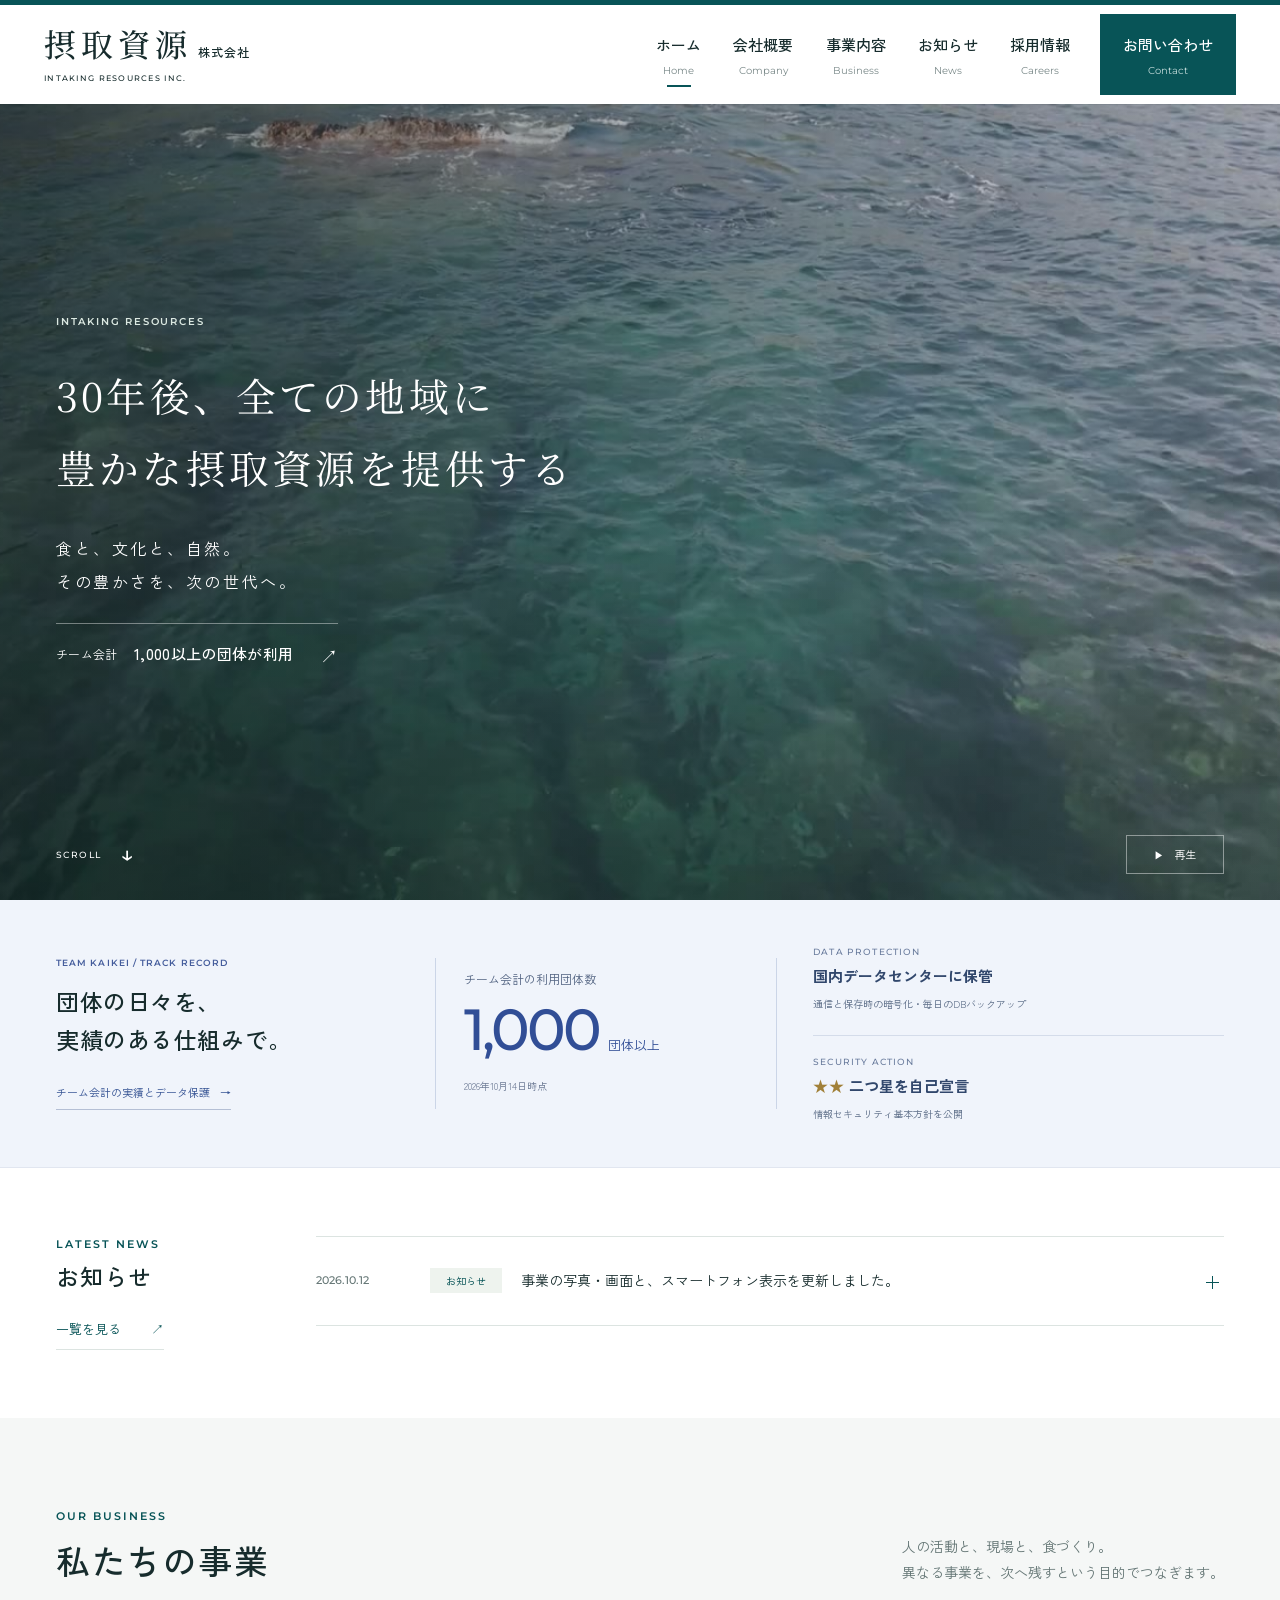
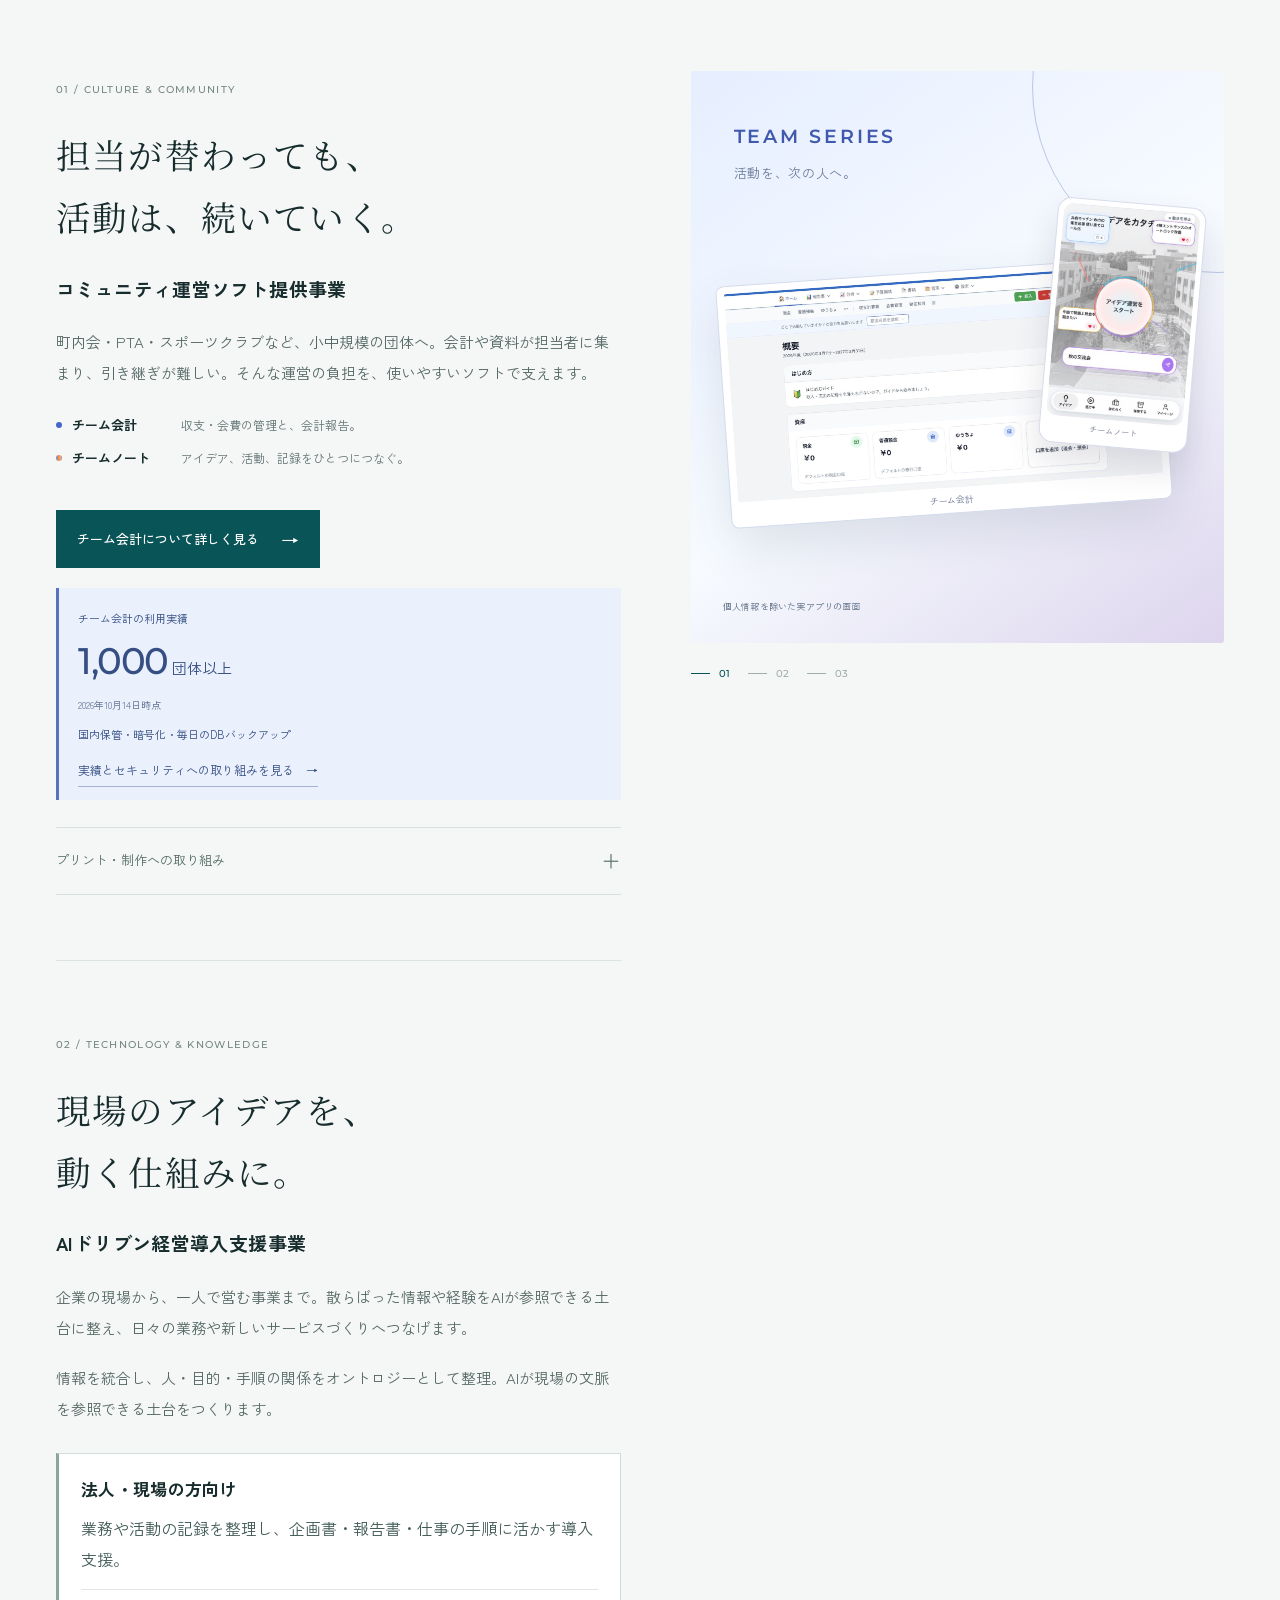
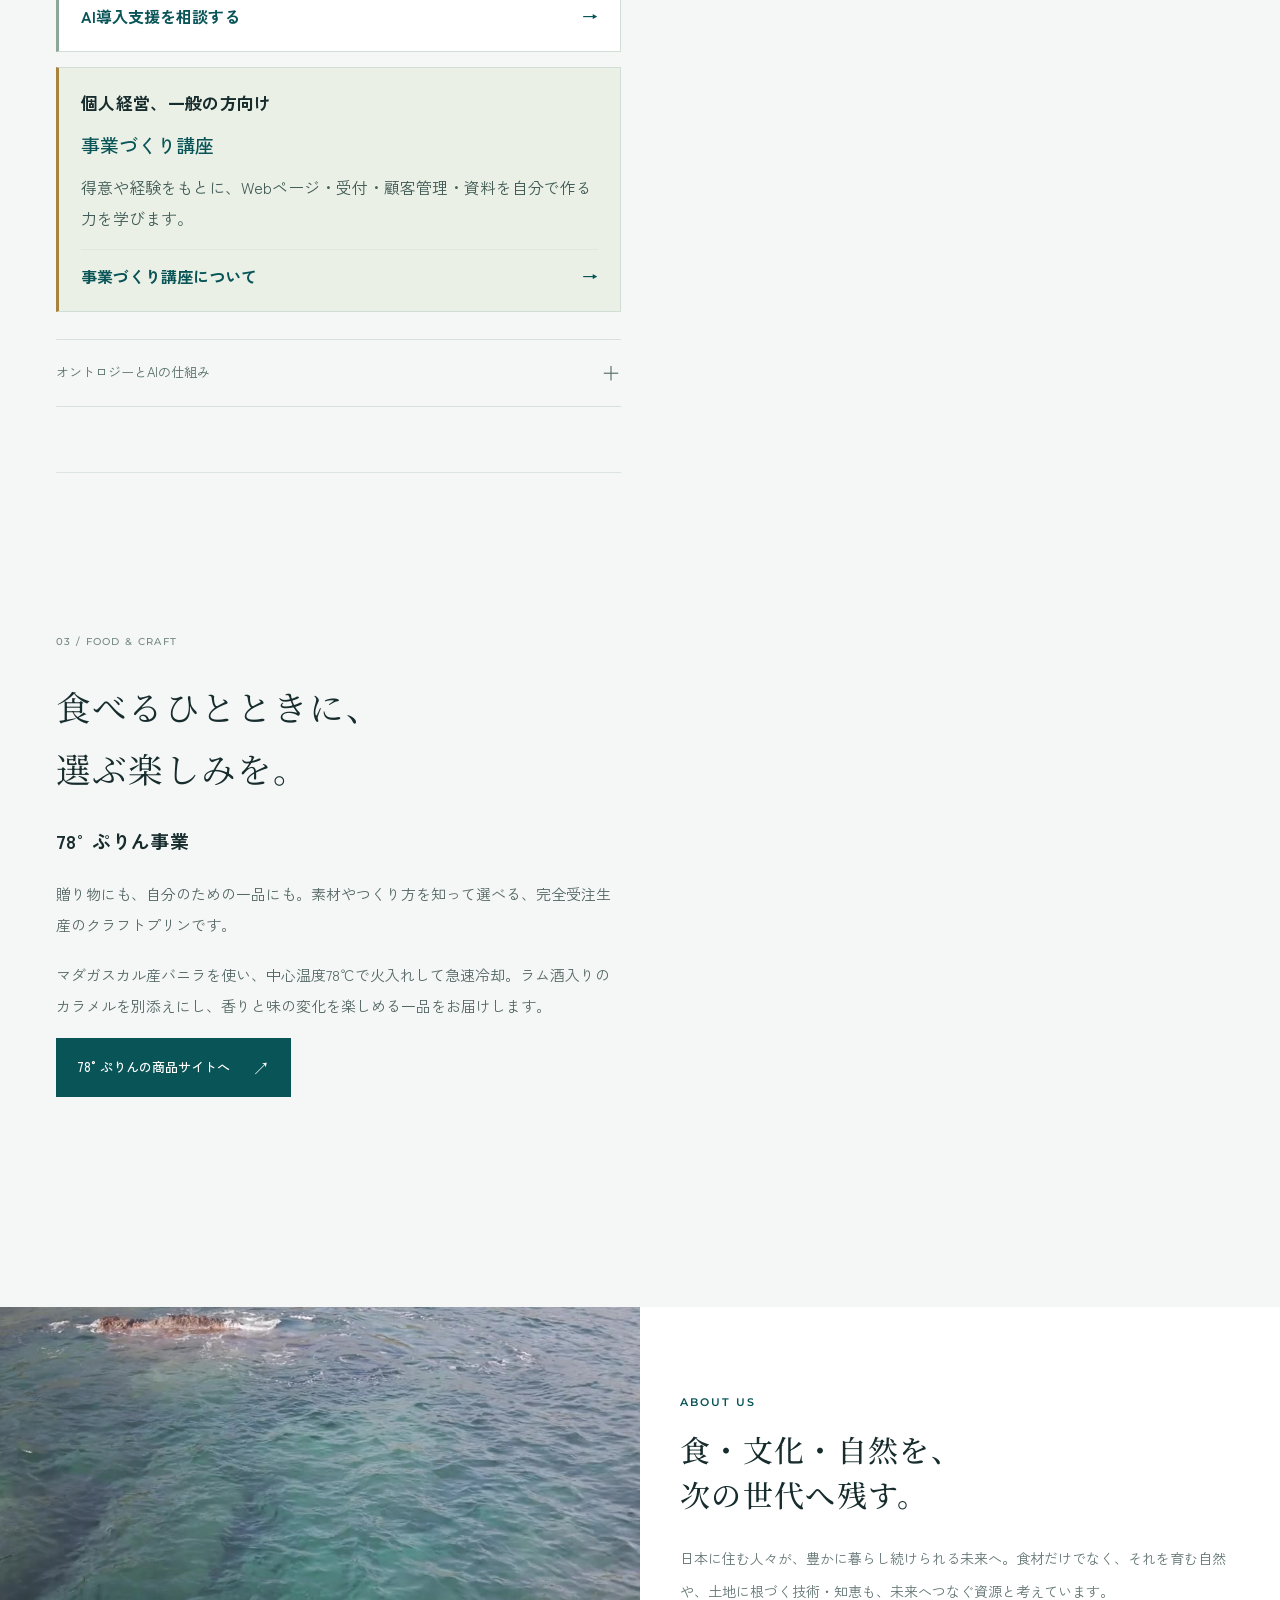
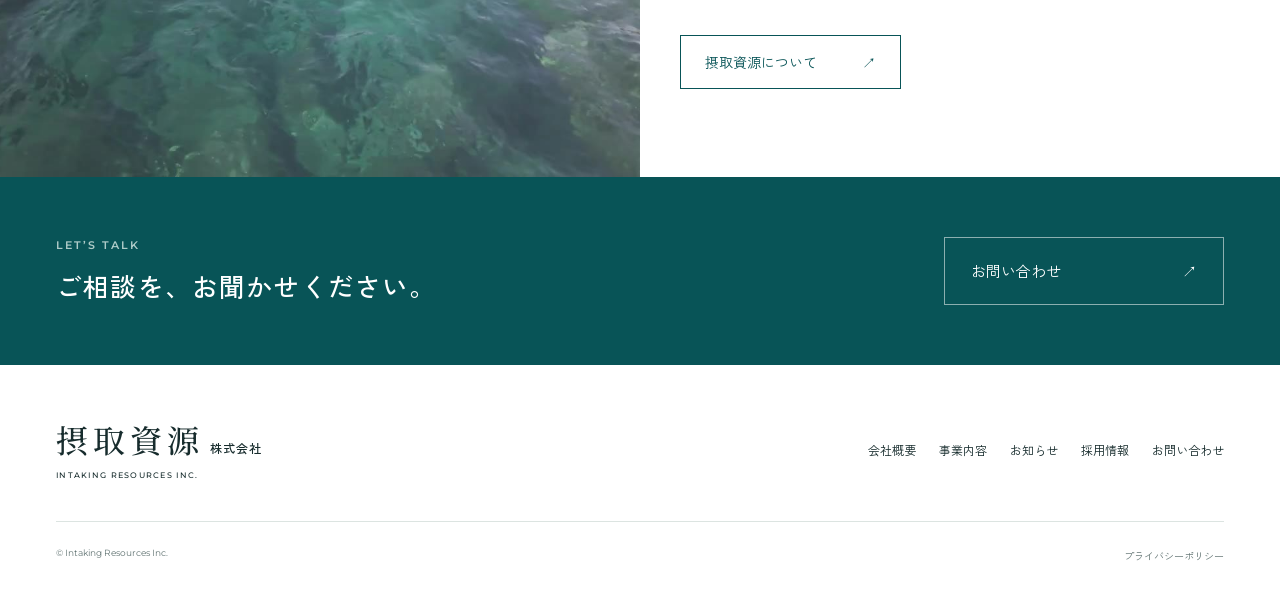
==== index.html @ 61ffce16 "Route Team Kaikei links through its company introduction and clarify the service CTA" ====
<!doctype html>
<html lang="ja"><head><meta charset="utf-8"><meta name="viewport" content="width=device-width,initial-scale=1">
<title>摂取資源株式会社 | Intaking Resources Inc.</title>
<meta name="description" content="食・文化・自然を、次の世代へ。摂取資源株式会社は、人の活動と現場の仕事、食づくりを支え、日本に住む人々が豊かに暮らし続けられる未来を目指します。">
<link rel="canonical" href="https://intakingresources.com/">
<meta property="og:title" content="摂取資源株式会社"><meta property="og:description" content="30年後、全ての地域に豊かな摂取資源を提供する。"><meta property="og:type" content="website"><meta property="og:url" content="https://intakingresources.com/"><meta property="og:image" content="https://intakingresources.com/assets/hero-resources-poster-v7.jpg">
<link rel="icon" href="data:image/svg+xml,%3Csvg xmlns='http://www.w3.org/2000/svg' viewBox='0 0 64 64'%3E%3Crect width='64' height='64' rx='8' fill='%23085457'/%3E%3Ctext x='32' y='45' text-anchor='middle' fill='white' font-size='40'%3E摂%3C/text%3E%3C/svg%3E">
<link rel="preconnect" href="https://fonts.googleapis.com"><link rel="preconnect" href="https://fonts.gstatic.com" crossorigin><link href="https://fonts.googleapis.com/css2?family=Montserrat:wght@400;500;600;700&family=Noto+Serif+JP:wght@400;500&family=Zen+Kaku+Gothic+New:wght@400;500;700&display=swap" rel="stylesheet">
<script>document.documentElement.classList.add('js')</script><link rel="stylesheet" href="styles.css?v=20261015-13"><link rel="stylesheet" href="course-guide.css?v=20261017-14"><link rel="stylesheet" href="team-kaikei.css?v=20261017-16"><script src="app.js?v=20261015-13" defer></script></head><body>
<a class="skip-link" href="#main">本文へ移動</a><header class="site-header"><div class="header-inner"><a class="brand" href="#view-top" data-view="top" aria-label="摂取資源株式会社 ホーム"><span class="brand-ja">摂取資源<span>株式会社</span></span><span class="brand-en">INTAKING RESOURCES INC.</span></a><nav class="desktop-nav" aria-label="メインメニュー"><a href="#view-top" data-view="top" class="nav-link"><span>ホーム</span><small>Home</small></a><a href="#view-about" data-view="about" class="nav-link"><span>会社概要</span><small>Company</small></a><a href="#view-services" data-view="services" class="nav-link"><span>事業内容</span><small>Business</small></a><a href="#view-news" data-view="news" class="nav-link"><span>お知らせ</span><small>News</small></a><a href="#view-careers" data-view="careers" class="nav-link"><span>採用情報</span><small>Careers</small></a><a href="#view-contact" data-view="contact" class="nav-link nav-contact"><span>お問い合わせ</span><small>Contact</small></a></nav><button id="menu-button" class="menu-button" aria-expanded="false" aria-controls="mobile-nav" aria-label="メニューを開く"><span></span><span></span><small>MENU</small></button></div><nav id="mobile-nav" class="mobile-nav" aria-label="スマートフォンメニュー" hidden><a href="#view-top" data-view="top" class="nav-link"><span>ホーム</span><small>Home</small></a><a href="#view-about" data-view="about" class="nav-link"><span>会社概要</span><small>Company</small></a><a href="#view-services" data-view="services" class="nav-link"><span>事業内容</span><small>Business</small></a><a href="#view-news" data-view="news" class="nav-link"><span>お知らせ</span><small>News</small></a><a href="#view-careers" data-view="careers" class="nav-link"><span>採用情報</span><small>Careers</small></a><a href="#view-contact" data-view="contact" class="nav-link nav-contact"><span>お問い合わせ</span><small>Contact</small></a></nav></header>
<main id="main" tabindex="-1">
<section id="view-top" class="page-view active" aria-label="ホーム">
<div class="hero"><div class="hero-media"><video id="hero-video" muted playsinline loop preload="none" poster="assets/hero-resources-poster-v7.jpg" aria-label="海岸・緑地・渓流を空から捉えた映像" data-src="assets/hero-resources-v7.mp4"></video></div><div class="hero-shade"></div><div class="hero-content"><p class="eyebrow">INTAKING RESOURCES</p><h1><span>30年後、全ての地域に</span><span>豊かな摂取資源を提供する</span></h1><p class="hero-caption">食と、文化と、自然。<br>その豊かさを、次の世代へ。</p><a class="hero-proof-link" href="team-kaikei.html"><span>チーム会計</span><strong>1,000以上の団体が利用</strong><span aria-hidden="true">↗</span></a></div><div class="hero-bottom"><a href="#home-news" class="scroll-link">SCROLL <span aria-hidden="true">↓</span></a><button id="video-toggle" class="video-toggle" aria-label="映像を再生" disabled><span aria-hidden="true">▶</span> <span id="video-label">読み込み中</span></button></div></div>
<section class="tk-proof-band" aria-labelledby="tk-band-title"><div class="wrap tk-proof-inner"><div class="tk-proof-heading"><span class="eyebrow">TEAM KAIKEI / TRACK RECORD</span><h2 id="tk-band-title">団体の日々を、<br>実績のある仕組みで。</h2><a href="team-kaikei.html" class="tk-inline-link">チーム会計の実績とデータ保護 <span aria-hidden="true">→</span></a></div><div class="tk-proof-number"><p>チーム会計の利用団体数</p><div><strong>1,000</strong><span>団体以上</span></div><small>2026年10月14日時点</small></div><div class="tk-proof-security"><div><span class="tk-mini-label">DATA PROTECTION</span><strong>国内データセンターに保管</strong><p>通信と保存時の暗号化・毎日のDBバックアップ</p></div><div><span class="tk-mini-label">SECURITY ACTION</span><strong><span class="tk-stars" aria-hidden="true">★★</span> 二つ星を自己宣言</strong><p>情報セキュリティ基本方針を公開</p></div></div></div></section>
<div id="home-news" class="home-news wrap"><div class="section-label"><span class="eyebrow">LATEST NEWS</span><h2>お知らせ</h2><a class="text-link" href="#view-news" data-view="news">一覧を見る <span aria-hidden="true">↗</span></a></div><div class="news-feed"><details class="news-entry"><summary><time datetime="2026-10-12">2026.10.12</time><span class="news-category">お知らせ</span><span class="news-headline">事業の写真・画面と、スマートフォン表示を更新しました。</span><span class="news-arrow" aria-hidden="true">＋</span></summary><p>コーポレートサイトに事業の写真や画面を追加し、スマートフォンでの表示を改善しました。</p></details></div></div>
<section class="home-business business-overview section-space"><div class="wrap"><div class="section-heading"><div><span class="eyebrow">OUR BUSINESS</span><h2>私たちの事業</h2></div><p>人の活動と、現場と、食づくり。<br>異なる事業を、次へ残すという目的でつなぎます。</p></div><div class="business-showcase" data-showcase><div class="showcase-layout"><div class="showcase-stories"><article id="home-biz-community" class="showcase-story" data-scene="community"><div class="showcase-mobile-visual" aria-hidden="true"><div class="scene-community"><span class="scene-wordmark">TEAM SERIES<span>活動を、次の人へ。</span></span><div class="scene-desktop"><img src="assets/teamkaikei-home-v12.jpg" alt="" width="1470" height="719" loading="lazy"><span>チーム会計</span></div><div class="scene-phone"><img src="assets/teamnote-idea-v12.jpg" alt="" width="430" height="666" loading="lazy"><span>チームノート</span></div><span class="scene-footnote">個人情報を除いた実アプリの画面</span></div></div><div class="showcase-copy"><span class="showcase-category">01 / CULTURE & COMMUNITY</span><p class="showcase-message">担当が替わっても、<br>活動は、続いていく。</p><h3>コミュニティ運営ソフト提供事業</h3><p class="showcase-description">町内会・PTA・スポーツクラブなど、小中規模の団体へ。会計や資料が担当者に集まり、引き継ぎが難しい。そんな運営の負担を、使いやすいソフトで支えます。</p><div class="team-service-list"><div ><span class="team-dot accounting-dot"></span><strong>チーム会計</strong><span>収支・会費の管理と、会計報告。</span></div><div ><span class="team-dot note-dot"></span><strong>チームノート</strong><span>アイデア、活動、記録をひとつにつなぐ。</span></div></div><a class="showcase-link" href="team-kaikei.html">チーム会計について詳しく見る <span aria-hidden="true">→</span></a><div class="tk-showcase-proof"><span>チーム会計の利用実績</span><p><strong>1,000</strong> 団体以上</p><small>2026年10月14日時点</small><div>国内保管・暗号化・毎日のDBバックアップ</div><a href="team-kaikei.html">実績とセキュリティへの取り組みを見る <span aria-hidden="true">→</span></a></div><details class="showcase-details" ><summary>プリント・制作への取り組み <span aria-hidden="true">＋</span></summary><p>Tシャツのデザインはあるのに、業者ごとに規格や価格が違い、発注までが大変。現在はTシャツプリントの個別相談を受け付けています。今後は団体の希望をソフト上で整理し、印刷物やパッケージの手配まで支える仕組みを目指します。</p><small>ソフト上の発注・印刷物やパッケージの受託は構想段階です。</small></details></div></article><article id="home-biz-ai" class="showcase-story" data-scene="ai"><div class="showcase-mobile-visual" aria-hidden="true"><div class="scene-ai"><img class="scene-landscape" src="assets/hero-resources-poster-v7.jpg" alt="" width="1280" height="720" loading="lazy"><div class="scene-knowledge"><span>ONTOLOGY × AI</span><strong>現場の知恵を、<br>使える仕組みに。</strong><div class="knowledge-nodes"><span>業務・活動</span><i aria-hidden="true">↔</i><span>人・目的</span><i aria-hidden="true">↔</i><span>知恵・記録</span></div><p>情報をつなぎ、企画・報告・実行へ。</p></div></div></div><div class="showcase-copy"><span class="showcase-category">02 / TECHNOLOGY & KNOWLEDGE</span><p class="showcase-message">現場のアイデアを、<br>動く仕組みに。</p><h3>AIドリブン経営導入支援事業</h3><p class="showcase-description">企業の現場から、一人で営む事業まで。散らばった情報や経験をAIが参照できる土台に整え、日々の業務や新しいサービスづくりへつなげます。</p><p class="showcase-support">情報を統合し、人・目的・手順の関係をオントロジーとして整理。AIが現場の文脈を参照できる土台をつくります。</p><div class="ai-audiences" aria-label="AI導入支援の対象別のご案内"><div class="ai-audience"><h4>法人・現場の方向け</h4><p>業務や活動の記録を整理し、企画書・報告書・仕事の手順に活かす導入支援。</p><a href="#view-contact#for-ai" data-view="contact">AI導入支援を相談する <span aria-hidden="true">→</span></a></div><div class="ai-audience ai-audience--personal"><h4>個人経営、一般の方向け</h4><span class="ai-audience-service">事業づくり講座</span><p>得意や経験をもとに、Webページ・受付・顧客管理・資料を自分で作る力を学びます。</p><a href="jigyo-zukuri.html">事業づくり講座について <span aria-hidden="true">→</span></a></div></div><details class="showcase-details"><summary>オントロジーとAIの仕組み <span aria-hidden="true">＋</span></summary><p>記録を集めるだけでなく、「誰が・何のために・どんな条件で行ったか」を関連づけます。現場の言葉や過去の経緯を整理し、必要な情報をAIが参照して、実際に使う成果物へつなげる設計です。</p></details></div></article><article id="home-biz-pudding" class="showcase-story" data-scene="pudding"><div class="showcase-mobile-visual" aria-hidden="true"><div class="scene-pudding"><img src="assets/pudding-concept.png" alt="" loading="lazy"><span class="pudding-wordmark">78°<small>ぷりん</small></span><span class="scene-footnote">商品イメージ。実際の商品とは異なります。</span></div></div><div class="showcase-copy"><span class="showcase-category">03 / FOOD & CRAFT</span><p class="showcase-message">食べるひとときに、<br>選ぶ楽しみを。</p><h3>78°ぷりん事業</h3><p class="showcase-description">贈り物にも、自分のための一品にも。素材やつくり方を知って選べる、完全受注生産のクラフトプリンです。</p><p class="showcase-support">マダガスカル産バニラを使い、中心温度78℃で火入れして急速冷却。ラム酒入りのカラメルを別添えにし、香りと味の変化を楽しめる一品をお届けします。</p><a class="showcase-link" href="https://pudding-sesshu-shigen.web.app/?v=78pudding_v15" target="_blank" rel="noopener">78°ぷりんの商品サイトへ <span aria-hidden="true">↗</span></a></div></article></div><aside class="showcase-stage" aria-hidden="true"><div class="showcase-scene is-current" data-image="community"><div class="scene-community"><span class="scene-wordmark">TEAM SERIES<span>活動を、次の人へ。</span></span><div class="scene-desktop"><img src="assets/teamkaikei-home-v12.jpg" alt="" width="1470" height="719" loading="lazy"><span>チーム会計</span></div><div class="scene-phone"><img src="assets/teamnote-idea-v12.jpg" alt="" width="430" height="666" loading="lazy"><span>チームノート</span></div><span class="scene-footnote">個人情報を除いた実アプリの画面</span></div></div><div class="showcase-scene " data-image="ai"><div class="scene-ai"><img class="scene-landscape" src="assets/hero-resources-poster-v7.jpg" alt="" width="1280" height="720" loading="lazy"><div class="scene-knowledge"><span>ONTOLOGY × AI</span><strong>現場の知恵を、<br>使える仕組みに。</strong><div class="knowledge-nodes"><span>業務・活動</span><i aria-hidden="true">↔</i><span>人・目的</span><i aria-hidden="true">↔</i><span>知恵・記録</span></div><p>情報をつなぎ、企画・報告・実行へ。</p></div></div></div><div class="showcase-scene " data-image="pudding"><div class="scene-pudding"><img src="assets/pudding-concept.png" alt="" loading="lazy"><span class="pudding-wordmark">78°<small>ぷりん</small></span><span class="scene-footnote">商品イメージ。実際の商品とは異なります。</span></div></div><div class="showcase-progress"><span data-progress="community" class="is-current">01</span><span data-progress="ai">02</span><span data-progress="pudding">03</span></div></aside></div></div></div></section>
<section class="company-feature"><div class="company-landscape" role="img" aria-label="空から見た資源の風景"></div><div class="company-feature-text"><span class="eyebrow">ABOUT US</span><h2>食・文化・自然を、<br>次の世代へ残す。</h2><p>日本に住む人々が、豊かに暮らし続けられる未来へ。食材だけでなく、それを育む自然や、土地に根づく技術・知恵も、未来へつなぐ資源と考えています。</p><a class="outline-link" href="#view-about" data-view="about">摂取資源について <span aria-hidden="true">↗</span></a></div></section>
</section>
<section id="view-about" class="page-view"><div class="page-title wrap"><span class="eyebrow">COMPANY</span><h1>私たちについて</h1></div><div class="wrap page-content">
<div class="mission"><span class="eyebrow">OUR MISSION</span><h2>30年後、全ての地域に豊かな摂取資源を提供する</h2><p>日本に住む人々が、豊かに暮らし続けられる未来へ。<br>私たちは、食・文化・自然を次の世代へ残すことを目指します。</p></div>
<section class="purpose-section" aria-labelledby="purpose-heading"><div class="purpose-heading"><span class="eyebrow">WHAT WE CARE ABOUT</span><h2 id="purpose-heading">食べる喜びを、その背景ごと。</h2><p>一皿の食には、土地の自然と、人が受け継いだ知恵があります。<br>このつながりを大切にしながら、三つの課題に向き合います。</p></div>
<div class="purpose-pillars">
<article class="purpose-pillar"><span class="pillar-index">01 / FOOD</span><h3>食</h3><p class="pillar-value">つくる人と、食べる喜びを。</p><p>担い手が減っても、食をつくる技術や知恵が途切れないように。現場を支える仕組みと、食の価値が伝わるものづくりを考えます。</p></article>
<article class="purpose-pillar"><span class="pillar-index">02 / CULTURE</span><h3>文化</h3><p class="pillar-value">土地の知恵を、次の担い手へ。</p><p>風習や家族の習慣、食材の扱い方。日常に埋もれがちな食文化の背景を記録し、その保全と普及に貢献していきます。</p></article>
<article class="purpose-pillar"><span class="pillar-index">03 / NATURE</span><h3>自然</h3><p class="pillar-value">残すことが、未来の資産に。</p><p>土壌、水、海、森は、食も文化も支える土台。一度損なうと取り戻すのが難しい自然と、どう関わり続けるかを考えます。</p></article>
</div></section>
<section class="knowledge-feature" aria-labelledby="knowledge-heading"><div><span class="eyebrow">CONNECTING KNOWLEDGE</span><h2 id="knowledge-heading">関係をひもとき、<br>知恵を残す。</h2></div><div><p>どこで育ち、誰の技術でつくられ、どんな文化につながるのか。現場で出会う資源・人・技術・自然の関係を整理し、次の担い手が使える知識にしていきます。</p><p>私たちは、この知識の体系づくりを「オントロジー」と呼んでいます。食・文化・自然を一緒に捉え、次の課題解決へつなげる挑戦です。日々の業務や活動の記録を、企画書・報告・業務の手順へ使える形にしていきます。</p></div></section>
<section class="purpose-businesses" aria-labelledby="purpose-business-heading"><div class="purpose-heading"><span class="eyebrow">FROM PURPOSE TO PRACTICE</span><h2 id="purpose-business-heading">人の活動と、現場と、食づくりから。</h2><p>豊かさを支えるのは、人が活動を続けられること。<br>ソフトウェア、現場の仕組みづくり、食品開発。異なる実践を、未来へ残すという目的でつないでいます。</p></div><div class="purpose-business-links">
<a href="#view-services#biz-community" data-view="services" data-business="community"><span><strong>コミュニティ運営ソフト提供事業</strong><small>デジタル化で運営を支え、活動と文化を次へ。</small></span><span aria-hidden="true">↗</span></a>
<a href="#view-services#biz-ai" data-view="services" data-business="ai"><span><strong>AIドリブン経営導入支援事業</strong><small>データとAIを、現場の仕事や判断に使える形へ。</small></span><span aria-hidden="true">↗</span></a>
<a href="#view-services#biz-pudding" data-view="services" data-business="pudding"><span><strong>78°ぷりん事業</strong><small>食材と技術に向き合い、食べる喜びを届ける。</small></span><span aria-hidden="true">↗</span></a>
</div></section>
<details class="founder-story"><summary><span><span class="eyebrow">FOUNDER’S STORY</span><strong>自然は、残すことが資産になる。</strong></span><span class="story-toggle" aria-hidden="true">＋</span></summary><div><p>屋久島で美しい水場を見つけ、飲もうとしたときのことです。上流では農薬を使った農業をしているため、飲まない方がいいと聞きました。目に映る美しさだけでは、自然の状態は分からない。そのことが、私には大きな衝撃でした。</p><p>食をつくる営みと、水や土壌はつながっています。食・文化・自然を別々に考えず、その関係ごと未来へ残したい。この思いが、私たちの出発点です。</p><p class="signature">代表取締役　岡本 直樹</p></div></details>
<div id="about-profile" class="company-profile"><h2>会社概要</h2><dl><div><dt>会社名</dt><dd>摂取資源株式会社<br><span lang="en">Intaking Resources Inc.</span></dd></div><div><dt>代表者</dt><dd>代表取締役 岡本 直樹</dd></div><div><dt>所在地</dt><dd>〒150-0043 東京都渋谷区道玄坂1丁目10番8号<br>渋谷道玄坂東急ビル2F-C</dd></div><div><dt>事業内容</dt><dd>コミュニティ運営ソフト提供事業<br>AIドリブン経営導入支援事業<br>78°ぷりん事業</dd></div></dl></div></div></section>
<section id="view-services" class="page-view"><div class="page-title wrap"><span class="eyebrow">BUSINESS</span><h1>事業内容</h1><p>人の活動と、現場と、食づくり。<br>異なる事業を、次へ残すという目的でつなぎます。</p></div><div class="business-overview"><div class="wrap"><div class="business-showcase" data-showcase><div class="showcase-layout"><div class="showcase-stories"><article id="biz-community" class="showcase-story" data-scene="community"><div class="showcase-mobile-visual" aria-hidden="true"><div class="scene-community"><span class="scene-wordmark">TEAM SERIES<span>活動を、次の人へ。</span></span><div class="scene-desktop"><img src="assets/teamkaikei-home-v12.jpg" alt="" width="1470" height="719" loading="lazy"><span>チーム会計</span></div><div class="scene-phone"><img src="assets/teamnote-idea-v12.jpg" alt="" width="430" height="666" loading="lazy"><span>チームノート</span></div><span class="scene-footnote">個人情報を除いた実アプリの画面</span></div></div><div class="showcase-copy"><span class="showcase-category">01 / CULTURE & COMMUNITY</span><p class="showcase-message">担当が替わっても、<br>活動は、続いていく。</p><h2>コミュニティ運営ソフト提供事業</h2><p class="showcase-description">町内会・PTA・スポーツクラブなど、小中規模の団体へ。会計や資料が担当者に集まり、引き継ぎが難しい。そんな運営の負担を、使いやすいソフトで支えます。</p><div class="team-service-list"><div id="service-accounting"><span class="team-dot accounting-dot"></span><strong>チーム会計</strong><span>収支・会費の管理と、会計報告。</span></div><div id="service-note"><span class="team-dot note-dot"></span><strong>チームノート</strong><span>アイデア、活動、記録をひとつにつなぐ。</span></div></div><a class="showcase-link" href="team-kaikei.html">チーム会計について詳しく見る <span aria-hidden="true">→</span></a><div class="tk-showcase-proof"><span>チーム会計の利用実績</span><p><strong>1,000</strong> 団体以上</p><small>2026年10月14日時点</small><div>国内保管・暗号化・毎日のDBバックアップ</div><a href="team-kaikei.html">実績とセキュリティへの取り組みを見る <span aria-hidden="true">→</span></a></div><details class="showcase-details" id="service-print"><summary>プリント・制作への取り組み <span aria-hidden="true">＋</span></summary><p>Tシャツのデザインはあるのに、業者ごとに規格や価格が違い、発注までが大変。現在はTシャツプリントの個別相談を受け付けています。今後は団体の希望をソフト上で整理し、印刷物やパッケージの手配まで支える仕組みを目指します。</p><small>ソフト上の発注・印刷物やパッケージの受託は構想段階です。</small></details></div></article><article id="biz-ai" class="showcase-story" data-scene="ai"><div class="showcase-mobile-visual" aria-hidden="true"><div class="scene-ai"><img class="scene-landscape" src="assets/hero-resources-poster-v7.jpg" alt="" width="1280" height="720" loading="lazy"><div class="scene-knowledge"><span>ONTOLOGY × AI</span><strong>現場の知恵を、<br>使える仕組みに。</strong><div class="knowledge-nodes"><span>業務・活動</span><i aria-hidden="true">↔</i><span>人・目的</span><i aria-hidden="true">↔</i><span>知恵・記録</span></div><p>情報をつなぎ、企画・報告・実行へ。</p></div></div></div><div class="showcase-copy"><span class="showcase-category">02 / TECHNOLOGY & KNOWLEDGE</span><p class="showcase-message">現場のアイデアを、<br>動く仕組みに。</p><h2>AIドリブン経営導入支援事業</h2><p class="showcase-description">企業の現場から、一人で営む事業まで。散らばった情報や経験をAIが参照できる土台に整え、日々の業務や新しいサービスづくりへつなげます。</p><p class="showcase-support">情報を統合し、人・目的・手順の関係をオントロジーとして整理。AIが現場の文脈を参照できる土台をつくります。</p><div class="ai-audiences" aria-label="AI導入支援の対象別のご案内"><div class="ai-audience"><h4>法人・現場の方向け</h4><p>業務や活動の記録を整理し、企画書・報告書・仕事の手順に活かす導入支援。</p><a href="#view-contact#for-ai" data-view="contact">AI導入支援を相談する <span aria-hidden="true">→</span></a></div><div class="ai-audience ai-audience--personal"><h4>個人経営、一般の方向け</h4><span class="ai-audience-service">事業づくり講座</span><p>得意や経験をもとに、Webページ・受付・顧客管理・資料を自分で作る力を学びます。</p><a href="jigyo-zukuri.html">事業づくり講座について <span aria-hidden="true">→</span></a></div></div><details class="showcase-details"><summary>オントロジーとAIの仕組み <span aria-hidden="true">＋</span></summary><p>記録を集めるだけでなく、「誰が・何のために・どんな条件で行ったか」を関連づけます。現場の言葉や過去の経緯を整理し、必要な情報をAIが参照して、実際に使う成果物へつなげる設計です。</p></details></div></article><article id="biz-pudding" class="showcase-story" data-scene="pudding"><div class="showcase-mobile-visual" aria-hidden="true"><div class="scene-pudding"><img src="assets/pudding-concept.png" alt="" loading="lazy"><span class="pudding-wordmark">78°<small>ぷりん</small></span><span class="scene-footnote">商品イメージ。実際の商品とは異なります。</span></div></div><div class="showcase-copy"><span class="showcase-category">03 / FOOD & CRAFT</span><p class="showcase-message">食べるひとときに、<br>選ぶ楽しみを。</p><h2>78°ぷりん事業</h2><p class="showcase-description">贈り物にも、自分のための一品にも。素材やつくり方を知って選べる、完全受注生産のクラフトプリンです。</p><p class="showcase-support">マダガスカル産バニラを使い、中心温度78℃で火入れして急速冷却。ラム酒入りのカラメルを別添えにし、香りと味の変化を楽しめる一品をお届けします。</p><a class="showcase-link" href="https://pudding-sesshu-shigen.web.app/?v=78pudding_v15" target="_blank" rel="noopener">78°ぷりんの商品サイトへ <span aria-hidden="true">↗</span></a></div></article></div><aside class="showcase-stage" aria-hidden="true"><div class="showcase-scene is-current" data-image="community"><div class="scene-community"><span class="scene-wordmark">TEAM SERIES<span>活動を、次の人へ。</span></span><div class="scene-desktop"><img src="assets/teamkaikei-home-v12.jpg" alt="" width="1470" height="719" loading="lazy"><span>チーム会計</span></div><div class="scene-phone"><img src="assets/teamnote-idea-v12.jpg" alt="" width="430" height="666" loading="lazy"><span>チームノート</span></div><span class="scene-footnote">個人情報を除いた実アプリの画面</span></div></div><div class="showcase-scene " data-image="ai"><div class="scene-ai"><img class="scene-landscape" src="assets/hero-resources-poster-v7.jpg" alt="" width="1280" height="720" loading="lazy"><div class="scene-knowledge"><span>ONTOLOGY × AI</span><strong>現場の知恵を、<br>使える仕組みに。</strong><div class="knowledge-nodes"><span>業務・活動</span><i aria-hidden="true">↔</i><span>人・目的</span><i aria-hidden="true">↔</i><span>知恵・記録</span></div><p>情報をつなぎ、企画・報告・実行へ。</p></div></div></div><div class="showcase-scene " data-image="pudding"><div class="scene-pudding"><img src="assets/pudding-concept.png" alt="" loading="lazy"><span class="pudding-wordmark">78°<small>ぷりん</small></span><span class="scene-footnote">商品イメージ。実際の商品とは異なります。</span></div></div><div class="showcase-progress"><span data-progress="community" class="is-current">01</span><span data-progress="ai">02</span><span data-progress="pudding">03</span></div></aside></div></div></div></div></section>
<section id="view-news" class="page-view"><div class="page-title wrap"><span class="eyebrow">INFORMATION</span><h1>お知らせ・最新情報</h1></div><div class="wrap page-content"><div class="news-filters" aria-label="お知らせの絞り込み"><button data-filter="all" aria-pressed="true">すべて</button><button data-filter="info" aria-pressed="false">お知らせ</button><button data-filter="press" aria-pressed="false">プレスリリース</button></div><div id="news-results" aria-live="polite"><div data-news-type="info"><details class="news-entry"><summary><time datetime="2026-10-12">2026.10.12</time><span class="news-category">お知らせ</span><span class="news-headline">事業の写真・画面と、スマートフォン表示を更新しました。</span><span class="news-arrow" aria-hidden="true">＋</span></summary><p>コーポレートサイトに事業の写真や画面を追加し、スマートフォンでの表示を改善しました。</p></details></div><p id="news-empty" class="empty-state" hidden>現在、掲載しているプレスリリースはありません。</p></div></div></section>
<section id="view-careers" class="page-view"><div class="page-title wrap"><span class="eyebrow">CAREERS</span><h1>一緒に、形にする。</h1></div><div class="wrap page-content careers-content"><p class="intro">コミュニティの運営支援、AI導入支援、プリンづくり。<br>私たちの仕事に関心のある方からのご連絡をお待ちしています。</p><div class="career-lines"><div><span>01</span><h2>チームを支える</h2><p>アプリの運営・導入先へのサポート</p></div><div><span>02</span><h2>現場の仕組みをつくる</h2><p>業務フローの設計・AIの実装</p></div><div><span>03</span><h2>食をつくり、届ける</h2><p>プリンの製造・品質管理・販売</p></div></div><p>関わり方は、ご相談の内容に応じて個別にご案内します。</p><a class="solid-link" href="#view-contact" data-view="contact">採用について問い合わせる <span aria-hidden="true">↗</span></a></div></section>
<section id="view-contact" class="page-view"><div class="page-title wrap"><span class="eyebrow">CONTACT</span><h1>お問い合わせ</h1></div><div class="wrap page-content"><div class="contact-form-layout"><div class="contact-intro"><h2>ご相談を、<br>お聞かせください。</h2><p>事業のご相談、協業のご提案、採用についてなど、こちらのフォームからお送りください。</p><div class="contact-recipient"><span>宛先</span><strong>摂取資源株式会社<br>岡本 直樹</strong></div></div><div class="contact-form-area"><form id="contact-form" action="https://formsubmit.co/bb38c7edfd2f666e99dc5fc3deac4e98" method="POST"><div class="form-pair"><div class="form-field"><label for="contact-name">お名前 <span class="required-label">必須</span></label><input id="contact-name" name="name" type="text" required maxlength="100" autocomplete="name" placeholder="例：山田 太郎"></div><div class="form-field"><label for="contact-organization">会社・団体名 <span class="optional-label">任意</span></label><input id="contact-organization" name="organization" type="text" maxlength="120" autocomplete="organization" placeholder="例：株式会社〇〇"></div></div><div class="form-field"><label for="contact-email">返信用メールアドレス <span class="required-label">必須</span></label><input id="contact-email" name="email" type="email" required maxlength="254" autocomplete="email" placeholder="例：yamada@example.com"><small>ご回答の連絡先として使用します。</small></div><div class="form-field"><label for="contact-category">ご相談項目 <span class="required-label">必須</span></label><select id="contact-category" name="category" required><option value="">選択してください</option><option>コミュニティ運営ソフトについて</option><option>チーム会計について</option><option>チームノートについて</option><option>Tシャツプリントについて</option><option>AIドリブン経営導入支援事業</option><option>78°ぷりん事業</option><option>採用について</option><option>協業のご提案</option><option>その他</option></select></div><div class="form-field"><label for="contact-subject">件名 <span class="required-label">必須</span></label><input id="contact-subject" name="subject" type="text" required maxlength="120" placeholder="ご相談の概要をご記入ください"></div><div class="form-field"><label for="contact-message">お問い合わせ内容 <span class="required-label">必須</span></label><textarea id="contact-message" name="message" rows="7" required maxlength="5000" placeholder="ご相談の内容やご希望をご記入ください"></textarea></div><div class="form-honeypot" aria-hidden="true"><label for="contact-website">ウェブサイト</label><input id="contact-website" name="_honey" type="text" tabindex="-1" autocomplete="off"></div><input type="hidden" name="_subject" value="【摂取資源株式会社】公式サイトからのお問い合わせ"><input type="hidden" name="_template" value="table"><label class="form-consent"><input id="contact-consent" name="consent" type="checkbox" required value="同意する"><span><a href="#view-privacy" data-view="privacy">個人情報の取り扱い</a>に同意します。</span></label><p id="contact-status" class="form-status" role="status" aria-live="polite" hidden></p><button id="contact-submit" type="submit" class="solid-link form-submit">送信する <span aria-hidden="true">→</span></button></form><div id="contact-success" class="contact-success" role="status" tabindex="-1" hidden><span class="eyebrow">MESSAGE SENT</span><h2>お問い合わせを送信しました。</h2><p>内容を確認のうえ、ご入力のメールアドレスへご連絡します。</p><p id="contact-reference" class="contact-reference"></p><button id="contact-again" class="outline-link" type="button">別のお問い合わせを送る <span aria-hidden="true">→</span></button></div></div></div></div></section>
<section id="view-privacy" class="page-view"><div class="page-title wrap"><span class="eyebrow">PRIVACY POLICY</span><h1>個人情報の取り扱い</h1></div><div class="wrap page-content policy"><p>摂取資源株式会社（以下「当社」）は、お問い合わせに際して取得する個人情報を、次のとおり取り扱います。</p><h2>取得する情報と利用目的</h2><p>お名前、会社・団体名、返信用メールアドレス、ご相談項目、件名、お問い合わせ内容を、お問い合わせへの回答とその後のご連絡、事業・採用・協業のご相談への対応に利用します。</p><h2>フォームの送信処理</h2><p>フォームの入力内容は、メール配信サービス「FormSubmit」を通じて当社の担当者へ送信されます。送信内容は、お問い合わせへの対応のために利用します。</p><h2>第三者への提供</h2><p>法令に基づく場合を除き、ご本人の同意なく第三者に個人情報を提供しません。</p><h2>安全管理</h2><p>取得した個人情報は、漏えい、滅失、毀損が起きないよう、適切に管理します。</p><h2>開示・訂正・削除</h2><p>ご自身の個人情報の開示、訂正、削除をご希望の場合は、<a href="#view-contact" data-view="contact">お問い合わせ窓口</a>からご連絡ください。ご本人であることを確認したうえで対応します。</p><h2>改定</h2><p>本ポリシーは必要に応じて改定します。改定後は当サイトへの掲載時から適用します。</p><p>摂取資源株式会社　代表取締役 岡本 直樹<br>2026年10月15日 改定</p></div></section>
</main>
<div class="contact-band" id="contact-band"><div class="wrap"><div><span class="eyebrow">LET’S TALK</span><h2>ご相談を、お聞かせください。</h2></div><a href="#view-contact" data-view="contact">お問い合わせ <span aria-hidden="true">↗</span></a></div></div>
<footer class="site-footer wrap"><div class="footer-top"><a class="brand" href="#view-top" data-view="top"><span class="brand-ja">摂取資源<span>株式会社</span></span><span class="brand-en">INTAKING RESOURCES INC.</span></a><nav aria-label="フッターメニュー"><a href="#view-about" data-view="about">会社概要</a><a href="#view-services" data-view="services">事業内容</a><a href="#view-news" data-view="news">お知らせ</a><a href="#view-careers" data-view="careers">採用情報</a><a href="#view-contact" data-view="contact">お問い合わせ</a></nav></div><div class="footer-bottom"><small>© Intaking Resources Inc.</small><a href="#view-privacy" data-view="privacy">プライバシーポリシー</a></div></footer>
</body></html>
---- styles.css ----
:root{--ink:#172c2d;--teal:#085457;--muted:#637574;--line:#dce4e1;--paper:#f4f6f2;--header:104px;--sans:'Zen Kaku Gothic New',sans-serif;--en:'Montserrat',sans-serif;--serif:'Noto Serif JP',serif}*{box-sizing:border-box}html{scroll-behavior:smooth;scroll-padding-top:calc(var(--header) + 24px)}body{margin:0;color:var(--ink);background:#fff;font:400 16px/1.9 var(--sans);-webkit-font-smoothing:antialiased}body.menu-open{overflow:hidden}a{color:inherit;text-decoration:none}button{font:inherit;cursor:pointer}button:disabled{cursor:default}img,video{display:block;max-width:100%}button,a,input,summary{-webkit-tap-highlight-color:transparent}button:focus-visible,a:focus-visible,summary:focus-visible,[tabindex]:focus-visible{outline:3px solid #be872b;outline-offset:5px}[hidden]{display:none!important}.wrap{width:min(1200px,calc(100% - 112px));margin-inline:auto}h1,h2,h3,p,figure{margin:0}h1,h2,h3{font-weight:500;line-height:1.5;letter-spacing:.045em;overflow-wrap:anywhere;text-wrap:pretty}p{overflow-wrap:anywhere;text-wrap:pretty}h2{font-size:32px}p+p{margin-top:20px}.eyebrow{display:block;font:600 11px/1.5 var(--en);letter-spacing:.18em;color:var(--teal)}.skip-link{position:fixed;top:0;left:20px;transform:translateY(-120%);z-index:100;background:var(--teal);color:#fff;padding:10px 20px}.skip-link:focus{transform:none}.site-header{position:sticky;top:0;z-index:30;background:#fff;border-top:5px solid var(--teal);box-shadow:0 1px 0 #132c2d12}.header-inner{width:min(1440px,calc(100% - 88px));height:99px;margin:auto;display:flex;align-items:center;justify-content:space-between;gap:28px}.brand{display:inline-flex;flex-direction:column;flex-shrink:0;line-height:1.2}.brand-ja{font-family:var(--serif);font-size:32px;letter-spacing:.16em;font-weight:500;white-space:nowrap}.brand-ja>span{font:500 12px/1 var(--sans);letter-spacing:.08em;margin-left:6px}.brand-en{font:500 8px/1.6 var(--en);letter-spacing:.16em;margin-top:10px}.desktop-nav{display:flex;align-items:stretch;gap:clamp(12px,2.2vw,32px)}.nav-link{display:flex;flex-direction:column;align-items:center;justify-content:center;gap:3px;padding:14px 2px;font-size:15px;font-weight:500;white-space:nowrap;position:relative}.nav-link small{font:400 10px/1.5 var(--en);color:#7a8989}.nav-link:not(.nav-contact)::after{content:'';position:absolute;bottom:8px;height:2px;background:var(--teal);width:0;transition:width .2s}.nav-link:hover::after,.nav-link[aria-current=page]::after{width:24px}.nav-contact{background:var(--teal);color:#fff;padding:17px 23px}.nav-contact small{color:#c0d9d8}.menu-button{display:none}.mobile-nav{display:none}.js .page-view{display:none}.js .page-view.active{display:block}.page-view:focus{outline:none}.hero{height:calc(100svh - var(--header));min-height:550px;max-height:960px;position:relative;isolation:isolate;color:#fff;background:#253f38}.hero-media,.hero-shade{position:absolute;inset:0;z-index:-1}.hero-media video{width:100%;height:100%;object-fit:cover;object-position:center}.hero-shade{background:linear-gradient(90deg,rgba(5,24,22,.51),rgba(5,24,22,.13)),linear-gradient(0deg,rgba(3,25,22,.25),transparent 50%)}.hero-content{width:min(1200px,calc(100% - 112px));margin:auto;height:100%;display:flex;flex-direction:column;justify-content:center;padding-bottom:2vh}.hero .eyebrow{color:#dce9e2;margin-bottom:30px;font-size:10px}.hero h1{font:400 clamp(28px,3.1vw,52px)/1.8 var(--serif);letter-spacing:.08em;text-shadow:0 2px 24px #0002}.hero h1>span{display:block}.hero-caption{font-size:16px;line-height:2.05;margin-top:30px;letter-spacing:.16em}.hero-bottom{position:absolute;bottom:26px;left:56px;right:56px;display:flex;align-items:center;justify-content:space-between}.scroll-link{font:500 9px/1.5 var(--en);letter-spacing:.16em;display:flex;gap:18px;align-items:center}.scroll-link span{font-size:23px}.video-toggle{background:transparent;color:#fff;border:1px solid #ffffff70;border-radius:0;font-size:11px;padding:8px 14px;min-width:98px}.video-toggle>span:first-child{font-size:10px;margin-right:7px}.home-news{display:grid;grid-template-columns:210px 1fr;gap:50px;padding-block:68px;scroll-margin-top:var(--header)}.section-label h2{font-size:23px;margin-top:7px}.text-link{display:inline-flex;align-items:center;gap:30px;color:var(--teal);font-size:13px;border-bottom:1px solid var(--line);padding:8px 0}.section-label .text-link{margin-top:15px}.news-entry{border-top:1px solid var(--line);border-bottom:1px solid var(--line)}.news-entry summary{display:grid;grid-template-columns:95px 72px 1fr 20px;align-items:center;gap:19px;padding:27px 0;cursor:pointer;list-style:none}.news-entry summary::-webkit-details-marker{display:none}.news-entry time{font:500 11px/1.5 var(--en);color:var(--muted)}.news-category{background:#eef3ee;color:var(--teal);font-size:10px;line-height:1.7;padding:4px 9px;text-align:center}.news-headline{font-size:14px;line-height:1.8}.news-arrow{color:var(--teal);font-size:18px;transition:transform .2s}.news-entry[open] .news-arrow{transform:rotate(45deg)}.news-entry>p{font-size:14px;color:var(--muted);padding:0 20px 24px 186px}.section-space{padding:90px 0 110px}.home-business{background:var(--paper)}.section-heading{display:flex;align-items:flex-end;justify-content:space-between;gap:30px;margin-bottom:44px}.section-heading h2{margin-top:10px;font-size:34px}.section-heading>p{font-size:14px;color:var(--muted)}.business-grid{display:grid;grid-template-columns:repeat(3,1fr);gap:28px}.business-card{min-width:0}.business-visual{height:265px;position:relative;overflow:hidden;background:#e4e9e4}.business-visual>img{height:100%;width:100%;object-fit:cover;transition:transform .6s}.business-card:hover .business-visual>img{transform:scale(1.035)}.business-caption{position:relative;padding:24px 32px 0 0}.index{font:500 10px/1.5 var(--en);letter-spacing:.08em;color:var(--muted)}.business-caption h3{font-size:20px;margin-top:10px;letter-spacing:.015em}.business-caption p{font-size:13px;margin-top:10px;color:var(--muted)}.card-arrow{position:absolute;right:0;top:58px;color:var(--teal);font-size:23px}.image-note{position:absolute;right:10px;bottom:10px;padding:3px 8px;font-size:9px;color:#fff;background:#132c2d99}.team-visual{background:#dfe9e4;overflow:hidden}.app-shot{height:100%;display:flex;justify-content:center;padding-top:25px}.app-shot img{width:153px;max-width:70%;height:auto;align-self:flex-start;border:5px solid #253936;border-radius:20px;box-shadow:0 13px 22px #233e3420;transform:rotate(-4deg)}.ai-visual{background:#103f40}.data-graphic{height:100%;color:#e4f0e7;display:flex;flex-direction:column;align-items:center;justify-content:center;text-align:center;padding:25px;position:relative;background-image:radial-gradient(#92bbb629 1px,transparent 1px);background-size:18px 18px}.diagram-kicker{font:500 8px/1.5 var(--en);letter-spacing:.18em;margin-bottom:18px}.diagram-sources{display:flex;gap:8px}.diagram-sources>span{padding:4px 15px;font-size:10px;border:1px solid #739b9166;background:#17494b}.diagram-line{height:17px;width:1px;background:#a1c4b3aa}.diagram-core{border:1px solid #94b3a3aa;padding:9px 32px;background:#235453}.diagram-core span{display:block;font-size:8px;letter-spacing:.06em}.diagram-core strong{font-size:21px;font-weight:400;letter-spacing:.1em}.diagram-end{font-size:10px}.company-feature{display:grid;grid-template-columns:1fr 1fr;min-height:470px}.company-landscape{background:#779186 url('assets/hero-resources-poster-v7.jpg') center/cover}.company-feature-text{padding:70px max(40px,calc((100vw - 1200px)/2));padding-right:40px;display:flex;flex-direction:column;justify-content:center;align-items:flex-start}.company-feature h2{font-family:var(--serif);font-size:30px;margin-top:17px}.company-feature p{font-size:14px;color:var(--muted);line-height:2.3;margin-top:25px}.outline-link,.solid-link{display:inline-flex;align-items:center;justify-content:space-between;gap:45px;min-height:54px;padding:13px 24px;border:1px solid var(--teal);font-size:14px;color:var(--teal);transition:background .2s,color .2s}.outline-link:hover{background:var(--teal);color:#fff}.solid-link{background:var(--teal);color:#fff}.solid-link:hover{background:#093b3e}.company-feature .outline-link{margin-top:28px}.page-title{padding-top:66px;padding-bottom:42px}.page-title h1{font-size:40px;margin-top:12px}.page-title>p{color:var(--muted);font-size:14px;margin-top:18px}.page-content{padding-bottom:100px;min-height:280px}.mission{padding:50px 60px;background:var(--paper)}.mission h2{max-width:730px;font:400 30px/1.8 var(--serif);margin-top:20px}.mission p{color:var(--muted);font-size:15px;margin-top:24px}.about-columns{display:grid;grid-template-columns:1fr 1.25fr;gap:80px;padding-block:75px}.about-columns h2{font-size:29px;margin-top:12px}.about-columns p{font-size:15px}.signature{text-align:right}.company-profile{display:grid;grid-template-columns:1fr 2fr;gap:50px;padding-top:20px;scroll-margin-top:130px}.company-profile h2{font-size:27px}.company-profile dl{margin:0}.company-profile dl>div{display:grid;grid-template-columns:110px 1fr;gap:20px;padding:22px 0;border-top:1px solid var(--line);font-size:14px}.company-profile dl>div:last-child{border-bottom:1px solid var(--line)}dt{font-weight:500}dd{margin:0}.business-tabs{display:flex;border-bottom:1px solid var(--line);margin-bottom:50px}.business-tabs button{flex:1;color:var(--muted);background:#fff;border:0;border-bottom:3px solid transparent;padding:22px 10px;font-size:18px}.business-tabs button small{font:500 10px/1 var(--en);display:block;margin-bottom:8px}.business-tabs button[aria-selected=true]{border-bottom-color:var(--teal);background:var(--paper);color:var(--teal)}.business-tabs button:hover{background:var(--paper)}.business-detail{display:grid;grid-template-columns:1fr 1fr;gap:65px;align-items:start}.business-detail h2{font:400 30px/1.8 var(--serif);margin:15px 0 25px}.business-detail p{font-size:15px;color:var(--muted)}.service-points{margin:25px 0 35px}.service-points>div{border-top:1px solid var(--line);padding:17px 0}.service-points dt{font-size:14px}.service-points dd{font-size:13px;color:var(--muted);margin-top:5px}.detail-visual{position:relative;height:520px;display:flex;flex-direction:column;align-items:center}.detail-visual .app-shot{height:calc(100% - 38px);padding:35px 0 10px;overflow:hidden;width:100%}.detail-visual .app-shot img{max-height:100%;width:auto;transform:none}.detail-visual figcaption{font-size:10px;line-height:1.5;text-align:center;position:absolute;bottom:0;left:0;width:100%;padding:10px;color:var(--muted);background:#f4f6f2}.detail-visual .data-graphic{width:100%;padding-bottom:50px}.detail-visual .diagram-kicker{font-size:11px;margin-bottom:28px}.detail-visual .diagram-core{padding:25px 40px}.detail-visual .diagram-core strong{font-size:32px}.detail-visual .diagram-line{height:30px}.detail-visual .diagram-sources>span{font-size:13px;padding:7px 20px}.detail-visual .diagram-end{font-size:13px}.pudding-visual>img{width:100%;height:100%;object-fit:cover}.secondary-link{margin-top:20px;display:flex;width:max-content}.news-filters{display:flex;gap:12px;margin:10px 0 35px;flex-wrap:wrap}.news-filters button{border:1px solid var(--line);background:white;color:var(--muted);padding:9px 22px;font-size:13px}.news-filters button[aria-pressed=true]{background:var(--teal);border-color:var(--teal);color:#fff}.empty-state{padding:35px;background:var(--paper);font-size:14px;color:var(--muted)}.intro{font-size:18px;line-height:2}.career-lines{margin:40px 0}.career-lines>div{display:grid;grid-template-columns:40px 1fr 1.2fr;gap:25px;align-items:center;padding:30px 0;border-top:1px solid var(--line)}.career-lines>div:last-child{border-bottom:1px solid var(--line)}.career-lines span{font:500 11px/1 var(--en);color:var(--muted)}.career-lines h2{font-size:22px}.career-lines p{font-size:14px;color:var(--muted)}.careers-content>.solid-link{margin-top:30px}.contact-card{background:var(--paper);padding:60px;text-align:center}.contact-card h2{font-size:23px}.contact-card>p{font-size:15px;color:var(--muted);margin-top:22px}.contact-email{font:500 clamp(15px,2.2vw,25px)/1.8 var(--en);display:block;color:var(--teal);overflow-wrap:anywhere;margin:32px 0}.contact-card .contact-hint{font-size:12px;margin-top:20px}.contact-card>.text-link{margin-top:18px}.policy{max-width:820px}.policy h2{font-size:20px;margin:36px 0 14px}.policy p{font-size:14px}.policy a{text-decoration:underline}.contact-band{background:var(--teal);color:#fff;padding:60px 0}.contact-band>.wrap{display:flex;justify-content:space-between;align-items:center;gap:30px}.contact-band .eyebrow{color:#aecbc8}.contact-band h2{font-size:26px;margin-top:12px}.contact-band a{min-width:280px;border:1px solid #ffffff88;padding:19px 26px;display:flex;justify-content:space-between;gap:35px;font-size:15px}.site-footer{padding-top:55px;padding-bottom:25px}.footer-top{display:flex;justify-content:space-between;gap:40px;align-items:center}.footer-top nav{display:flex;gap:23px;flex-wrap:wrap;font-size:12px}.footer-bottom{border-top:1px solid var(--line);padding-top:24px;margin-top:40px;display:flex;justify-content:space-between;gap:20px;color:var(--muted);font-size:10px}.footer-bottom small{font:400 9px/1.5 var(--en)}
@media(min-width:1600px){.hero h1{font-size:52px}.business-visual{height:290px}}
@media(max-width:1100px){:root{--header:88px}.header-inner{height:83px;width:calc(100% - 48px);gap:20px}.brand-ja{font-size:26px}.brand-ja>span{font-size:10px}.desktop-nav{gap:14px}.nav-link{font-size:13px}.nav-contact{padding:15px}.wrap,.hero-content{width:calc(100% - 64px)}.hero-bottom{left:32px;right:32px}.business-grid{gap:18px}.business-caption h3{font-size:17px}.business-visual{height:235px}.business-detail{gap:35px}.company-feature-text{padding:50px 35px}.footer-top{align-items:flex-start}.footer-top nav{max-width:390px}.home-news{grid-template-columns:160px 1fr;gap:30px}.news-entry summary{gap:12px;grid-template-columns:85px 65px 1fr 16px}.news-entry>p{padding-left:174px}}
@media(max-width:820px){:root{--header:80px}.header-inner{height:75px}.desktop-nav{display:none}.menu-button{display:flex;align-items:center;justify-content:center;flex-direction:column;gap:5px;background:none;border:none;padding:8px;width:46px}.menu-button>span{height:1px;width:24px;background:var(--teal);transition:transform .2s}.menu-button small{font:500 8px/1.4 var(--en);color:var(--teal);margin-top:2px}.menu-button[aria-expanded=true]>span:first-child{transform:translateY(3px) rotate(45deg)}.menu-button[aria-expanded=true]>span:nth-child(2){transform:translateY(-3px) rotate(-45deg)}.mobile-nav{display:grid;background:#fff;padding:14px 24px 28px;grid-template-columns:1fr 1fr;gap:6px 20px;max-height:calc(100svh - var(--header));overflow:auto;position:absolute;top:100%;width:100%;box-shadow:0 12px 25px #0001}.mobile-nav .nav-link{align-items:flex-start;padding:14px 12px;border-bottom:1px solid var(--line)}.mobile-nav .nav-contact{align-items:center}.hero{min-height:520px;max-height:800px}.hero h1{font-size:clamp(26px,4vw,38px);letter-spacing:.02em}.hero-content{padding-bottom:20px}.hero-caption{font-size:14px}.home-news{grid-template-columns:1fr;gap:25px;padding-block:45px}.section-label{display:flex;align-items:center;gap:20px;flex-wrap:wrap}.section-label .eyebrow{font-size:10px}.section-label h2{margin:0}.section-label .text-link{margin:0 0 0 auto}.section-space{padding:60px 0}.section-heading{display:block;margin-bottom:30px}.section-heading>p{margin-top:16px}.business-grid{grid-template-columns:1fr;gap:32px}.business-card{display:grid;grid-template-columns:42% 1fr;gap:24px}.business-visual{height:220px}.business-caption{align-self:center;padding-top:0}.business-caption h3{font-size:21px}.card-arrow{top:auto;bottom:-32px}.business-visual .data-graphic{padding:12px}.diagram-core{padding:9px 20px}.diagram-sources>span{padding:4px 10px}.company-feature{grid-template-columns:1fr 1fr;min-height:400px}.company-feature-text{padding:40px 25px}.company-feature h2{font-size:24px}.company-feature p{font-size:13px}.page-title{padding-top:45px;padding-bottom:30px}.page-title h1{font-size:32px}.mission{padding:35px}.mission h2{font-size:26px}.about-columns{gap:35px;padding-block:50px}.company-profile{grid-template-columns:1fr;gap:25px}.business-detail{grid-template-columns:1fr;gap:35px}.detail-visual{height:420px}.business-detail h2{font-size:28px}.business-tabs button{font-size:16px}.page-content{padding-bottom:65px}.career-lines>div{grid-template-columns:30px 1fr;gap:10px 20px}.career-lines p{grid-column:2}.contact-card{padding:40px 25px}.contact-band a{min-width:225px}.contact-band h2{font-size:23px}.footer-top{flex-direction:column;gap:30px}.footer-top nav{max-width:none}}
@media(max-width:520px){.wrap,.hero-content{width:calc(100% - 40px)}.header-inner{width:calc(100% - 40px)}.brand-ja{font-size:25px;letter-spacing:.1em}.brand-en{font-size:7px;letter-spacing:.13em;margin-top:8px}.hero{height:calc(88svh - var(--header));min-height:510px;max-height:740px}.hero h1{font-size:clamp(23px,5.9vw,31px);line-height:1.95;letter-spacing:0}.hero h1>span{max-width:100%}.hero .eyebrow{margin-bottom:23px;font-size:8px}.hero-caption{font-size:13px;letter-spacing:.1em;margin-top:25px}.hero-bottom{left:20px;right:20px;bottom:22px}.video-toggle{font-size:10px}.home-news{padding-block:34px;gap:17px}.section-label{gap:12px}.section-label h2{font-size:20px}.section-label .eyebrow{display:none}.news-entry summary{grid-template-columns:85px 70px 1fr;gap:10px;padding:20px 0}.news-headline{grid-column:1/3;grid-row:2;font-size:13px}.news-arrow{grid-column:3;grid-row:1/3;justify-self:end}.news-entry>p{padding:0 20px 20px 0;font-size:13px}.section-heading h2{font-size:28px}.section-heading>p{font-size:13px}.business-card{grid-template-columns:1fr;gap:0}.business-visual{height:260px}.business-caption{padding:20px 30px 0 0}.business-caption h3{font-size:21px}.card-arrow{bottom:24px}.business-grid{gap:40px}.company-feature{grid-template-columns:1fr}.company-landscape{height:260px}.company-feature-text{padding:40px 25px 50px}.company-feature h2{font-size:27px}.company-feature p{font-size:14px}.section-space{padding:48px 0 55px}.page-title h1{font-size:29px}.page-title>p{font-size:13px}.mission{padding:30px 24px}.mission h2{font-size:23px}.mission p{font-size:14px}.mission p br{display:none}.about-columns{grid-template-columns:1fr;gap:25px}.about-columns h2{font-size:26px}.company-profile dl>div{grid-template-columns:75px 1fr;gap:15px;font-size:13px}.company-profile dd br{display:initial}.business-tabs{margin-bottom:35px}.business-tabs button{font-size:14px;padding:18px 5px}.business-detail h2{font-size:26px}.business-detail p{font-size:14px}.detail-visual{height:370px}.news-filters{gap:7px}.news-filters button{padding:8px 12px;font-size:12px}.intro{font-size:16px}.intro br{display:none}.career-lines h2{font-size:19px}.career-lines p{font-size:13px}.contact-card{padding:30px 20px}.contact-card h2{font-size:20px}.contact-card>p{font-size:14px}.contact-card br{display:none}.contact-email{font-size:15px;letter-spacing:-.02em}.contact-band{padding:42px 0}.contact-band>.wrap{align-items:stretch;flex-direction:column}.contact-band h2{font-size:22px}.contact-band a{min-width:0}.site-footer{padding-top:40px}.footer-top nav{gap:15px 22px}.footer-bottom{font-size:9px}.solid-link,.outline-link{font-size:13px;gap:25px}.policy h1{font-size:27px}}
@media(prefers-reduced-motion:reduce){html{scroll-behavior:auto}*,*::before,*::after{transition:none!important;animation:none!important}}

/* Broad categories and four peer businesses, 2026-10-14 */
.category-main{display:block}.category-businesses{margin-top:20px;border-top:1px solid var(--line)}.category-businesses a{display:flex;justify-content:space-between;align-items:center;font-size:12px;padding:10px 0;border-bottom:1px solid var(--line);color:var(--teal)}.category-businesses a:hover{background:#e9efea}.business-detail .business-name{font:500 26px/1.65 var(--sans);margin:14px 0 14px;letter-spacing:.015em}.business-catch{font:400 21px/1.8 var(--serif);margin-bottom:22px}.adoption-stat{display:flex;align-items:center;gap:17px;border-block:1px solid var(--line);padding:20px 0;margin-top:25px}.adoption-stat strong{font:500 39px/1.2 var(--en);color:var(--teal);letter-spacing:-.035em}.adoption-stat strong>span{font:500 14px/1.5 var(--sans);margin-left:6px}.adoption-stat>p{font-size:13px}.adoption-stat small{display:block;font-size:10px;color:var(--muted);margin-top:5px}.accounting-visual{background:#e8efeb;justify-content:center;padding:30px}.accounting-visual img{width:100%;height:auto;box-shadow:0 14px 30px #172c2d18;border:1px solid #d9e2de}.category-card{display:block}.category-card .card-arrow{top:58px;bottom:auto}
@media(max-width:820px){.category-main{display:grid;grid-template-columns:42% 1fr;gap:24px}.category-businesses{margin-left:calc(42% + 24px)}.category-card .card-arrow{top:auto;bottom:0}.accounting-visual{height:350px}.business-detail .business-name{font-size:25px}}
@media(max-width:520px){.category-main{display:block}.category-businesses{margin-left:0}.category-card .card-arrow{top:auto;bottom:24px}.business-tabs{display:grid;grid-template-columns:repeat(2,1fr);border-bottom:0;gap:8px}.business-tabs button{border:1px solid var(--line);font-size:14px;padding:14px 6px}.business-tabs button[aria-selected=true]{border:1px solid var(--teal);box-shadow:inset 0 -2px var(--teal)}.business-tabs button small{margin-bottom:5px}.business-detail .business-name{font-size:23px}.business-catch{font-size:19px}.accounting-visual{height:280px;padding:18px}.adoption-stat strong{font-size:35px}}

/* Contact form: no recipient email is present in the public page. */
.contact-form-layout{display:grid;grid-template-columns:1fr 1.65fr;gap:70px}.contact-intro h2{font:400 30px/1.8 var(--serif)}.contact-intro>p{font-size:14px;color:var(--muted);margin-top:24px;max-width:320px}.contact-recipient{margin-top:40px;padding-top:22px;border-top:1px solid var(--line);display:flex;gap:25px;align-items:start;font-size:13px}.contact-recipient>span{color:var(--muted)}.contact-recipient strong{font-weight:500}.form-pair{display:grid;grid-template-columns:1fr 1fr;gap:22px}.form-field{margin-bottom:25px}.form-field>label{display:block;font-size:14px;font-weight:500;margin-bottom:10px}.required-label,.optional-label{font-size:10px;display:inline-block;margin-left:8px;padding:1px 7px;font-weight:400}.required-label{background:#e8f0e9;color:var(--teal)}.optional-label{background:#f1f2f1;color:var(--muted)}.form-field input,.form-field select,.form-field textarea{display:block;width:100%;border:1px solid #cdd8d2;border-radius:0;background:#fff;color:var(--ink);padding:13px 14px;font:400 16px/1.6 var(--sans)}.form-field textarea{resize:vertical;min-height:180px}.form-field input:focus,.form-field select:focus,.form-field textarea:focus{outline:2px solid var(--teal);outline-offset:2px}.form-field small{display:block;font-size:11px;color:var(--muted);margin-top:7px}.form-field input::placeholder,.form-field textarea::placeholder{color:#96a09c;font-size:13px}.form-honeypot{position:absolute;left:-10000px;width:1px;height:1px;overflow:hidden}.form-consent{display:flex;align-items:flex-start;gap:12px;font-size:13px;margin-bottom:25px}.form-consent input{width:18px;height:18px;accent-color:var(--teal);flex-shrink:0;margin-top:4px}.form-consent a{color:var(--teal);text-decoration:underline}.form-submit{width:100%;border-radius:0}.form-submit:disabled{opacity:.6}.form-status{padding:14px 17px;background:var(--paper);font-size:13px;color:var(--teal);margin-bottom:20px}.form-status.is-error{color:#984133;background:#fff2ee}.contact-success{background:var(--paper);padding:45px 35px}.contact-success h2{font-size:23px;margin:16px 0}.contact-success>p{font-size:14px;color:var(--muted)}.contact-success button{background:transparent;margin-top:28px}.contact-success .contact-reference{font:500 11px/1.6 var(--en);margin-top:20px;color:var(--teal)}
@media(max-width:820px){.contact-form-layout{grid-template-columns:1fr;gap:35px}.contact-intro>p{max-width:100%}.contact-recipient{margin-top:20px}.contact-intro h2{font-size:27px}.contact-intro h2 br{display:initial}}
@media(max-width:520px){.form-pair{grid-template-columns:1fr;gap:0}.contact-form-layout{gap:32px}.form-field{margin-bottom:22px}.contact-success{padding:30px 22px}.contact-success h2{font-size:21px}}

/* Company purpose: food, culture and nature, 2026-10-15 */
.purpose-section,.purpose-businesses{padding:65px 0}.purpose-heading h2{text-wrap:balance;font:400 clamp(23px,2.5vw,32px)/1.7 var(--serif);margin:15px 0 20px}.purpose-heading>p{font-size:15px;color:var(--muted);line-height:2}.purpose-pillars{display:grid;grid-template-columns:repeat(3,minmax(0,1fr));gap:36px;margin-top:40px}.purpose-pillar{border-top:2px solid var(--teal);padding-top:24px}.pillar-index{font:500 10px/1.5 var(--en);letter-spacing:.12em;color:var(--muted)}.purpose-pillar h3{font:400 34px/1.5 var(--serif);color:var(--teal);margin:16px 0 12px}.purpose-pillar .pillar-value{font-size:16px;font-weight:500;margin-bottom:15px;color:var(--ink)}.purpose-pillar>p{font-size:14px;color:var(--muted);line-height:2}.knowledge-feature{display:grid;grid-template-columns:1fr 1.45fr;gap:55px;background:var(--teal);color:white;padding:48px}.knowledge-feature .eyebrow{color:#bdd4cb}.knowledge-feature h2{font:400 31px/1.75 var(--serif);margin-top:18px}.knowledge-feature p{font-size:14px;line-height:2.1}.knowledge-feature p+p{margin-top:18px}.purpose-business-links{display:grid;grid-template-columns:1fr 1fr;gap:0 35px;margin-top:35px}.purpose-business-links>a{display:flex;justify-content:space-between;align-items:center;gap:15px;padding:25px 0;border-bottom:1px solid var(--line);color:var(--teal)}.purpose-business-links strong{display:block;font-size:16px;font-weight:500}.purpose-business-links small{display:block;font-size:12px;color:var(--muted);margin-top:10px}.purpose-business-links a:hover strong{text-decoration:underline;text-underline-offset:5px}.founder-story{border-block:1px solid var(--line);margin-bottom:65px}.founder-story summary{list-style:none;display:flex;align-items:center;justify-content:space-between;gap:20px;padding:28px 0;cursor:pointer}.founder-story summary::-webkit-details-marker{display:none}.founder-story summary strong{display:block;font:400 22px/1.7 var(--serif);margin-top:12px}.story-toggle{color:var(--teal);font-size:23px;transition:transform .2s}.founder-story[open] .story-toggle{transform:rotate(45deg)}.founder-story>div{max-width:760px;padding:0 0 30px}.founder-story p{font-size:14px;line-height:2.1}.founder-story p+p{margin-top:18px}
@media(max-width:820px){.purpose-pillars{gap:22px}.pillar-value{min-height:3.4em}.knowledge-feature{gap:30px;padding:35px}.knowledge-feature h2{font-size:27px}.purpose-business-links{gap:0 25px}}
@media(max-width:600px){.purpose-section,.purpose-businesses{padding:42px 0}.purpose-heading>p{font-size:14px}.purpose-heading>p br{display:none}.purpose-pillars{grid-template-columns:1fr;gap:28px;margin-top:28px}.purpose-pillar{padding-top:20px}.purpose-pillar h3{font-size:29px;margin:10px 0}.purpose-pillar .pillar-value{min-height:0;margin-bottom:10px}.knowledge-feature{grid-template-columns:1fr;padding:30px 24px;gap:22px}.knowledge-feature h2{font-size:26px;margin-top:12px}.purpose-business-links{grid-template-columns:1fr;margin-top:20px}.purpose-business-links strong{font-size:15px}.purpose-business-links small{font-size:12px}.founder-story{margin-bottom:42px}.founder-story summary strong{font-size:19px}.founder-story summary{gap:12px}.founder-story .eyebrow{font-size:10px}}

/* Business journeys: audience -> challenge -> future -> service -> benefit -> evidence -> action. */
.story-hero{align-items:center}.story-audience{font-size:12px!important;color:var(--teal)!important;border-top:1px solid var(--line);padding-top:18px;margin:18px 0!important}.story-message{font:400 clamp(25px,2.7vw,35px)/1.7 var(--serif);margin:18px 0 24px;text-wrap:balance}.story-jump{margin-top:24px}.story-hero .detail-visual{height:440px}.business-journey{margin-top:60px}.journey-section{padding:45px 0;border-top:1px solid var(--line)}.journey-heading h3,.journey-future h3,.journey-proof h3,.journey-cta h3{font:400 clamp(22px,2.2vw,29px)/1.7 var(--serif);margin:14px 0 22px;text-wrap:balance}.challenge-cards{display:grid;grid-template-columns:repeat(3,minmax(0,1fr));gap:20px;list-style:none;margin:28px 0;padding:0}.challenge-cards li{background:var(--paper);padding:25px;display:flex;align-items:start;gap:14px}.challenge-cards li>span{font:400 24px/1.4 var(--serif);color:var(--teal)}.challenge-cards p{font-size:14px;line-height:1.9}.journey-empathy,.journey-intro{font-size:15px;line-height:2;max-width:870px;color:var(--muted)}.journey-future{background:var(--teal);color:white;padding:40px 45px;margin:0 0 35px}.journey-future .eyebrow{color:#bdd4cb}.journey-future p{font-size:15px;line-height:2;max-width:850px}.service-flow{list-style:none;display:grid;grid-template-columns:repeat(3,minmax(0,1fr));gap:35px;margin:30px 0 0;padding:0}.service-flow li{border-top:2px solid var(--teal);padding-top:18px}.flow-index{font:500 11px/1.5 var(--en);color:var(--teal)}.service-flow h4{font-size:18px;font-weight:500;margin:12px 0}.service-flow p{font-size:13px;color:var(--muted);line-height:1.9}.benefit-section{display:grid;grid-template-columns:1fr 1.5fr;gap:45px}.journey-benefits>div{display:grid;grid-template-columns:125px 1fr;gap:20px;padding:18px 0;border-bottom:1px solid var(--line);font-size:14px}.journey-benefits dt{font-weight:500;color:var(--teal)}.journey-benefits dd{color:var(--muted)}.journey-proof{border-left:3px solid var(--teal);background:var(--paper);padding:30px 35px;margin:15px 0 50px}.journey-proof p{font-size:14px;color:var(--muted);max-width:850px;line-height:2}.journey-proof .story-note{font-size:11px;margin-top:15px}.proof-source{margin-top:15px;font-size:12px}.journey-cta{display:grid;grid-template-columns:1fr 1fr;align-items:center;gap:55px;border-top:1px solid var(--line);padding:40px 0 0}.journey-cta p{font-size:14px;color:var(--muted);line-height:2}.journey-cta-actions{display:flex;flex-direction:column;gap:15px}.journey-cta-actions a{display:flex;justify-content:space-between;align-items:center;width:100%;gap:15px}.journey-cta-actions .solid-link,.journey-cta-actions .outline-link{padding:19px 22px;font-size:13px}
@media(max-width:820px){.story-hero .detail-visual{height:360px}.business-journey{margin-top:40px}.challenge-cards{gap:12px}.challenge-cards li{padding:20px 16px;gap:10px}.benefit-section{grid-template-columns:1fr;gap:0}.journey-cta{gap:30px}.service-flow{gap:22px}}
@media(max-width:600px){.story-message{font-size:27px}.story-hero .detail-visual{height:310px}.journey-section{padding:32px 0}.journey-heading h3,.journey-future h3,.journey-proof h3,.journey-cta h3{font-size:23px}.challenge-cards{grid-template-columns:1fr;gap:10px;margin:22px 0}.challenge-cards li{padding:18px 20px}.journey-empathy,.journey-intro,.journey-future p{font-size:14px}.journey-future{padding:28px 24px;margin-bottom:20px}.service-flow{grid-template-columns:1fr;gap:22px;margin-top:25px}.service-flow h4{font-size:17px;display:inline-block;margin:0 0 8px 14px}.service-flow p{padding-left:0}.journey-benefits>div{grid-template-columns:95px 1fr;gap:14px;font-size:13px}.journey-proof{padding:25px 22px;margin:10px 0 35px}.journey-cta{grid-template-columns:1fr;gap:25px;padding-top:30px}.journey-cta-actions a{font-size:12px!important}.story-audience{font-size:12px!important}.story-jump{font-size:12px}}

.ontology-graphic .diagram-core strong{font:500 23px/1.5 var(--sans)}.ontology-graphic .diagram-core>span{font-size:10px}.detail-visual .ontology-graphic .diagram-core strong{font-size:26px}.detail-visual .ontology-graphic .diagram-sources>span{padding:7px 14px}@media(max-width:520px){.ontology-graphic .diagram-core strong{font-size:20px}.detail-visual .ontology-graphic .diagram-core strong{font-size:23px}.detail-visual .ontology-graphic .diagram-sources>span{padding:6px 10px}.story-message{letter-spacing:0}}

/* Unified community services and accessible animated explanations. */
.community-hero{grid-template-columns:1fr 1.1fr;gap:45px;align-items:start}.community-hero .business-name{text-wrap:balance}.community-visual{background:#e6eeea;padding:30px}.community-mini{border:1px solid #d1ded6;background:white;width:100%;padding:25px;color:var(--teal)}.community-mini>span{font:500 10px/1.5 var(--en);letter-spacing:.12em}.community-mini>strong{font:400 24px/1.8 var(--serif);display:block;margin:17px 0}.community-mini>div{display:flex;gap:7px;flex-wrap:wrap}.community-mini>div>span{font-size:10px;padding:5px 8px;background:var(--paper)}.community-services{display:grid;grid-template-columns:repeat(3,minmax(0,1fr));gap:24px;margin-top:30px}.community-services>section{padding:25px;border:1px solid var(--line)}.service-status{font-size:10px;color:var(--teal);background:#e7efea;padding:5px 8px;display:inline-block}.community-services h4{font:500 22px/1.7 var(--sans);margin:17px 0}.community-services p{font-size:14px;color:var(--muted);line-height:2}.community-services .text-link{font-size:12px;background:none;border:0;border-bottom:1px solid var(--line);padding:9px 0;margin-top:14px;width:max-content;max-width:100%}.community-services a.text-link{display:flex}.print-service{display:grid;grid-template-columns:1fr 1.25fr;gap:50px;padding:42px;background:var(--paper);margin:15px 0 40px}.print-service h3{font:400 30px/1.7 var(--serif);margin:15px 0 20px}.print-service p{font-size:14px;color:var(--muted);line-height:2}.print-service .outline-link{font-size:12px;margin-top:25px;padding:14px 17px;gap:20px}.print-process{list-style:none;margin:0;padding:0}.print-process li{display:flex;align-items:start;gap:20px;padding:18px 0;border-bottom:1px solid var(--line)}.print-process li>span{font:500 11px/2 var(--en);color:var(--teal)}.print-process strong{font-size:16px;font-weight:500}.print-process p{font-size:12px;margin-top:6px}.print-service .story-note{font-size:11px;margin-top:22px}.ontology-chain{display:flex;gap:20px;align-items:center;justify-content:space-between;margin:30px 0;background:var(--paper);padding:25px}.ontology-chain>span{font-size:17px;color:var(--teal);flex:1;text-align:center}.ontology-chain small{display:block;font-size:11px;color:var(--muted);margin-top:8px}.ontology-chain>b{font-weight:400;color:var(--teal)}.technical-explainer{border-block:1px solid var(--line);padding:20px 0}.technical-explainer summary{cursor:pointer;font-size:14px;font-weight:500;color:var(--teal)}.technical-explainer p{font-size:14px;color:var(--muted);margin-top:20px;line-height:2;max-width:900px}
/* Service-by-service long read. Actual app footage retains each product's UI. */
.business-long-section{display:block;scroll-margin-top:125px}.business-long-section+#biz-ai,.business-long-section+#biz-pudding{margin-top:100px;padding-top:75px;border-top:5px solid var(--teal)}#biz-pudding{border-top-color:#b98150}.community-masthead{position:relative;padding:55px;background:#f2f5f1;border-top:4px solid var(--teal)}.community-masthead .business-name{font-size:23px;font-weight:500;margin:18px 0}.community-masthead>h3{font:400 clamp(30px,3.8vw,45px)/1.7 var(--serif);margin:28px 0;text-wrap:balance}.community-masthead>p{max-width:760px;font-size:16px;line-height:2.1;color:var(--muted)}.community-masthead .outline-link{margin-top:30px;font-size:13px}.service-chapter{scroll-margin-top:125px;margin-top:75px;padding:45px;border-radius:3px;overflow:hidden}.chapter-intro{display:grid;grid-template-columns:1fr 1fr;gap:60px;align-items:center;margin-bottom:35px}.chapter-intro h3{font:500 34px/1.5 var(--sans);margin:16px 0}.chapter-message{font:400 26px/1.8 var(--serif);margin-top:18px}.chapter-intro>div>p:not(.chapter-message){font-size:14px;line-height:2.1;margin-top:22px}.chapter-status{display:inline-block;font-size:11px;padding:5px 10px;background:#ffffff24;border:1px solid #ffffff55}.chapter-link{font-size:13px;display:inline-flex;align-items:center;gap:20px;border-bottom:1px solid currentColor;padding:10px 0;margin-top:20px}.chapter-accounting{background:linear-gradient(130deg,#343fb8,#357ce2);color:#fff}.chapter-accounting .eyebrow{color:#d7e6ff}.real-ui-guide{display:grid;gap:40px}.recording-window{min-width:0}.recording-label{display:block;font-size:11px;letter-spacing:.08em;margin-bottom:13px}.service-recording{width:100%;height:auto;display:block;border-radius:8px;background:#f4f6f9;box-shadow:0 18px 40px #14215f26;object-fit:contain}.guide-accounting .service-recording{aspect-ratio:1280/626}.recording-actions{display:flex;justify-content:space-between;gap:12px;margin-top:14px}.recording-actions button{min-height:44px;font:500 12px/1.5 var(--sans);border:1px solid #ffffff66;background:#ffffff15;color:inherit;padding:10px 17px}.recording-actions button:focus-visible{outline:2px solid currentColor;outline-offset:3px}.recording-caption{font-size:10px;line-height:1.9;margin-top:13px;opacity:.85}.mobile-recording-note{display:none}.actual-steps{list-style:none;padding:0;margin:0}.actual-steps>li{display:flex;gap:25px;padding:25px 0;border-top:1px solid #ffffff55}.actual-steps>li>span{font:500 12px/2 var(--en);padding-top:2px;opacity:.7}.actual-steps h4{font-size:19px;font-weight:500;margin-bottom:12px}.actual-steps p{font-size:14px;line-height:2;opacity:.88;max-width:800px}.chapter-note{position:relative;background:#f5f6f9;color:#171a21;border:1px solid #e3e5ec}.chapter-note::before{content:"";position:absolute;left:0;right:0;top:0;height:5px;background:linear-gradient(90deg,#12bde8 0 25%,#ff6b68 25% 50%,#f5be32 50% 75%,#a876f5 75% 100%)}.chapter-note .eyebrow{color:#7451a6}.chapter-note .chapter-status{background:#fff;color:#596273;border-color:#d9dee7}.chapter-note .chapter-link{color:#7451a6}.guide-note{grid-template-columns:minmax(270px,.85fr) 1.15fr;align-items:center;gap:60px}.guide-note .recording-window{max-width:430px;width:100%;margin:auto}.guide-note .service-recording{aspect-ratio:430/666;border:1px solid #d9dee7;box-shadow:0 16px 35px #29203e12}.chapter-note .recording-actions button{background:white;color:#614d89;border-color:#cfc6e0}.chapter-note .actual-steps>li{border-color:#d9dee7}.chapter-note .actual-steps>li:nth-child(1)>span{color:#c44863}.chapter-note .actual-steps>li:nth-child(2)>span{color:#0799ba}.chapter-note .actual-steps>li:nth-child(3)>span{color:#8960bb}.chapter-print{color:#543829;background:#fff3e5;border-top:5px solid #cb843c}.chapter-print .eyebrow{color:#a9682e}.chapter-print .chapter-status{background:#fff9ef;border-color:#dfba8e;color:#975f2a}.chapter-print .print-service{padding:0;background:transparent;gap:45px;margin:40px 0 0}.chapter-print .outline-link{border-color:#b17c45;color:#8c552e}.chapter-print .print-process li{border-color:#e2cbb0}.chapter-print .print-process li>span{color:#a9682e}.print-future{border-top:1px solid #e2cbb0;margin-top:35px;padding-top:30px}.print-future h4{font-size:20px;font-weight:500;margin-bottom:16px}.print-future p{font-size:14px;line-height:2.1;color:#806349}.service-chapter>.chapter-link{margin-top:25px}.business-long-section .story-hero{padding-top:0}
@media(max-width:820px){.community-masthead{padding:40px}.service-chapter{padding:32px;margin-top:55px}.chapter-intro{gap:30px}.chapter-intro h3{font-size:29px}.chapter-message{font-size:23px}.guide-note{gap:35px;grid-template-columns:minmax(240px,.9fr) 1.1fr}.actual-steps h4{font-size:17px}.actual-steps p{font-size:13px}.actual-steps>li{gap:17px}.business-long-section+#biz-ai,.business-long-section+#biz-pudding{margin-top:70px;padding-top:55px}}
@media(max-width:600px){.community-masthead{padding:30px 24px}.community-masthead .business-name{font-size:20px}.community-masthead>h3{font-size:25px;margin:24px 0}.community-masthead>p{font-size:14px}.community-masthead .outline-link{font-size:12px;padding:14px 17px;gap:12px}.service-chapter{margin-inline:-8px;padding:28px 20px;margin-top:45px}.chapter-intro{grid-template-columns:1fr;gap:22px;margin-bottom:28px}.chapter-intro h3{font-size:29px}.chapter-message{font-size:24px}.chapter-intro>div>p:not(.chapter-message){font-size:14px;margin-top:18px}.guide-note{grid-template-columns:1fr;gap:30px}.guide-accounting .service-recording{aspect-ratio:480/560;max-width:480px;margin:auto}.real-ui-guide{gap:28px}.recording-actions button{font-size:11px;padding:10px 12px}.actual-steps>li{padding:22px 0}.actual-steps h4{font-size:17px}.actual-steps p{font-size:13px}.mobile-recording-note{display:block}.chapter-print .print-service{grid-template-columns:1fr;gap:25px;margin-top:28px}.chapter-print .print-service h3{font-size:24px}.print-future h4{font-size:18px}.print-future p{font-size:13px}.business-long-section,.service-chapter{scroll-margin-top:100px}}

@media(max-width:820px){.community-visual{padding:18px}.community-mini{padding:18px}.community-mini>strong{font-size:20px}}

/* Reviewed actual screenshots, all visible in sequence. */
.business-long-section,.service-chapter{scroll-margin-top:0}.actual-gallery{display:flex;flex-direction:column;gap:45px}.actual-screen-row{display:grid;grid-template-columns:minmax(0,1.7fr) 1fr;gap:35px;align-items:center;padding:30px 0;border-top:1px solid #ffffff4d;margin:0}.actual-screen-link{display:block;min-width:0}.actual-screen-link img{display:block;width:100%;height:auto;background:#f5f6f9;border-radius:6px;box-shadow:0 15px 30px #17225020}.actual-screen-link>span{display:block;font-size:11px;padding:12px 0;text-decoration:underline;text-underline-offset:4px}.screen-number{font:500 11px/1.5 var(--en);opacity:.7}.actual-screen-row h4{font-size:20px;font-weight:500;line-height:1.8;margin:15px 0}.actual-screen-row figcaption>p{font-size:14px;line-height:2.1;opacity:.9}.gallery-note .actual-screen-row{grid-template-columns:minmax(260px,.8fr) 1.2fr;gap:60px;border-color:#d9dee7}.gallery-note .actual-screen-link{max-width:350px;width:100%;margin:auto}.gallery-note .actual-screen-link img{border:1px solid #d9dee7}.gallery-note .actual-screen-link>span{color:#7451a6}.gallery-note .actual-screen-row:nth-child(1) .screen-number{color:#c44863}.gallery-note .actual-screen-row:nth-child(2) .screen-number{color:#0799ba}.gallery-note .actual-screen-row:nth-child(3) .screen-number{color:#8960bb}.actual-screen-note{font-size:10px;line-height:1.9;margin-top:25px;opacity:.8}
@media(max-width:820px){.actual-screen-row{grid-template-columns:1.3fr 1fr;gap:25px}.gallery-note .actual-screen-row{grid-template-columns:minmax(220px,.8fr) 1fr;gap:35px}.actual-screen-row h4{font-size:18px}.actual-screen-row figcaption>p{font-size:13px}}
@media(max-width:600px){.actual-screen-row,.gallery-note .actual-screen-row{grid-template-columns:1fr;gap:18px;padding:25px 0}.actual-gallery{gap:20px}.actual-screen-row h4{font-size:19px;margin:10px 0}.actual-screen-row figcaption>p{font-size:14px}.gallery-note .actual-screen-link{max-width:350px}.actual-screen-note{font-size:10px}}

/* V13: concise business stories with a scroll-linked visual. */
.business-overview{background:#f5f7f6}.business-overview.section-space{padding-bottom:60px}.business-overview .section-heading{margin-bottom:20px}.business-overview .section-heading>p{max-width:510px}.showcase-layout{display:grid;grid-template-columns:1.06fr 1fr;gap:70px;align-items:start;position:relative}.showcase-story{min-height:760px;min-height:max(700px,86svh);display:flex;align-items:center;padding:65px 0;border-bottom:1px solid #dce4e1;scroll-margin-top:0}.showcase-story:last-child{border-bottom:0}.showcase-copy{width:100%;min-width:0}.showcase-category{font:500 10px/1.6 var(--en);letter-spacing:.13em;color:#758883}.showcase-message{font:400 clamp(27px,2.7vw,39px)/1.8 var(--serif);letter-spacing:.035em;margin:22px 0 25px}.showcase-copy h2,.showcase-copy h3{font:700 19px/1.7 var(--sans);letter-spacing:.02em;margin-bottom:21px}.showcase-description,.showcase-support{font-size:15px;line-height:2.1;color:#556865}.showcase-support{margin-top:18px}.team-service-list{margin:24px 0;display:grid;gap:10px}.team-service-list>div{display:grid;grid-template-columns:7px 100px 1fr;gap:9px;align-items:baseline;font-size:12px;line-height:1.8}.team-service-list strong{font-weight:700;font-size:13px}.team-service-list>div>span:last-child{color:#637574}.team-dot{width:6px;height:6px;border-radius:50%;align-self:center}.accounting-dot{background:#4565cf}.note-dot{background:linear-gradient(90deg,#12bde8,#ff6b68,#f5be32,#a876f5)}.showcase-link{display:inline-flex;align-items:center;justify-content:space-between;gap:22px;font:500 13px/1.6 var(--sans);background:var(--teal);color:#fff;min-height:50px;padding:15px 21px;margin-top:16px;max-width:100%;transition:background .2s}.showcase-link:hover{background:#183d3c}.showcase-link>span{font-size:18px}.showcase-evidence{font-size:11px;color:#74857f;margin-top:13px}.showcase-details{margin-top:27px;border-block:1px solid #d7e0db;padding:14px 0;color:#536c65}.showcase-details summary{list-style:none;cursor:pointer;font-size:13px;display:flex;align-items:center;justify-content:space-between;gap:15px}.showcase-details summary::-webkit-details-marker{display:none}.showcase-details summary>span{font-size:20px;font-weight:400;transition:transform .2s}.showcase-details[open] summary>span{transform:rotate(45deg)}.showcase-details p{font-size:13px;line-height:2;margin-top:18px}.showcase-details small{display:block;font-size:11px;margin-top:10px;color:#798981}.showcase-stage{position:sticky;top:calc(var(--header) + 36px);height:min(610px,calc(100svh - var(--header) - 80px));min-height:360px;margin-top:65px;align-self:start;border-radius:3px;isolation:isolate}.showcase-scene{position:absolute;inset:0 0 38px;opacity:0;visibility:hidden;transition:opacity .45s,visibility .45s;overflow:hidden;background:#e8efec;border-radius:3px}.showcase-scene.is-current{opacity:1;visibility:visible;z-index:1}.showcase-progress{position:absolute;bottom:0;left:0;right:0;display:flex;gap:18px;align-items:center}.showcase-progress span{font:500 10px/1.5 var(--en);color:#a0afa8;display:flex;align-items:center;gap:9px}.showcase-progress span::before{content:'';width:19px;height:1px;background:currentColor}.showcase-progress .is-current{color:var(--teal)}.scene-community,.scene-ai,.scene-pudding{position:relative;width:100%;height:100%;overflow:hidden}.scene-community{background:linear-gradient(145deg,#e6eeff,#f7fbff 53%,#ddd5ed)}.scene-community::before{content:'';position:absolute;width:370px;height:370px;right:-180px;top:-170px;border:1px solid #b9c6e7;border-radius:50%}.scene-wordmark{position:absolute;left:8%;top:9%;font:600 clamp(14px,1.5vw,21px)/1.5 var(--en);letter-spacing:.15em;color:#4059ac}.scene-wordmark>span{display:block;font:400 13px/1.8 var(--sans);letter-spacing:.05em;margin-top:10px;color:#6c7e98}.scene-desktop{position:absolute;left:6%;top:35%;width:83%;padding:7px 7px 0;background:#fff;border:1px solid #d4dbec;border-radius:8px;box-shadow:0 20px 45px #2c456320;transform:rotate(-4deg)}.scene-desktop img{width:100%;height:auto;border-radius:3px}.scene-desktop>span{display:block;text-align:center;font-size:9px;padding:4px;color:#667493}.scene-phone{position:absolute;right:5%;top:23%;width:28%;padding:5px;background:#fff;border:1px solid #d9ddea;border-radius:14px;box-shadow:0 18px 32px #38395824;transform:rotate(5deg)}.scene-phone img{width:100%;height:auto;border-radius:10px}.scene-phone>span{display:block;font-size:8px;text-align:center;color:#67718b;padding:3px}.scene-footnote{position:absolute;left:6%;right:6%;bottom:5%;font-size:9px;line-height:1.7;color:#65768b;letter-spacing:.02em}.scene-landscape{width:100%;height:100%;object-fit:cover;filter:brightness(.6) saturate(.65)}.scene-knowledge{position:absolute;inset:0;display:flex;flex-direction:column;justify-content:center;padding:8%;color:white;background:linear-gradient(0deg,#122f2f55,#122f2f05)}.scene-knowledge>span{font:500 10px/1.5 var(--en);letter-spacing:.18em;color:#d7ece5}.scene-knowledge>strong{font:400 clamp(25px,2.2vw,34px)/1.8 var(--serif);margin:22px 0 30px}.knowledge-nodes{display:flex;align-items:center;gap:10px}.knowledge-nodes>span{border:1px solid #ffffff88;padding:9px 10px;font-size:11px;white-space:nowrap;background:#ffffff0a}.knowledge-nodes i{font-size:16px;font-style:normal;color:#c9ded6}.scene-knowledge>p{font-size:11px;color:#d4e5e0;margin-top:18px}.scene-pudding{background:#e9dfd0}.scene-pudding>img{width:100%;height:100%;object-fit:cover;object-position:52% center}.pudding-wordmark{position:absolute;top:6%;left:8%;font:400 clamp(43px,5vw,68px)/1.2 var(--serif);color:#795236}.pudding-wordmark>small{font:500 14px/1.5 var(--sans);display:block;letter-spacing:.3em;text-align:center;margin-top:5px}.scene-pudding .scene-footnote{color:#73573f;background:#ffffff9c;padding:4px 8px;left:auto;right:5%;bottom:4%;font-size:8px}.showcase-mobile-visual{display:none}#view-services>.business-overview{padding-bottom:40px}#view-services .page-title{padding-bottom:50px}
@media(min-width:821px) and (max-height:740px){.showcase-stage{top:calc(var(--header) + 22px);min-height:330px}.scene-wordmark{top:7%}.scene-phone{top:15%;width:24%}.scene-desktop{top:34%;width:80%}.scene-knowledge>strong{margin:15px 0 20px}}
@media(max-width:1100px) and (min-width:821px){.showcase-layout{gap:38px;grid-template-columns:1fr 1fr}.showcase-stage{height:500px}.showcase-message{font-size:30px}.team-service-list>div{grid-template-columns:6px 90px 1fr;gap:7px;font-size:11px}.knowledge-nodes{gap:6px}.knowledge-nodes>span{font-size:9px;padding:8px 6px}}
@media(max-width:820px){.showcase-layout{display:block}.showcase-stage{display:none}.showcase-story{display:block;min-height:0;padding:45px 0 55px}.showcase-mobile-visual{display:block;position:relative;height:auto;aspect-ratio:1.2;margin-bottom:30px;border-radius:3px;overflow:hidden}.showcase-message{font-size:30px;margin:17px 0 23px}.showcase-copy h2,.showcase-copy h3{font-size:18px;margin-bottom:17px}.showcase-description,.showcase-support{font-size:14px}.scene-wordmark{font-size:20px}.scene-wordmark>span{font-size:12px}.scene-desktop{top:33%}.scene-phone{top:20%;width:26%}.scene-knowledge>strong{font-size:30px}.pudding-wordmark{font-size:54px}.business-overview .section-heading{margin-bottom:0}.business-overview .section-heading>p{font-size:14px}.team-service-list>div{grid-template-columns:7px 100px 1fr;font-size:12px}.showcase-link{font-size:12px}.business-overview.section-space{padding-bottom:15px}#view-services>.business-overview{padding-bottom:15px}}
@media(max-width:400px){.showcase-message{font-size:27px}.showcase-copy h2,.showcase-copy h3{font-size:17px}.team-service-list>div{grid-template-columns:6px 88px 1fr;gap:7px;font-size:11px}.team-service-list strong{font-size:12px}.scene-wordmark{font-size:16px}.scene-wordmark>span{font-size:10px}.scene-knowledge>strong{font-size:26px;margin:17px 0 20px}.knowledge-nodes{gap:6px}.knowledge-nodes>span{font-size:9px;padding:8px}.scene-footnote{font-size:8px}}
@media(prefers-reduced-motion:reduce){.showcase-scene,.showcase-link,.showcase-details summary>span{transition:none}}
---- course-guide.css ----
/* Company-site guide for the personal business course. */
.guide-page{--guide-muted:#415b57}.guide-page .eyebrow{font-size:12px}.guide-breadcrumb{padding:25px 0;font-size:14px;color:var(--guide-muted)}.guide-breadcrumb ol{display:flex;flex-wrap:wrap;gap:5px 12px;list-style:none;padding:0;margin:0}.guide-breadcrumb li+li:before{content:'/';margin-right:12px;color:#768a81}.guide-breadcrumb a{text-decoration:underline;text-underline-offset:4px}.guide-hero{display:grid;grid-template-columns:1.08fr 1fr;gap:64px;align-items:center;padding:35px 0 90px}.guide-audience{display:inline-block;padding:6px 14px;border:1px solid #b8ccc4;background:#f3f7f3;color:var(--teal);font-size:16px;margin-bottom:27px}.guide-hero h1{font:400 clamp(34px,3.5vw,53px)/1.75 var(--serif);letter-spacing:.035em;margin:20px 0 23px}.guide-service-name{font-size:23px;font-weight:700;color:var(--teal);margin:0 0 18px}.guide-lead{font-size:17px;line-height:2;color:var(--guide-muted)}.guide-hero figure{position:relative}.guide-hero img{width:100%;height:440px;object-fit:cover;border-radius:2px}.guide-hero figcaption{font-size:14px;color:var(--guide-muted);margin-top:13px;text-align:right}.guide-actions{display:flex;align-items:center;flex-wrap:wrap;gap:18px;margin-top:28px}.guide-actions .solid-link{font-size:16px;gap:22px}.guide-text-link{display:inline-flex;align-items:center;gap:20px;font-size:16px;color:var(--teal);padding:10px 0;border-bottom:1px solid #8ba79c}.guide-section{padding:85px 0}.guide-section h2{font:500 clamp(27px,2.7vw,37px)/1.7 var(--sans);letter-spacing:.025em;margin:18px 0 27px}.guide-intro{background:#f2f5ef}.guide-two-col{display:grid;grid-template-columns:1fr 1fr;gap:80px}.guide-copy{font-size:17px;line-height:2.15;color:var(--guide-muted)}.guide-two-col>.guide-copy{padding-top:30px}.guide-examples{display:grid;grid-template-columns:repeat(4,1fr);list-style:none;padding:0;margin:46px 0 0;border-top:1px solid #ccd8ce}.guide-examples li{padding:23px 22px 0 0}.guide-examples li+li{padding-left:22px;border-left:1px solid #ccd8ce}.guide-examples strong{display:block;font-size:18px;font-weight:700;line-height:1.7;margin-bottom:11px}.guide-examples p{font-size:16px;line-height:2;color:var(--guide-muted)}.guide-deliverables{background:#104b48;color:#fff}.guide-deliverables .eyebrow{color:#cde0ca}.guide-deliverables .guide-copy{color:#e6efe6}.guide-output-list{display:grid;grid-template-columns:1fr 1fr;gap:0 65px;list-style:none;padding:0;margin:40px 0 0}.guide-output-list li{display:grid;grid-template-columns:38px 1fr;gap:18px;border-top:1px solid #ffffff45;padding:29px 0}.guide-output-list li>span{font:500 15px/2 var(--en);color:#c4d4ba}.guide-output-list h3{font-size:21px;font-weight:700;letter-spacing:.02em;margin:0 0 14px}.guide-output-list p{font-size:16px;line-height:2;color:#e1eae3}.guide-foundation{align-items:center}.guide-file-box{border:1px solid #ccd8ce;background:#fafbf8;padding:32px}.guide-file-top{display:flex;align-items:center;gap:13px;padding-bottom:21px;border-bottom:1px solid #ccd8ce;font-size:18px;font-weight:700}.guide-file-top svg{width:28px;height:28px;flex:none;stroke:var(--teal);fill:none;stroke-width:1.5}.guide-files{list-style:none;padding:0;margin:0}.guide-files li{padding:19px 0 19px 25px;border-bottom:1px solid #e0e6df;position:relative}.guide-files li:before{content:'';position:absolute;left:3px;top:27px;width:9px;height:9px;border:1px solid #7e9b8c}.guide-files strong{font-size:17px;font-weight:500}.guide-files p{font-size:16px;line-height:1.8;color:var(--guide-muted);margin-top:6px}.guide-file-note{font-size:16px;color:var(--guide-muted);line-height:1.9;margin-top:23px}.guide-learning{background:#f2f5ef}.guide-learning-heading{display:flex;align-items:flex-end;justify-content:space-between;gap:45px}.guide-learning-heading>p{max-width:420px}.guide-learning-rhythm{display:grid;grid-template-columns:repeat(3,1fr);border-block:1px solid #bacdc0;margin:35px 0 30px}.guide-learning-rhythm>div{padding:27px 25px;text-align:center}.guide-learning-rhythm>div+div{border-left:1px solid #bacdc0}.guide-learning-rhythm dt{font-size:17px;margin-bottom:7px}.guide-learning-rhythm dd{font-size:20px;color:var(--teal)}.guide-learning-rhythm dd b{font:400 42px/1.3 var(--serif);margin-right:8px}.guide-challenge{display:grid;grid-template-columns:155px 1fr;align-items:start;gap:35px;background:#fff;padding:34px;margin-top:35px;border-left:3px solid #a8823e}.guide-challenge>span{font:400 48px/1.5 var(--serif);color:var(--teal)}.guide-challenge>span small{font:500 17px var(--sans);margin-left:9px}.guide-challenge h3{font-size:23px;margin-bottom:15px}.guide-challenge p{font-size:16px;line-height:2;color:var(--guide-muted)}.guide-note{font-size:16px;color:var(--guide-muted);line-height:2;margin-top:24px!important}.guide-cta{padding:76px 0;background:#e5ece1}.guide-cta-inner{display:flex;align-items:center;justify-content:space-between;gap:55px}.guide-cta h2{font:500 34px/1.7 var(--sans);margin:16px 0}.guide-cta p{font-size:17px;color:var(--guide-muted)}.guide-cta .solid-link{font-size:17px;min-width:280px}.guide-source{font-size:14px;color:var(--guide-muted);padding-block:28px;border-bottom:1px solid var(--line)}.guide-source a{text-decoration:underline;text-underline-offset:4px}.guide-page .site-footer{padding-top:45px}.guide-page .site-footer nav a{font-size:15px}.ai-audiences{display:grid;gap:15px;margin-top:28px}.ai-audience{padding:21px 22px;background:#fff;border:1px solid #d1ded6;border-left:3px solid #8aa799}.ai-audience h4{font-size:17px;line-height:1.7;font-weight:700;margin:0 0 9px;letter-spacing:.02em}.ai-audience p{font-size:16px;line-height:1.95;color:#415b57;margin:0}.ai-audience a{display:flex;justify-content:space-between;align-items:center;gap:16px;font-size:16px;line-height:1.7;color:var(--teal);font-weight:700;margin-top:14px;padding-top:13px;border-top:1px solid #e1e7df}.ai-audience--personal{background:#eaf0e5;border-left-color:#a8823e}.ai-audience-service{display:block;font-size:19px;font-weight:500;margin-bottom:9px;color:var(--teal)}
@media(max-width:1000px){.guide-hero{gap:35px}.guide-hero img{height:400px}.guide-two-col{gap:40px}.guide-examples{grid-template-columns:1fr 1fr;gap:25px 0}.guide-examples li:nth-child(3){padding-left:0;border-left:0}.guide-cta-inner{gap:35px}.guide-cta .solid-link{min-width:250px}}
@media(max-width:820px){.guide-breadcrumb{font-size:14px;padding-top:20px}.guide-hero{grid-template-columns:1fr;padding:20px 0 55px;gap:32px}.guide-hero h1{font-size:39px;margin-top:15px}.guide-hero img{height:auto;max-height:370px;aspect-ratio:1.5;object-position:center 55%}.guide-lead{max-width:640px}.guide-hero figcaption{font-size:14px}.guide-section{padding:60px 0}.guide-two-col{grid-template-columns:1fr;gap:28px}.guide-two-col>.guide-copy{padding-top:0}.guide-two-col h2{margin-bottom:0}.guide-output-list{gap:0 30px}.guide-learning-heading{display:block}.guide-learning-heading>p{max-width:100%}.guide-cta-inner{display:block}.guide-cta-inner .guide-actions{margin-top:28px}.guide-file-box{padding:27px}.guide-challenge{grid-template-columns:110px 1fr;gap:24px;padding:28px}.guide-challenge>span{font-size:40px}}
@media(max-width:600px){.guide-page .wrap{width:calc(100% - 40px)}.guide-breadcrumb ol{gap:5px 8px}.guide-breadcrumb li+li:before{margin-right:8px}.guide-audience{font-size:15px;margin-bottom:16px}.guide-hero h1{font-size:34px;line-height:1.8}.guide-service-name{font-size:21px}.guide-lead,.guide-copy{font-size:16px}.guide-actions{display:grid;align-items:start;gap:14px}.guide-actions .solid-link{font-size:16px;width:100%;padding:15px 18px;gap:15px;line-height:1.8}.guide-text-link{justify-self:start}.guide-section h2{font-size:27px}.guide-examples{grid-template-columns:1fr;margin-top:28px;gap:0}.guide-examples li,.guide-examples li+li{padding:22px 0;border-left:0;border-bottom:1px solid #ccd8ce}.guide-examples strong{font-size:18px}.guide-output-list{grid-template-columns:1fr;margin-top:28px}.guide-output-list li{gap:13px;grid-template-columns:30px 1fr;padding:25px 0}.guide-output-list h3{font-size:20px}.guide-file-box{padding:22px 20px}.guide-file-top{font-size:17px}.guide-files li{padding-left:21px}.guide-files strong{font-size:16px}.guide-learning-rhythm{margin-top:27px}.guide-learning-rhythm>div{padding:24px 7px}.guide-learning-rhythm dt{font-size:16px}.guide-learning-rhythm dd{font-size:17px}.guide-learning-rhythm dd b{font-size:35px;margin-right:5px}.guide-challenge{grid-template-columns:1fr;gap:10px;padding:25px 21px}.guide-challenge>span{font-size:39px}.guide-challenge h3{font-size:21px}.guide-cta{padding:52px 0}.guide-cta h2{font-size:27px}.guide-cta .solid-link{min-width:0}.ai-audience{padding:19px 18px}.ai-audience h4{font-size:17px}}
---- team-kaikei.css ----
/* Team Kaikei: track record and public data-protection commitments. */
.hero-proof-link{display:flex;align-items:center;gap:16px;align-self:flex-start;flex-wrap:wrap;margin-top:25px;border-top:1px solid #ffffff66;padding-top:14px;color:#fff;font-size:12px;letter-spacing:.03em}.hero-proof-link strong{font-size:15px;font-weight:500}.hero-proof-link>span:last-child{font-size:18px;margin-left:10px}.tk-proof-band{background:#f0f4fb;border-bottom:1px solid #e1e6f0}.tk-proof-inner{display:grid;grid-template-columns:1fr 1fr 1.2fr;gap:36px;align-items:center;padding-block:44px}.tk-proof-heading .eyebrow{color:#455d9c;font-size:9px;letter-spacing:.12em}.tk-proof-heading h2{font:500 23px/1.65 var(--sans);margin-top:13px;letter-spacing:.025em}.tk-inline-link{display:inline-flex;gap:20px;align-items:center;color:#355394;font-size:13px;line-height:1.7;border-bottom:1px solid #b4bfd5;padding:8px 0;margin-top:16px}.tk-inline-link:hover{color:#142d65}.tk-proof-heading .tk-inline-link{font-size:11px;gap:10px}.tk-proof-number{border-inline:1px solid #cbd5e7;padding:10px 28px}.tk-proof-number>p{font-size:12px;color:#536482}.tk-proof-number>div{color:#314e96;display:flex;align-items:baseline;gap:9px;flex-wrap:wrap}.tk-proof-number strong{font:500 clamp(42px,4.5vw,66px)/1.35 var(--en);letter-spacing:-.05em}.tk-proof-number>div>span{font-size:13px;white-space:nowrap}.tk-proof-number small{font-size:10px;color:#6d7b95}.tk-proof-security{display:grid;gap:22px}.tk-proof-security>div+div{border-top:1px solid #d4dcea;padding-top:18px}.tk-mini-label{font:500 9px/1.7 var(--en);letter-spacing:.13em;color:#6a7c9d;display:block}.tk-proof-security strong{display:block;font-size:15px;line-height:1.7;color:#31476c;margin-top:4px}.tk-proof-security p{font-size:10px;line-height:1.9;color:#5e6f89;margin-top:5px}.tk-stars{color:#a18038;letter-spacing:.08em}.tk-showcase-proof{border-left:3px solid #5974be;padding:13px 19px;background:#eaf0fc;margin-top:20px;color:#354e83}.tk-showcase-proof>span{font-size:11px}.tk-showcase-proof>p{font-size:15px;line-height:1.4;margin-top:3px}.tk-showcase-proof>p>strong{font:500 37px/1.4 var(--en);letter-spacing:-.04em}.tk-showcase-proof>small{font-size:10px;color:#637493}.tk-showcase-proof>div{font-size:11px;line-height:1.8;margin-top:8px}.tk-showcase-proof>a{font-size:12px;display:inline-flex;gap:12px;align-items:center;margin-top:10px;border-bottom:1px solid #a4b4d2;padding:4px 0}.tk-page{--tk-blue:#354f97;--tk-muted:#53647a;--tk-pale:#f1f5fb}.tk-page .eyebrow{color:var(--tk-blue)}.tk-hero{display:grid;grid-template-columns:1.05fr 1fr;gap:58px;align-items:center;padding-block:38px 80px}.tk-hero h1{font:400 clamp(30px,3.1vw,46px)/1.8 var(--serif);letter-spacing:.025em;margin:19px 0 22px}.tk-hero-lead{font-size:16px;line-height:2;color:var(--tk-muted)}.tk-hero-stat{margin-top:26px;color:var(--tk-blue)}.tk-hero-stat>span{font-size:14px}.tk-hero-stat>p{display:flex;gap:18px;align-items:baseline;flex-wrap:wrap;margin:0}.tk-hero-stat strong{font:500 clamp(65px,6.8vw,98px)/1.25 var(--en);letter-spacing:-.06em}.tk-hero-stat b{font-size:19px;font-weight:500;white-space:nowrap}.tk-hero-stat small{font-size:11px;color:#6a7892}.tk-hero-actions{display:flex;align-items:flex-start;flex-direction:column;gap:6px;margin-top:10px}.tk-page .showcase-link{background:var(--tk-blue);font-size:14px}.tk-product-visual{background:linear-gradient(145deg,#e7eefd,#f3f6fc);padding:37px 24px 30px;min-width:0;border:1px solid #e3e9f2}.tk-product-name{display:block;color:var(--tk-blue);font-size:26px;font-weight:700;margin:0 0 28px 8px}.tk-product-name small{display:block;font:500 9px/2 var(--en);letter-spacing:.17em;margin-top:6px}.tk-product-visual>img{width:100%;height:auto;box-shadow:0 15px 30px #314f9420;transform:rotate(-2deg);border:5px solid white;border-radius:6px}.tk-product-visual figcaption{font-size:10px;text-align:right;color:#73819a;margin-top:20px}.tk-product-values{display:flex;justify-content:space-between;gap:10px;margin:28px 0 0;border-top:1px solid #cbd7ed;padding-top:20px;color:#425c90;font-size:12px}.tk-product-values>span+span::before{content:'→';margin-right:20px;color:#8499bc}.tk-audiences{background:var(--tk-pale);padding:65px 0}.tk-page h2{font:500 clamp(25px,2.5vw,34px)/1.7 var(--sans);letter-spacing:.025em;margin:16px 0 23px}.tk-audiences p,.tk-next p{font-size:16px;line-height:2;color:var(--tk-muted);max-width:850px}.tk-audiences ul{list-style:none;display:flex;flex-wrap:wrap;gap:12px;padding:0;margin:28px 0 5px}.tk-audiences li{padding:11px 18px;border:1px solid #d4dded;background:white;color:#425778;font-size:14px}.tk-security-section{padding-block:80px}.tk-section-heading{display:flex;justify-content:space-between;align-items:end;gap:40px;margin-bottom:25px}.tk-section-heading>p{font-size:14px;line-height:2;color:var(--tk-muted);padding-bottom:24px}.tk-security-grid{display:grid;grid-template-columns:repeat(4,minmax(0,1fr));gap:28px}.tk-security-grid>article{border-top:2px solid #5976b9;padding:25px 0}.tk-card-index{font:500 9px/1.7 var(--en);letter-spacing:.09em;color:#7688a4}.tk-security-grid h3{font-size:18px;line-height:1.7;letter-spacing:.015em;margin:17px 0 12px;font-weight:700}.tk-security-grid p{font-size:14px;line-height:2;color:var(--tk-muted)}.tk-declaration{display:grid;grid-template-columns:245px 1fr;gap:45px;background:var(--tk-pale);padding:38px;margin-top:35px;align-items:center}.tk-declaration-mark{display:flex;flex-direction:column;align-items:center;gap:10px;border-right:1px solid #d2dceb;padding-right:35px;color:#3c558d;text-align:center}.tk-declaration-mark>span:first-child{color:#a38240;font-size:35px;line-height:1;letter-spacing:.1em}.tk-declaration-mark>strong{font:600 12px/1.5 var(--en);letter-spacing:.08em}.tk-declaration-mark>span:last-child{font-size:15px;font-weight:700}.tk-declaration h3{font-size:20px;margin-bottom:13px}.tk-declaration p{font-size:14px;line-height:2;color:var(--tk-muted)}.tk-declaration .tk-qualification{font-size:12px;margin-top:12px;color:#697992}.tk-scope-note{font-size:12px;line-height:2;color:#697992;margin-top:26px;max-width:900px}.tk-source-links{display:flex;flex-wrap:wrap;gap:10px 28px;margin-top:15px}.tk-source-links a{font-size:12px;color:#3c588e;text-decoration:underline;text-underline-offset:4px}.tk-source-note{font-size:10px;line-height:1.9;color:#7a879b;margin-top:15px}.tk-next{padding:65px 0;background:#e8eef9}.tk-next-actions{display:flex;gap:26px;align-items:baseline;flex-wrap:wrap;margin-top:15px}
@media(max-width:1100px){.tk-proof-inner{gap:25px;grid-template-columns:1fr 1fr 1.2fr}.tk-proof-number{padding-inline:20px}.tk-hero{gap:35px}.tk-hero h1{font-size:35px}.tk-security-grid{gap:22px;grid-template-columns:repeat(2,minmax(0,1fr))}}
@media(max-width:820px){.tk-proof-inner{grid-template-columns:1fr 1fr;gap:28px}.tk-proof-heading{grid-column:1/-1;display:flex;align-items:center;gap:20px;flex-wrap:wrap}.tk-proof-heading h2{margin:0;font-size:21px}.tk-proof-heading .eyebrow{width:100%}.tk-proof-heading .tk-inline-link{margin-top:0}.tk-proof-number{border-left:0;padding-left:0}.tk-proof-number strong{font-size:58px}.tk-hero{grid-template-columns:1fr;gap:38px;padding-block:25px 55px}.tk-hero h1{font-size:36px}.tk-hero-lead br{display:none}.tk-product-visual{max-width:600px}.tk-hero-stat strong{font-size:83px}.tk-section-heading{display:block}.tk-section-heading>p{padding-bottom:10px}.tk-declaration{grid-template-columns:1fr;gap:28px;padding:30px}.tk-declaration-mark{border-right:0;border-bottom:1px solid #d2dceb;padding:0 0 25px}.tk-security-section{padding-block:55px}}
@media(max-width:600px){.hero-proof-link{gap:9px;margin-top:19px;font-size:10px;padding-top:12px}.hero-proof-link strong{font-size:12px}.hero-proof-link>span:last-child{margin-left:1px}.tk-proof-inner{grid-template-columns:1fr;padding-block:32px;gap:24px}.tk-proof-heading{display:block}.tk-proof-heading .eyebrow{margin-bottom:13px}.tk-proof-heading h2{font-size:22px}.tk-proof-heading h2 br{display:none}.tk-proof-heading .tk-inline-link{margin-top:12px;font-size:12px}.tk-proof-number{border-inline:0;border-block:1px solid #ccd6e8;padding:17px 0 20px}.tk-proof-number strong{font-size:67px}.tk-proof-number>div>span{font-size:15px}.tk-proof-security{gap:15px}.tk-proof-security>div+div{padding-top:15px}.tk-proof-security strong{font-size:16px}.tk-proof-security p{font-size:11px}.tk-proof-number small{font-size:11px}.tk-showcase-proof{padding:14px 16px}.tk-showcase-proof>a{font-size:11px}.tk-hero h1{font-size:29px;line-height:1.8}.tk-hero-lead{font-size:15px}.tk-hero-stat strong{font-size:74px}.tk-hero-stat b{font-size:16px}.tk-hero-stat>p{gap:13px}.tk-hero-stat small{font-size:10px}.tk-hero-actions .showcase-link{font-size:12px;gap:14px}.tk-product-visual{padding:25px 18px}.tk-product-name{font-size:22px;margin-bottom:23px}.tk-product-values{font-size:11px}.tk-product-values>span+span::before{margin-right:8px}.tk-audiences,.tk-next{padding:44px 0}.tk-audiences p,.tk-next p{font-size:14px}.tk-audiences p br,.tk-next p br,.tk-section-heading>p br{display:none}.tk-audiences ul{gap:9px}.tk-audiences li{font-size:12px;padding:9px 12px}.tk-security-grid{grid-template-columns:1fr;gap:0}.tk-security-grid article{padding:21px 0}.tk-security-grid h3{margin:10px 0 10px}.tk-security-grid p{font-size:14px}.tk-declaration{padding:25px 21px}.tk-declaration h3{font-size:18px}.tk-declaration .tk-inline-link{font-size:12px}.tk-source-links{display:grid}.tk-next-actions{display:block}.tk-next-actions .showcase-link{font-size:12px;gap:16px}.tk-next-actions .tk-inline-link{margin-top:21px}}
@media(max-width:360px){.hero-proof-link{font-size:9px;gap:6px}.hero-proof-link strong{font-size:11px}.tk-hero h1{font-size:26px}.tk-hero-stat strong{font-size:65px}.tk-proof-number strong{font-size:61px}}

/* V16: company introduction first, then one clear service destination. */
.tk-service-entry{margin:25px 0 26px}.tk-service-cta{display:inline-flex;align-items:center;justify-content:space-between;gap:27px;padding:20px 25px;min-height:66px;background:#354f97;color:#fff;font:700 16px/1.7 var(--sans);border:1px solid #354f97;max-width:100%;transition:background .2s,transform .2s}.tk-service-cta:hover{background:#243c7c;transform:translateY(-1px)}.tk-service-cta>span{font-size:23px;line-height:1;flex-shrink:0}.tk-service-entry>p{font-size:11px;line-height:1.9;color:#697992;margin-top:10px}.tk-service-entry>p>span{display:inline-block;font:500 10px/1.9 var(--en);margin-left:12px;color:#354f97}.tk-hero-stat{margin-top:0}.tk-next-actions>.tk-service-cta{margin-top:10px}
@media(max-width:600px){.tk-service-entry{margin:23px 0 25px}.tk-service-cta{display:flex;width:100%;padding:18px 16px;min-height:66px;font-size:14px;gap:13px}.tk-service-entry>p{font-size:10px}.tk-service-entry>p>span{margin-left:0;display:block}.tk-next-actions>.tk-service-cta{font-size:14px}.tk-hero h1{margin-top:14px}}
@media(max-width:360px){.tk-service-cta,.tk-next-actions>.tk-service-cta{font-size:12px;padding:18px 14px;gap:9px}}
@media(prefers-reduced-motion:reduce){.tk-service-cta{transition:none}.tk-service-cta:hover{transform:none}}
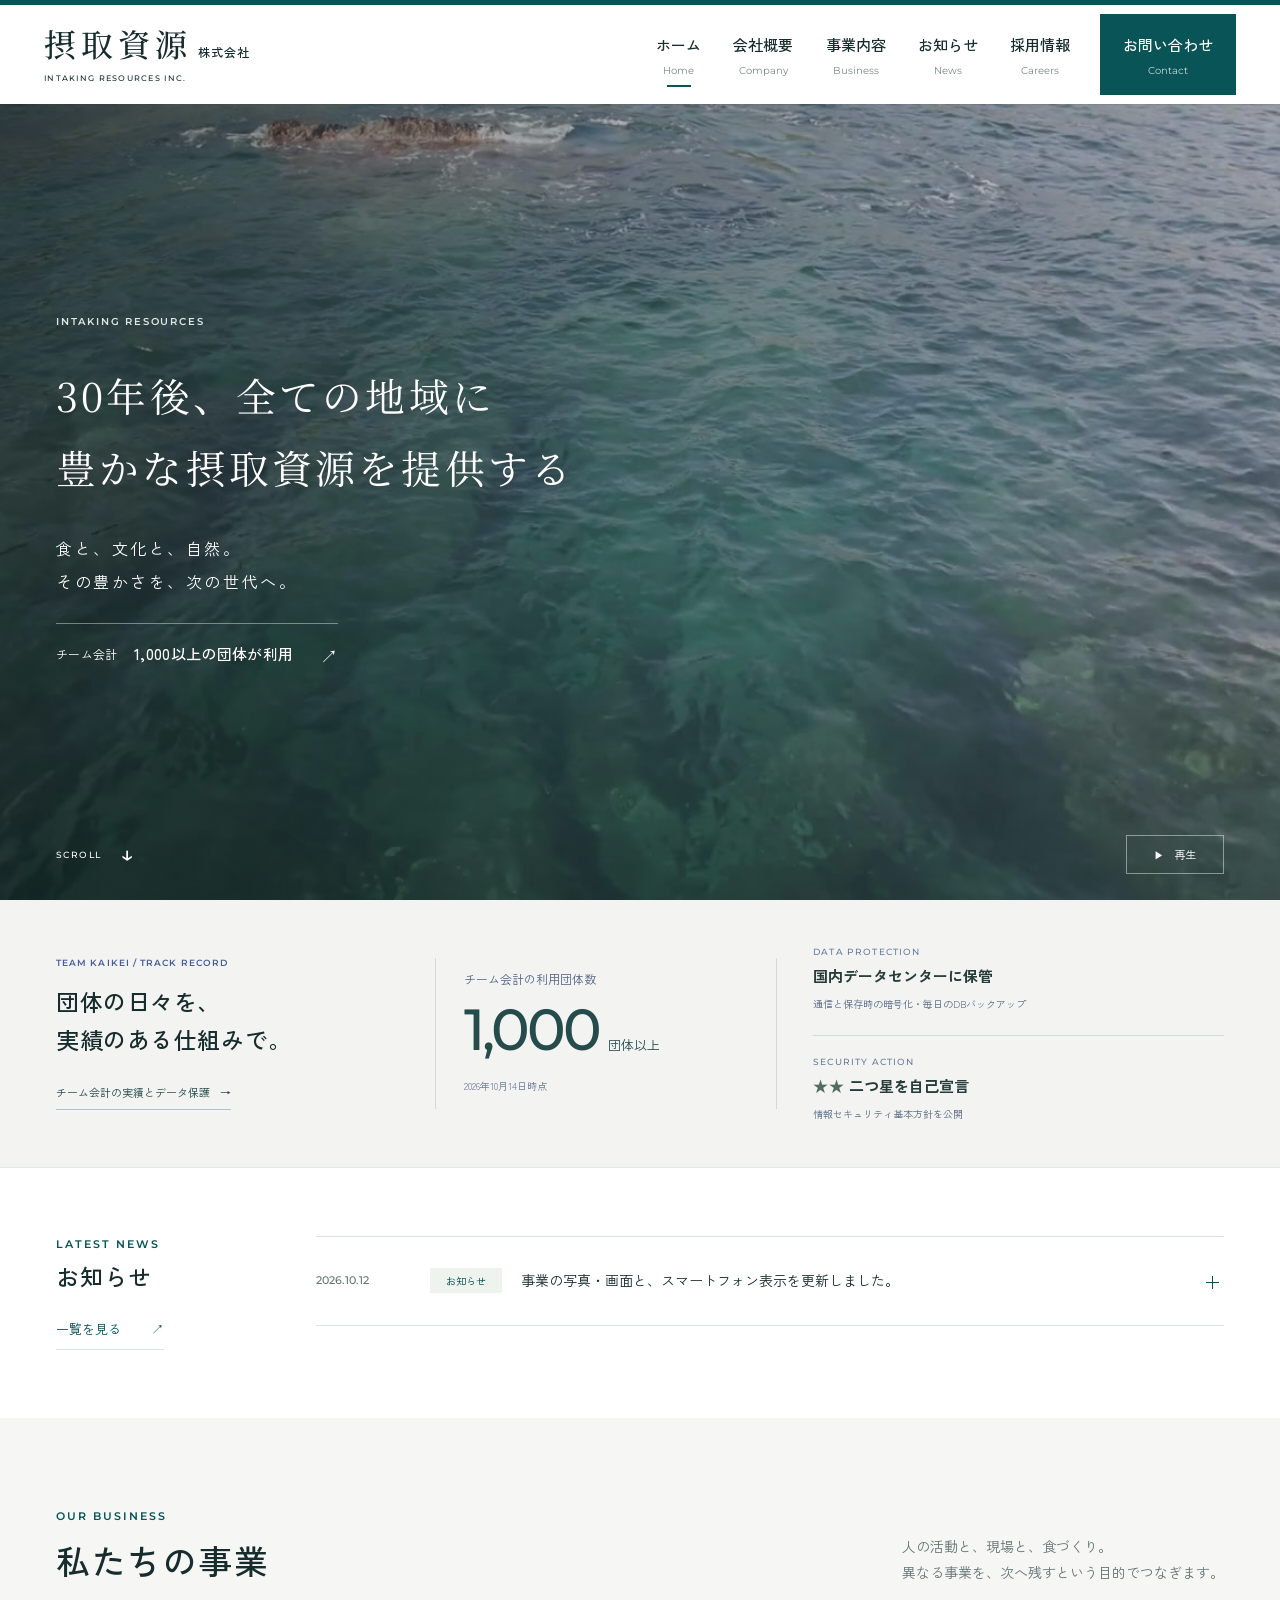
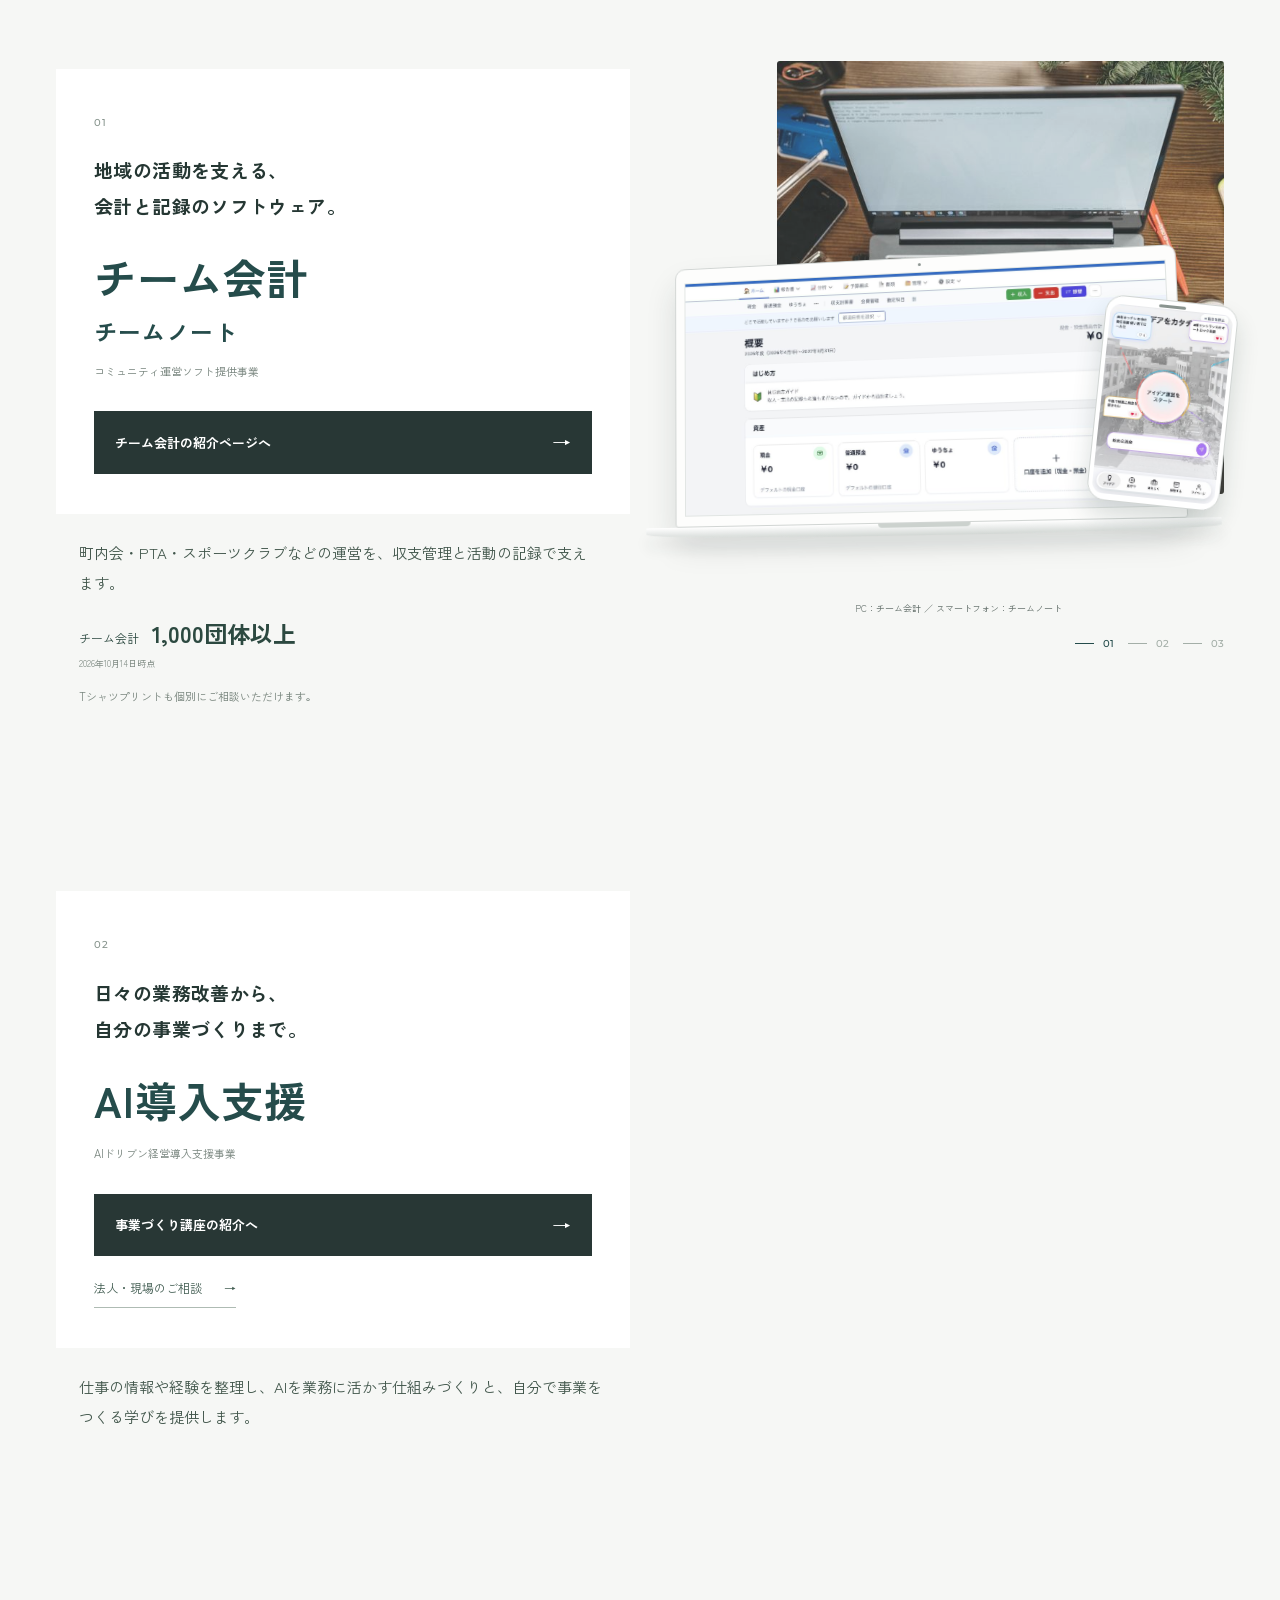
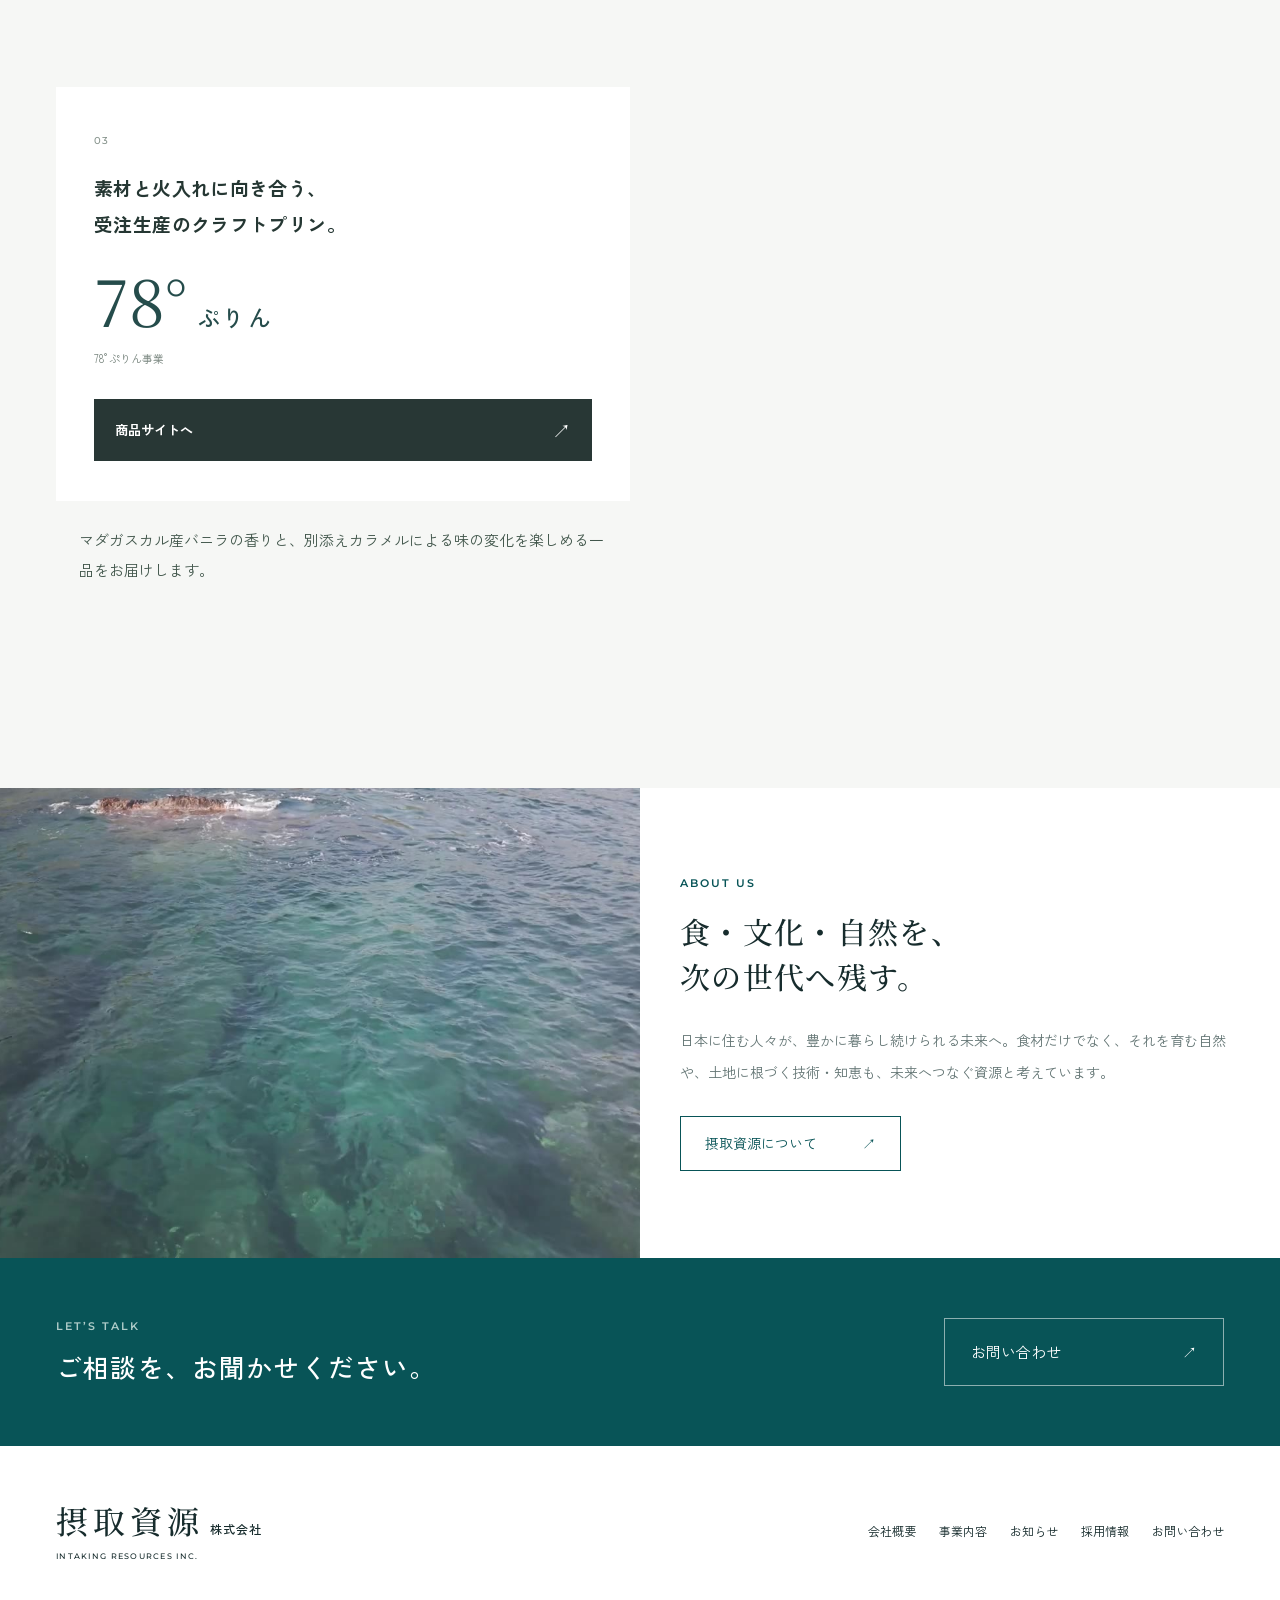
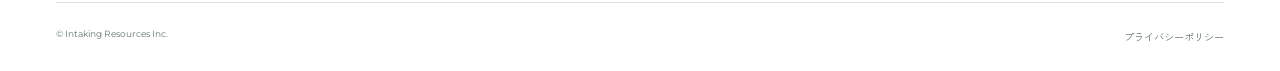
==== commit d2f23eee: "Simplify business introductions and show actual screens in device frames" ====
--- a/index.html
+++ b/index.html
@@ -6,14 +6,14 @@
 <meta property="og:title" content="摂取資源株式会社"><meta property="og:description" content="30年後、全ての地域に豊かな摂取資源を提供する。"><meta property="og:type" content="website"><meta property="og:url" content="https://intakingresources.com/"><meta property="og:image" content="https://intakingresources.com/assets/hero-resources-poster-v7.jpg">
 <link rel="icon" href="data:image/svg+xml,%3Csvg xmlns='http://www.w3.org/2000/svg' viewBox='0 0 64 64'%3E%3Crect width='64' height='64' rx='8' fill='%23085457'/%3E%3Ctext x='32' y='45' text-anchor='middle' fill='white' font-size='40'%3E摂%3C/text%3E%3C/svg%3E">
 <link rel="preconnect" href="https://fonts.googleapis.com"><link rel="preconnect" href="https://fonts.gstatic.com" crossorigin><link href="https://fonts.googleapis.com/css2?family=Montserrat:wght@400;500;600;700&family=Noto+Serif+JP:wght@400;500&family=Zen+Kaku+Gothic+New:wght@400;500;700&display=swap" rel="stylesheet">
-<script>document.documentElement.classList.add('js')</script><link rel="stylesheet" href="styles.css?v=20261015-13"><link rel="stylesheet" href="course-guide.css?v=20261017-14"><link rel="stylesheet" href="team-kaikei.css?v=20261017-16"><script src="app.js?v=20261015-13" defer></script></head><body>
+<script>document.documentElement.classList.add('js')</script><link rel="stylesheet" href="styles.css?v=20261017-17"><link rel="stylesheet" href="course-guide.css?v=20261017-14"><link rel="stylesheet" href="team-kaikei.css?v=20261017-17"><script src="app.js?v=20261015-13" defer></script></head><body>
 <a class="skip-link" href="#main">本文へ移動</a><header class="site-header"><div class="header-inner"><a class="brand" href="#view-top" data-view="top" aria-label="摂取資源株式会社 ホーム"><span class="brand-ja">摂取資源<span>株式会社</span></span><span class="brand-en">INTAKING RESOURCES INC.</span></a><nav class="desktop-nav" aria-label="メインメニュー"><a href="#view-top" data-view="top" class="nav-link"><span>ホーム</span><small>Home</small></a><a href="#view-about" data-view="about" class="nav-link"><span>会社概要</span><small>Company</small></a><a href="#view-services" data-view="services" class="nav-link"><span>事業内容</span><small>Business</small></a><a href="#view-news" data-view="news" class="nav-link"><span>お知らせ</span><small>News</small></a><a href="#view-careers" data-view="careers" class="nav-link"><span>採用情報</span><small>Careers</small></a><a href="#view-contact" data-view="contact" class="nav-link nav-contact"><span>お問い合わせ</span><small>Contact</small></a></nav><button id="menu-button" class="menu-button" aria-expanded="false" aria-controls="mobile-nav" aria-label="メニューを開く"><span></span><span></span><small>MENU</small></button></div><nav id="mobile-nav" class="mobile-nav" aria-label="スマートフォンメニュー" hidden><a href="#view-top" data-view="top" class="nav-link"><span>ホーム</span><small>Home</small></a><a href="#view-about" data-view="about" class="nav-link"><span>会社概要</span><small>Company</small></a><a href="#view-services" data-view="services" class="nav-link"><span>事業内容</span><small>Business</small></a><a href="#view-news" data-view="news" class="nav-link"><span>お知らせ</span><small>News</small></a><a href="#view-careers" data-view="careers" class="nav-link"><span>採用情報</span><small>Careers</small></a><a href="#view-contact" data-view="contact" class="nav-link nav-contact"><span>お問い合わせ</span><small>Contact</small></a></nav></header>
 <main id="main" tabindex="-1">
 <section id="view-top" class="page-view active" aria-label="ホーム">
 <div class="hero"><div class="hero-media"><video id="hero-video" muted playsinline loop preload="none" poster="assets/hero-resources-poster-v7.jpg" aria-label="海岸・緑地・渓流を空から捉えた映像" data-src="assets/hero-resources-v7.mp4"></video></div><div class="hero-shade"></div><div class="hero-content"><p class="eyebrow">INTAKING RESOURCES</p><h1><span>30年後、全ての地域に</span><span>豊かな摂取資源を提供する</span></h1><p class="hero-caption">食と、文化と、自然。<br>その豊かさを、次の世代へ。</p><a class="hero-proof-link" href="team-kaikei.html"><span>チーム会計</span><strong>1,000以上の団体が利用</strong><span aria-hidden="true">↗</span></a></div><div class="hero-bottom"><a href="#home-news" class="scroll-link">SCROLL <span aria-hidden="true">↓</span></a><button id="video-toggle" class="video-toggle" aria-label="映像を再生" disabled><span aria-hidden="true">▶</span> <span id="video-label">読み込み中</span></button></div></div>
 <section class="tk-proof-band" aria-labelledby="tk-band-title"><div class="wrap tk-proof-inner"><div class="tk-proof-heading"><span class="eyebrow">TEAM KAIKEI / TRACK RECORD</span><h2 id="tk-band-title">団体の日々を、<br>実績のある仕組みで。</h2><a href="team-kaikei.html" class="tk-inline-link">チーム会計の実績とデータ保護 <span aria-hidden="true">→</span></a></div><div class="tk-proof-number"><p>チーム会計の利用団体数</p><div><strong>1,000</strong><span>団体以上</span></div><small>2026年10月14日時点</small></div><div class="tk-proof-security"><div><span class="tk-mini-label">DATA PROTECTION</span><strong>国内データセンターに保管</strong><p>通信と保存時の暗号化・毎日のDBバックアップ</p></div><div><span class="tk-mini-label">SECURITY ACTION</span><strong><span class="tk-stars" aria-hidden="true">★★</span> 二つ星を自己宣言</strong><p>情報セキュリティ基本方針を公開</p></div></div></div></section>
 <div id="home-news" class="home-news wrap"><div class="section-label"><span class="eyebrow">LATEST NEWS</span><h2>お知らせ</h2><a class="text-link" href="#view-news" data-view="news">一覧を見る <span aria-hidden="true">↗</span></a></div><div class="news-feed"><details class="news-entry"><summary><time datetime="2026-10-12">2026.10.12</time><span class="news-category">お知らせ</span><span class="news-headline">事業の写真・画面と、スマートフォン表示を更新しました。</span><span class="news-arrow" aria-hidden="true">＋</span></summary><p>コーポレートサイトに事業の写真や画面を追加し、スマートフォンでの表示を改善しました。</p></details></div></div>
-<section class="home-business business-overview section-space"><div class="wrap"><div class="section-heading"><div><span class="eyebrow">OUR BUSINESS</span><h2>私たちの事業</h2></div><p>人の活動と、現場と、食づくり。<br>異なる事業を、次へ残すという目的でつなぎます。</p></div><div class="business-showcase" data-showcase><div class="showcase-layout"><div class="showcase-stories"><article id="home-biz-community" class="showcase-story" data-scene="community"><div class="showcase-mobile-visual" aria-hidden="true"><div class="scene-community"><span class="scene-wordmark">TEAM SERIES<span>活動を、次の人へ。</span></span><div class="scene-desktop"><img src="assets/teamkaikei-home-v12.jpg" alt="" width="1470" height="719" loading="lazy"><span>チーム会計</span></div><div class="scene-phone"><img src="assets/teamnote-idea-v12.jpg" alt="" width="430" height="666" loading="lazy"><span>チームノート</span></div><span class="scene-footnote">個人情報を除いた実アプリの画面</span></div></div><div class="showcase-copy"><span class="showcase-category">01 / CULTURE & COMMUNITY</span><p class="showcase-message">担当が替わっても、<br>活動は、続いていく。</p><h3>コミュニティ運営ソフト提供事業</h3><p class="showcase-description">町内会・PTA・スポーツクラブなど、小中規模の団体へ。会計や資料が担当者に集まり、引き継ぎが難しい。そんな運営の負担を、使いやすいソフトで支えます。</p><div class="team-service-list"><div ><span class="team-dot accounting-dot"></span><strong>チーム会計</strong><span>収支・会費の管理と、会計報告。</span></div><div ><span class="team-dot note-dot"></span><strong>チームノート</strong><span>アイデア、活動、記録をひとつにつなぐ。</span></div></div><a class="showcase-link" href="team-kaikei.html">チーム会計について詳しく見る <span aria-hidden="true">→</span></a><div class="tk-showcase-proof"><span>チーム会計の利用実績</span><p><strong>1,000</strong> 団体以上</p><small>2026年10月14日時点</small><div>国内保管・暗号化・毎日のDBバックアップ</div><a href="team-kaikei.html">実績とセキュリティへの取り組みを見る <span aria-hidden="true">→</span></a></div><details class="showcase-details" ><summary>プリント・制作への取り組み <span aria-hidden="true">＋</span></summary><p>Tシャツのデザインはあるのに、業者ごとに規格や価格が違い、発注までが大変。現在はTシャツプリントの個別相談を受け付けています。今後は団体の希望をソフト上で整理し、印刷物やパッケージの手配まで支える仕組みを目指します。</p><small>ソフト上の発注・印刷物やパッケージの受託は構想段階です。</small></details></div></article><article id="home-biz-ai" class="showcase-story" data-scene="ai"><div class="showcase-mobile-visual" aria-hidden="true"><div class="scene-ai"><img class="scene-landscape" src="assets/hero-resources-poster-v7.jpg" alt="" width="1280" height="720" loading="lazy"><div class="scene-knowledge"><span>ONTOLOGY × AI</span><strong>現場の知恵を、<br>使える仕組みに。</strong><div class="knowledge-nodes"><span>業務・活動</span><i aria-hidden="true">↔</i><span>人・目的</span><i aria-hidden="true">↔</i><span>知恵・記録</span></div><p>情報をつなぎ、企画・報告・実行へ。</p></div></div></div><div class="showcase-copy"><span class="showcase-category">02 / TECHNOLOGY & KNOWLEDGE</span><p class="showcase-message">現場のアイデアを、<br>動く仕組みに。</p><h3>AIドリブン経営導入支援事業</h3><p class="showcase-description">企業の現場から、一人で営む事業まで。散らばった情報や経験をAIが参照できる土台に整え、日々の業務や新しいサービスづくりへつなげます。</p><p class="showcase-support">情報を統合し、人・目的・手順の関係をオントロジーとして整理。AIが現場の文脈を参照できる土台をつくります。</p><div class="ai-audiences" aria-label="AI導入支援の対象別のご案内"><div class="ai-audience"><h4>法人・現場の方向け</h4><p>業務や活動の記録を整理し、企画書・報告書・仕事の手順に活かす導入支援。</p><a href="#view-contact#for-ai" data-view="contact">AI導入支援を相談する <span aria-hidden="true">→</span></a></div><div class="ai-audience ai-audience--personal"><h4>個人経営、一般の方向け</h4><span class="ai-audience-service">事業づくり講座</span><p>得意や経験をもとに、Webページ・受付・顧客管理・資料を自分で作る力を学びます。</p><a href="jigyo-zukuri.html">事業づくり講座について <span aria-hidden="true">→</span></a></div></div><details class="showcase-details"><summary>オントロジーとAIの仕組み <span aria-hidden="true">＋</span></summary><p>記録を集めるだけでなく、「誰が・何のために・どんな条件で行ったか」を関連づけます。現場の言葉や過去の経緯を整理し、必要な情報をAIが参照して、実際に使う成果物へつなげる設計です。</p></details></div></article><article id="home-biz-pudding" class="showcase-story" data-scene="pudding"><div class="showcase-mobile-visual" aria-hidden="true"><div class="scene-pudding"><img src="assets/pudding-concept.png" alt="" loading="lazy"><span class="pudding-wordmark">78°<small>ぷりん</small></span><span class="scene-footnote">商品イメージ。実際の商品とは異なります。</span></div></div><div class="showcase-copy"><span class="showcase-category">03 / FOOD & CRAFT</span><p class="showcase-message">食べるひとときに、<br>選ぶ楽しみを。</p><h3>78°ぷりん事業</h3><p class="showcase-description">贈り物にも、自分のための一品にも。素材やつくり方を知って選べる、完全受注生産のクラフトプリンです。</p><p class="showcase-support">マダガスカル産バニラを使い、中心温度78℃で火入れして急速冷却。ラム酒入りのカラメルを別添えにし、香りと味の変化を楽しめる一品をお届けします。</p><a class="showcase-link" href="https://pudding-sesshu-shigen.web.app/?v=78pudding_v15" target="_blank" rel="noopener">78°ぷりんの商品サイトへ <span aria-hidden="true">↗</span></a></div></article></div><aside class="showcase-stage" aria-hidden="true"><div class="showcase-scene is-current" data-image="community"><div class="scene-community"><span class="scene-wordmark">TEAM SERIES<span>活動を、次の人へ。</span></span><div class="scene-desktop"><img src="assets/teamkaikei-home-v12.jpg" alt="" width="1470" height="719" loading="lazy"><span>チーム会計</span></div><div class="scene-phone"><img src="assets/teamnote-idea-v12.jpg" alt="" width="430" height="666" loading="lazy"><span>チームノート</span></div><span class="scene-footnote">個人情報を除いた実アプリの画面</span></div></div><div class="showcase-scene " data-image="ai"><div class="scene-ai"><img class="scene-landscape" src="assets/hero-resources-poster-v7.jpg" alt="" width="1280" height="720" loading="lazy"><div class="scene-knowledge"><span>ONTOLOGY × AI</span><strong>現場の知恵を、<br>使える仕組みに。</strong><div class="knowledge-nodes"><span>業務・活動</span><i aria-hidden="true">↔</i><span>人・目的</span><i aria-hidden="true">↔</i><span>知恵・記録</span></div><p>情報をつなぎ、企画・報告・実行へ。</p></div></div></div><div class="showcase-scene " data-image="pudding"><div class="scene-pudding"><img src="assets/pudding-concept.png" alt="" loading="lazy"><span class="pudding-wordmark">78°<small>ぷりん</small></span><span class="scene-footnote">商品イメージ。実際の商品とは異なります。</span></div></div><div class="showcase-progress"><span data-progress="community" class="is-current">01</span><span data-progress="ai">02</span><span data-progress="pudding">03</span></div></aside></div></div></div></section>
+<section class="home-business business-overview section-space"><div class="wrap"><div class="section-heading"><div><span class="eyebrow">OUR BUSINESS</span><h2>私たちの事業</h2></div><p>人の活動と、現場と、食づくり。<br>異なる事業を、次へ残すという目的でつなぎます。</p></div><div class="business-showcase minimal-showcase" data-showcase><div class="showcase-layout"><div class="showcase-stories"><article id="home-biz-community" class="showcase-story" data-scene="community"><div class="showcase-mobile-visual" aria-hidden="true"><div class="service-device-visual"><img class="device-backdrop" src="assets/course-work.jpg" alt="" loading="lazy"><div class="device-laptop"><div class="device-screen"><span class="device-camera"></span><img src="assets/teamkaikei-home-v12.jpg" alt="" loading="lazy"></div><div class="device-base"></div></div><div class="device-phone"><span class="phone-camera"></span><img src="assets/teamnote-idea-v12.jpg" alt="" loading="lazy"></div><span class="device-caption">PC：チーム会計 ／ スマートフォン：チームノート</span></div></div><div class="showcase-copy"><div class="minimal-service-panel"><span class="minimal-index">01</span><p class="minimal-audience">地域の活動を支える、<br>会計と記録のソフトウェア。</p><h3 class="minimal-name"><span >チーム会計</span><span class="minimal-note-name" >チームノート</span></h3><span class="minimal-business-type">コミュニティ運営ソフト提供事業</span><a class="minimal-button" href="team-kaikei.html">チーム会計の紹介ページへ <span aria-hidden="true">→</span></a></div><div class="minimal-description"><p>町内会・PTA・スポーツクラブなどの運営を、収支管理と活動の記録で支えます。</p><p class="minimal-track-record">チーム会計 <strong>1,000団体以上</strong><small>2026年10月14日時点</small></p><p class="minimal-print" >Tシャツプリントも個別にご相談いただけます。</p></div></div></article><article id="home-biz-ai" class="showcase-story" data-scene="ai"><div class="showcase-mobile-visual" aria-hidden="true"><div class="service-device-visual"><img class="device-backdrop" src="assets/course-work.jpg" alt="" loading="lazy"><div class="device-laptop"><div class="device-screen"><span class="device-camera"></span><img src="assets/course-desktop-v17.jpg" alt="" loading="lazy"></div><div class="device-base"></div></div><div class="device-phone"><span class="phone-camera"></span><img src="assets/course-mobile-v17.jpg" alt="" loading="lazy"></div><span class="device-caption">事業づくり講座の紹介ページ（PC・スマートフォン）</span></div></div><div class="showcase-copy"><div class="minimal-service-panel"><span class="minimal-index">02</span><p class="minimal-audience">日々の業務改善から、<br>自分の事業づくりまで。</p><h3 class="minimal-name">AI導入支援</h3><span class="minimal-business-type">AIドリブン経営導入支援事業</span><div class="minimal-actions"><a class="minimal-button" href="jigyo-zukuri.html">事業づくり講座の紹介へ <span aria-hidden="true">→</span></a><a class="minimal-sub-link" href="#view-contact#for-ai" data-view="contact">法人・現場のご相談 <span aria-hidden="true">→</span></a></div></div><div class="minimal-description"><p>仕事の情報や経験を整理し、AIを業務に活かす仕組みづくりと、自分で事業をつくる学びを提供します。</p></div></div></article><article id="home-biz-pudding" class="showcase-story" data-scene="pudding"><div class="showcase-mobile-visual" aria-hidden="true"><div class="minimal-food"><img src="assets/pudding-concept.png" alt="" loading="lazy"><span>商品イメージ</span></div></div><div class="showcase-copy"><div class="minimal-service-panel"><span class="minimal-index">03</span><p class="minimal-audience">素材と火入れに向き合う、<br>受注生産のクラフトプリン。</p><h3 class="minimal-name minimal-pudding-name">78°<span>ぷりん</span></h3><span class="minimal-business-type">78°ぷりん事業</span><a class="minimal-button" href="https://pudding-sesshu-shigen.web.app/?v=78pudding_v15" target="_blank" rel="noopener">商品サイトへ <span aria-hidden="true">↗</span></a></div><div class="minimal-description"><p>マダガスカル産バニラの香りと、別添えカラメルによる味の変化を楽しめる一品をお届けします。</p></div></div></article></div><aside class="showcase-stage" aria-hidden="true"><div class="showcase-scene is-current" data-image="community"><div class="service-device-visual"><img class="device-backdrop" src="assets/course-work.jpg" alt="" loading="lazy"><div class="device-laptop"><div class="device-screen"><span class="device-camera"></span><img src="assets/teamkaikei-home-v12.jpg" alt="" loading="lazy"></div><div class="device-base"></div></div><div class="device-phone"><span class="phone-camera"></span><img src="assets/teamnote-idea-v12.jpg" alt="" loading="lazy"></div><span class="device-caption">PC：チーム会計 ／ スマートフォン：チームノート</span></div></div><div class="showcase-scene " data-image="ai"><div class="service-device-visual"><img class="device-backdrop" src="assets/course-work.jpg" alt="" loading="lazy"><div class="device-laptop"><div class="device-screen"><span class="device-camera"></span><img src="assets/course-desktop-v17.jpg" alt="" loading="lazy"></div><div class="device-base"></div></div><div class="device-phone"><span class="phone-camera"></span><img src="assets/course-mobile-v17.jpg" alt="" loading="lazy"></div><span class="device-caption">事業づくり講座の紹介ページ（PC・スマートフォン）</span></div></div><div class="showcase-scene " data-image="pudding"><div class="minimal-food"><img src="assets/pudding-concept.png" alt="" loading="lazy"><span>商品イメージ</span></div></div><div class="showcase-progress"><span data-progress="community" class="is-current">01</span><span data-progress="ai">02</span><span data-progress="pudding">03</span></div></aside></div></div></div></section>
 <section class="company-feature"><div class="company-landscape" role="img" aria-label="空から見た資源の風景"></div><div class="company-feature-text"><span class="eyebrow">ABOUT US</span><h2>食・文化・自然を、<br>次の世代へ残す。</h2><p>日本に住む人々が、豊かに暮らし続けられる未来へ。食材だけでなく、それを育む自然や、土地に根づく技術・知恵も、未来へつなぐ資源と考えています。</p><a class="outline-link" href="#view-about" data-view="about">摂取資源について <span aria-hidden="true">↗</span></a></div></section>
 </section>
 <section id="view-about" class="page-view"><div class="page-title wrap"><span class="eyebrow">COMPANY</span><h1>私たちについて</h1></div><div class="wrap page-content">
@@ -32,7 +32,7 @@
 </div></section>
 <details class="founder-story"><summary><span><span class="eyebrow">FOUNDER’S STORY</span><strong>自然は、残すことが資産になる。</strong></span><span class="story-toggle" aria-hidden="true">＋</span></summary><div><p>屋久島で美しい水場を見つけ、飲もうとしたときのことです。上流では農薬を使った農業をしているため、飲まない方がいいと聞きました。目に映る美しさだけでは、自然の状態は分からない。そのことが、私には大きな衝撃でした。</p><p>食をつくる営みと、水や土壌はつながっています。食・文化・自然を別々に考えず、その関係ごと未来へ残したい。この思いが、私たちの出発点です。</p><p class="signature">代表取締役　岡本 直樹</p></div></details>
 <div id="about-profile" class="company-profile"><h2>会社概要</h2><dl><div><dt>会社名</dt><dd>摂取資源株式会社<br><span lang="en">Intaking Resources Inc.</span></dd></div><div><dt>代表者</dt><dd>代表取締役 岡本 直樹</dd></div><div><dt>所在地</dt><dd>〒150-0043 東京都渋谷区道玄坂1丁目10番8号<br>渋谷道玄坂東急ビル2F-C</dd></div><div><dt>事業内容</dt><dd>コミュニティ運営ソフト提供事業<br>AIドリブン経営導入支援事業<br>78°ぷりん事業</dd></div></dl></div></div></section>
-<section id="view-services" class="page-view"><div class="page-title wrap"><span class="eyebrow">BUSINESS</span><h1>事業内容</h1><p>人の活動と、現場と、食づくり。<br>異なる事業を、次へ残すという目的でつなぎます。</p></div><div class="business-overview"><div class="wrap"><div class="business-showcase" data-showcase><div class="showcase-layout"><div class="showcase-stories"><article id="biz-community" class="showcase-story" data-scene="community"><div class="showcase-mobile-visual" aria-hidden="true"><div class="scene-community"><span class="scene-wordmark">TEAM SERIES<span>活動を、次の人へ。</span></span><div class="scene-desktop"><img src="assets/teamkaikei-home-v12.jpg" alt="" width="1470" height="719" loading="lazy"><span>チーム会計</span></div><div class="scene-phone"><img src="assets/teamnote-idea-v12.jpg" alt="" width="430" height="666" loading="lazy"><span>チームノート</span></div><span class="scene-footnote">個人情報を除いた実アプリの画面</span></div></div><div class="showcase-copy"><span class="showcase-category">01 / CULTURE & COMMUNITY</span><p class="showcase-message">担当が替わっても、<br>活動は、続いていく。</p><h2>コミュニティ運営ソフト提供事業</h2><p class="showcase-description">町内会・PTA・スポーツクラブなど、小中規模の団体へ。会計や資料が担当者に集まり、引き継ぎが難しい。そんな運営の負担を、使いやすいソフトで支えます。</p><div class="team-service-list"><div id="service-accounting"><span class="team-dot accounting-dot"></span><strong>チーム会計</strong><span>収支・会費の管理と、会計報告。</span></div><div id="service-note"><span class="team-dot note-dot"></span><strong>チームノート</strong><span>アイデア、活動、記録をひとつにつなぐ。</span></div></div><a class="showcase-link" href="team-kaikei.html">チーム会計について詳しく見る <span aria-hidden="true">→</span></a><div class="tk-showcase-proof"><span>チーム会計の利用実績</span><p><strong>1,000</strong> 団体以上</p><small>2026年10月14日時点</small><div>国内保管・暗号化・毎日のDBバックアップ</div><a href="team-kaikei.html">実績とセキュリティへの取り組みを見る <span aria-hidden="true">→</span></a></div><details class="showcase-details" id="service-print"><summary>プリント・制作への取り組み <span aria-hidden="true">＋</span></summary><p>Tシャツのデザインはあるのに、業者ごとに規格や価格が違い、発注までが大変。現在はTシャツプリントの個別相談を受け付けています。今後は団体の希望をソフト上で整理し、印刷物やパッケージの手配まで支える仕組みを目指します。</p><small>ソフト上の発注・印刷物やパッケージの受託は構想段階です。</small></details></div></article><article id="biz-ai" class="showcase-story" data-scene="ai"><div class="showcase-mobile-visual" aria-hidden="true"><div class="scene-ai"><img class="scene-landscape" src="assets/hero-resources-poster-v7.jpg" alt="" width="1280" height="720" loading="lazy"><div class="scene-knowledge"><span>ONTOLOGY × AI</span><strong>現場の知恵を、<br>使える仕組みに。</strong><div class="knowledge-nodes"><span>業務・活動</span><i aria-hidden="true">↔</i><span>人・目的</span><i aria-hidden="true">↔</i><span>知恵・記録</span></div><p>情報をつなぎ、企画・報告・実行へ。</p></div></div></div><div class="showcase-copy"><span class="showcase-category">02 / TECHNOLOGY & KNOWLEDGE</span><p class="showcase-message">現場のアイデアを、<br>動く仕組みに。</p><h2>AIドリブン経営導入支援事業</h2><p class="showcase-description">企業の現場から、一人で営む事業まで。散らばった情報や経験をAIが参照できる土台に整え、日々の業務や新しいサービスづくりへつなげます。</p><p class="showcase-support">情報を統合し、人・目的・手順の関係をオントロジーとして整理。AIが現場の文脈を参照できる土台をつくります。</p><div class="ai-audiences" aria-label="AI導入支援の対象別のご案内"><div class="ai-audience"><h4>法人・現場の方向け</h4><p>業務や活動の記録を整理し、企画書・報告書・仕事の手順に活かす導入支援。</p><a href="#view-contact#for-ai" data-view="contact">AI導入支援を相談する <span aria-hidden="true">→</span></a></div><div class="ai-audience ai-audience--personal"><h4>個人経営、一般の方向け</h4><span class="ai-audience-service">事業づくり講座</span><p>得意や経験をもとに、Webページ・受付・顧客管理・資料を自分で作る力を学びます。</p><a href="jigyo-zukuri.html">事業づくり講座について <span aria-hidden="true">→</span></a></div></div><details class="showcase-details"><summary>オントロジーとAIの仕組み <span aria-hidden="true">＋</span></summary><p>記録を集めるだけでなく、「誰が・何のために・どんな条件で行ったか」を関連づけます。現場の言葉や過去の経緯を整理し、必要な情報をAIが参照して、実際に使う成果物へつなげる設計です。</p></details></div></article><article id="biz-pudding" class="showcase-story" data-scene="pudding"><div class="showcase-mobile-visual" aria-hidden="true"><div class="scene-pudding"><img src="assets/pudding-concept.png" alt="" loading="lazy"><span class="pudding-wordmark">78°<small>ぷりん</small></span><span class="scene-footnote">商品イメージ。実際の商品とは異なります。</span></div></div><div class="showcase-copy"><span class="showcase-category">03 / FOOD & CRAFT</span><p class="showcase-message">食べるひとときに、<br>選ぶ楽しみを。</p><h2>78°ぷりん事業</h2><p class="showcase-description">贈り物にも、自分のための一品にも。素材やつくり方を知って選べる、完全受注生産のクラフトプリンです。</p><p class="showcase-support">マダガスカル産バニラを使い、中心温度78℃で火入れして急速冷却。ラム酒入りのカラメルを別添えにし、香りと味の変化を楽しめる一品をお届けします。</p><a class="showcase-link" href="https://pudding-sesshu-shigen.web.app/?v=78pudding_v15" target="_blank" rel="noopener">78°ぷりんの商品サイトへ <span aria-hidden="true">↗</span></a></div></article></div><aside class="showcase-stage" aria-hidden="true"><div class="showcase-scene is-current" data-image="community"><div class="scene-community"><span class="scene-wordmark">TEAM SERIES<span>活動を、次の人へ。</span></span><div class="scene-desktop"><img src="assets/teamkaikei-home-v12.jpg" alt="" width="1470" height="719" loading="lazy"><span>チーム会計</span></div><div class="scene-phone"><img src="assets/teamnote-idea-v12.jpg" alt="" width="430" height="666" loading="lazy"><span>チームノート</span></div><span class="scene-footnote">個人情報を除いた実アプリの画面</span></div></div><div class="showcase-scene " data-image="ai"><div class="scene-ai"><img class="scene-landscape" src="assets/hero-resources-poster-v7.jpg" alt="" width="1280" height="720" loading="lazy"><div class="scene-knowledge"><span>ONTOLOGY × AI</span><strong>現場の知恵を、<br>使える仕組みに。</strong><div class="knowledge-nodes"><span>業務・活動</span><i aria-hidden="true">↔</i><span>人・目的</span><i aria-hidden="true">↔</i><span>知恵・記録</span></div><p>情報をつなぎ、企画・報告・実行へ。</p></div></div></div><div class="showcase-scene " data-image="pudding"><div class="scene-pudding"><img src="assets/pudding-concept.png" alt="" loading="lazy"><span class="pudding-wordmark">78°<small>ぷりん</small></span><span class="scene-footnote">商品イメージ。実際の商品とは異なります。</span></div></div><div class="showcase-progress"><span data-progress="community" class="is-current">01</span><span data-progress="ai">02</span><span data-progress="pudding">03</span></div></aside></div></div></div></div></section>
+<section id="view-services" class="page-view"><div class="page-title wrap"><span class="eyebrow">BUSINESS</span><h1>事業内容</h1><p>人の活動と、現場と、食づくりを支える。</p></div><div class="business-overview"><div class="wrap"><div class="business-showcase minimal-showcase" data-showcase><div class="showcase-layout"><div class="showcase-stories"><article id="biz-community" class="showcase-story" data-scene="community"><div class="showcase-mobile-visual" aria-hidden="true"><div class="service-device-visual"><img class="device-backdrop" src="assets/course-work.jpg" alt="" loading="lazy"><div class="device-laptop"><div class="device-screen"><span class="device-camera"></span><img src="assets/teamkaikei-home-v12.jpg" alt="" loading="lazy"></div><div class="device-base"></div></div><div class="device-phone"><span class="phone-camera"></span><img src="assets/teamnote-idea-v12.jpg" alt="" loading="lazy"></div><span class="device-caption">PC：チーム会計 ／ スマートフォン：チームノート</span></div></div><div class="showcase-copy"><div class="minimal-service-panel"><span class="minimal-index">01</span><p class="minimal-audience">地域の活動を支える、<br>会計と記録のソフトウェア。</p><h2 class="minimal-name"><span id=service-accounting>チーム会計</span><span class="minimal-note-name" id=service-note>チームノート</span></h2><span class="minimal-business-type">コミュニティ運営ソフト提供事業</span><a class="minimal-button" href="team-kaikei.html">チーム会計の紹介ページへ <span aria-hidden="true">→</span></a></div><div class="minimal-description"><p>町内会・PTA・スポーツクラブなどの運営を、収支管理と活動の記録で支えます。</p><p class="minimal-track-record">チーム会計 <strong>1,000団体以上</strong><small>2026年10月14日時点</small></p><p class="minimal-print" id="service-print">Tシャツプリントも個別にご相談いただけます。</p></div></div></article><article id="biz-ai" class="showcase-story" data-scene="ai"><div class="showcase-mobile-visual" aria-hidden="true"><div class="service-device-visual"><img class="device-backdrop" src="assets/course-work.jpg" alt="" loading="lazy"><div class="device-laptop"><div class="device-screen"><span class="device-camera"></span><img src="assets/course-desktop-v17.jpg" alt="" loading="lazy"></div><div class="device-base"></div></div><div class="device-phone"><span class="phone-camera"></span><img src="assets/course-mobile-v17.jpg" alt="" loading="lazy"></div><span class="device-caption">事業づくり講座の紹介ページ（PC・スマートフォン）</span></div></div><div class="showcase-copy"><div class="minimal-service-panel"><span class="minimal-index">02</span><p class="minimal-audience">日々の業務改善から、<br>自分の事業づくりまで。</p><h2 class="minimal-name">AI導入支援</h2><span class="minimal-business-type">AIドリブン経営導入支援事業</span><div class="minimal-actions"><a class="minimal-button" href="jigyo-zukuri.html">事業づくり講座の紹介へ <span aria-hidden="true">→</span></a><a class="minimal-sub-link" href="#view-contact#for-ai" data-view="contact">法人・現場のご相談 <span aria-hidden="true">→</span></a></div></div><div class="minimal-description"><p>仕事の情報や経験を整理し、AIを業務に活かす仕組みづくりと、自分で事業をつくる学びを提供します。</p></div></div></article><article id="biz-pudding" class="showcase-story" data-scene="pudding"><div class="showcase-mobile-visual" aria-hidden="true"><div class="minimal-food"><img src="assets/pudding-concept.png" alt="" loading="lazy"><span>商品イメージ</span></div></div><div class="showcase-copy"><div class="minimal-service-panel"><span class="minimal-index">03</span><p class="minimal-audience">素材と火入れに向き合う、<br>受注生産のクラフトプリン。</p><h2 class="minimal-name minimal-pudding-name">78°<span>ぷりん</span></h2><span class="minimal-business-type">78°ぷりん事業</span><a class="minimal-button" href="https://pudding-sesshu-shigen.web.app/?v=78pudding_v15" target="_blank" rel="noopener">商品サイトへ <span aria-hidden="true">↗</span></a></div><div class="minimal-description"><p>マダガスカル産バニラの香りと、別添えカラメルによる味の変化を楽しめる一品をお届けします。</p></div></div></article></div><aside class="showcase-stage" aria-hidden="true"><div class="showcase-scene is-current" data-image="community"><div class="service-device-visual"><img class="device-backdrop" src="assets/course-work.jpg" alt="" loading="lazy"><div class="device-laptop"><div class="device-screen"><span class="device-camera"></span><img src="assets/teamkaikei-home-v12.jpg" alt="" loading="lazy"></div><div class="device-base"></div></div><div class="device-phone"><span class="phone-camera"></span><img src="assets/teamnote-idea-v12.jpg" alt="" loading="lazy"></div><span class="device-caption">PC：チーム会計 ／ スマートフォン：チームノート</span></div></div><div class="showcase-scene " data-image="ai"><div class="service-device-visual"><img class="device-backdrop" src="assets/course-work.jpg" alt="" loading="lazy"><div class="device-laptop"><div class="device-screen"><span class="device-camera"></span><img src="assets/course-desktop-v17.jpg" alt="" loading="lazy"></div><div class="device-base"></div></div><div class="device-phone"><span class="phone-camera"></span><img src="assets/course-mobile-v17.jpg" alt="" loading="lazy"></div><span class="device-caption">事業づくり講座の紹介ページ（PC・スマートフォン）</span></div></div><div class="showcase-scene " data-image="pudding"><div class="minimal-food"><img src="assets/pudding-concept.png" alt="" loading="lazy"><span>商品イメージ</span></div></div><div class="showcase-progress"><span data-progress="community" class="is-current">01</span><span data-progress="ai">02</span><span data-progress="pudding">03</span></div></aside></div></div></div></div></section>
 <section id="view-news" class="page-view"><div class="page-title wrap"><span class="eyebrow">INFORMATION</span><h1>お知らせ・最新情報</h1></div><div class="wrap page-content"><div class="news-filters" aria-label="お知らせの絞り込み"><button data-filter="all" aria-pressed="true">すべて</button><button data-filter="info" aria-pressed="false">お知らせ</button><button data-filter="press" aria-pressed="false">プレスリリース</button></div><div id="news-results" aria-live="polite"><div data-news-type="info"><details class="news-entry"><summary><time datetime="2026-10-12">2026.10.12</time><span class="news-category">お知らせ</span><span class="news-headline">事業の写真・画面と、スマートフォン表示を更新しました。</span><span class="news-arrow" aria-hidden="true">＋</span></summary><p>コーポレートサイトに事業の写真や画面を追加し、スマートフォンでの表示を改善しました。</p></details></div><p id="news-empty" class="empty-state" hidden>現在、掲載しているプレスリリースはありません。</p></div></div></section>
 <section id="view-careers" class="page-view"><div class="page-title wrap"><span class="eyebrow">CAREERS</span><h1>一緒に、形にする。</h1></div><div class="wrap page-content careers-content"><p class="intro">コミュニティの運営支援、AI導入支援、プリンづくり。<br>私たちの仕事に関心のある方からのご連絡をお待ちしています。</p><div class="career-lines"><div><span>01</span><h2>チームを支える</h2><p>アプリの運営・導入先へのサポート</p></div><div><span>02</span><h2>現場の仕組みをつくる</h2><p>業務フローの設計・AIの実装</p></div><div><span>03</span><h2>食をつくり、届ける</h2><p>プリンの製造・品質管理・販売</p></div></div><p>関わり方は、ご相談の内容に応じて個別にご案内します。</p><a class="solid-link" href="#view-contact" data-view="contact">採用について問い合わせる <span aria-hidden="true">↗</span></a></div></section>
 <section id="view-contact" class="page-view"><div class="page-title wrap"><span class="eyebrow">CONTACT</span><h1>お問い合わせ</h1></div><div class="wrap page-content"><div class="contact-form-layout"><div class="contact-intro"><h2>ご相談を、<br>お聞かせください。</h2><p>事業のご相談、協業のご提案、採用についてなど、こちらのフォームからお送りください。</p><div class="contact-recipient"><span>宛先</span><strong>摂取資源株式会社<br>岡本 直樹</strong></div></div><div class="contact-form-area"><form id="contact-form" action="https://formsubmit.co/bb38c7edfd2f666e99dc5fc3deac4e98" method="POST"><div class="form-pair"><div class="form-field"><label for="contact-name">お名前 <span class="required-label">必須</span></label><input id="contact-name" name="name" type="text" required maxlength="100" autocomplete="name" placeholder="例：山田 太郎"></div><div class="form-field"><label for="contact-organization">会社・団体名 <span class="optional-label">任意</span></label><input id="contact-organization" name="organization" type="text" maxlength="120" autocomplete="organization" placeholder="例：株式会社〇〇"></div></div><div class="form-field"><label for="contact-email">返信用メールアドレス <span class="required-label">必須</span></label><input id="contact-email" name="email" type="email" required maxlength="254" autocomplete="email" placeholder="例：yamada@example.com"><small>ご回答の連絡先として使用します。</small></div><div class="form-field"><label for="contact-category">ご相談項目 <span class="required-label">必須</span></label><select id="contact-category" name="category" required><option value="">選択してください</option><option>コミュニティ運営ソフトについて</option><option>チーム会計について</option><option>チームノートについて</option><option>Tシャツプリントについて</option><option>AIドリブン経営導入支援事業</option><option>78°ぷりん事業</option><option>採用について</option><option>協業のご提案</option><option>その他</option></select></div><div class="form-field"><label for="contact-subject">件名 <span class="required-label">必須</span></label><input id="contact-subject" name="subject" type="text" required maxlength="120" placeholder="ご相談の概要をご記入ください"></div><div class="form-field"><label for="contact-message">お問い合わせ内容 <span class="required-label">必須</span></label><textarea id="contact-message" name="message" rows="7" required maxlength="5000" placeholder="ご相談の内容やご希望をご記入ください"></textarea></div><div class="form-honeypot" aria-hidden="true"><label for="contact-website">ウェブサイト</label><input id="contact-website" name="_honey" type="text" tabindex="-1" autocomplete="off"></div><input type="hidden" name="_subject" value="【摂取資源株式会社】公式サイトからのお問い合わせ"><input type="hidden" name="_template" value="table"><label class="form-consent"><input id="contact-consent" name="consent" type="checkbox" required value="同意する"><span><a href="#view-privacy" data-view="privacy">個人情報の取り扱い</a>に同意します。</span></label><p id="contact-status" class="form-status" role="status" aria-live="polite" hidden></p><button id="contact-submit" type="submit" class="solid-link form-submit">送信する <span aria-hidden="true">→</span></button></form><div id="contact-success" class="contact-success" role="status" tabindex="-1" hidden><span class="eyebrow">MESSAGE SENT</span><h2>お問い合わせを送信しました。</h2><p>内容を確認のうえ、ご入力のメールアドレスへご連絡します。</p><p id="contact-reference" class="contact-reference"></p><button id="contact-again" class="outline-link" type="button">別のお問い合わせを送る <span aria-hidden="true">→</span></button></div></div></div></div></section>
--- a/styles.css
+++ b/styles.css
@@ -48,3 +48,10 @@
 @media(max-width:820px){.showcase-layout{display:block}.showcase-stage{display:none}.showcase-story{display:block;min-height:0;padding:45px 0 55px}.showcase-mobile-visual{display:block;position:relative;height:auto;aspect-ratio:1.2;margin-bottom:30px;border-radius:3px;overflow:hidden}.showcase-message{font-size:30px;margin:17px 0 23px}.showcase-copy h2,.showcase-copy h3{font-size:18px;margin-bottom:17px}.showcase-description,.showcase-support{font-size:14px}.scene-wordmark{font-size:20px}.scene-wordmark>span{font-size:12px}.scene-desktop{top:33%}.scene-phone{top:20%;width:26%}.scene-knowledge>strong{font-size:30px}.pudding-wordmark{font-size:54px}.business-overview .section-heading{margin-bottom:0}.business-overview .section-heading>p{font-size:14px}.team-service-list>div{grid-template-columns:7px 100px 1fr;font-size:12px}.showcase-link{font-size:12px}.business-overview.section-space{padding-bottom:15px}#view-services>.business-overview{padding-bottom:15px}}
 @media(max-width:400px){.showcase-message{font-size:27px}.showcase-copy h2,.showcase-copy h3{font-size:17px}.team-service-list>div{grid-template-columns:6px 88px 1fr;gap:7px;font-size:11px}.team-service-list strong{font-size:12px}.scene-wordmark{font-size:16px}.scene-wordmark>span{font-size:10px}.scene-knowledge>strong{font-size:26px;margin:17px 0 20px}.knowledge-nodes{gap:6px}.knowledge-nodes>span{font-size:9px;padding:8px}.scene-footnote{font-size:8px}}
 @media(prefers-reduced-motion:reduce){.showcase-scene,.showcase-link,.showcase-details summary>span{transition:none}}
+
+/* V17: service name, one clear action, short supporting copy. */
+.business-overview{background:#f6f7f5}.minimal-showcase .showcase-layout{grid-template-columns:1.08fr 1fr;gap:62px}.minimal-showcase .showcase-story{min-height:max(740px,86svh);border:0;padding:55px 0 65px}.minimal-showcase .showcase-copy{width:100%}.minimal-service-panel{padding:35px 38px 40px;background:#fff;min-height:390px;position:relative}.minimal-index{font:500 10px/1.5 var(--en);letter-spacing:.12em;color:#88958e}.minimal-audience{font:700 19px/1.9 var(--sans);letter-spacing:.02em;margin:18px 0 22px;color:#253733}.minimal-service-panel .minimal-name{font:700 clamp(32px,3.3vw,48px)/1.45 var(--sans);letter-spacing:.025em;margin:0;color:#254c4b}.minimal-name>span{display:block}.minimal-name .minimal-note-name{font-size:.54em;margin-top:7px}.minimal-business-type{display:block;font-size:11px;color:#77847d;line-height:1.8;margin-top:14px}.minimal-button{display:flex;align-items:center;justify-content:space-between;gap:22px;max-width:100%;min-height:54px;padding:15px 21px;background:#283735;color:white;font:700 13px/1.7 var(--sans);margin-top:30px;transition:background .2s}.minimal-button:hover{background:#0b2320}.minimal-button>span{font-size:19px;font-weight:400}.minimal-actions .minimal-button{margin-top:30px}.minimal-sub-link{display:inline-flex;align-items:center;gap:22px;font-size:12px;border-bottom:1px solid #aebbb3;padding:7px 0;margin-top:14px;color:#425d52}.minimal-description{padding:24px 16px 0 23px}.minimal-description>p{font-size:15px;line-height:2;color:#41564b}.minimal-description .minimal-track-record{font-size:12px;margin-top:17px;color:#2c4940}.minimal-track-record>strong{font:700 23px/1.6 var(--sans);margin-left:10px;white-space:nowrap}.minimal-track-record>small{display:block;font-size:9px;line-height:1.8;color:#7d8981;margin-top:4px}.minimal-description .minimal-print{font-size:11px;color:#78857d;margin-top:13px}.minimal-service-panel .minimal-pudding-name{font:400 64px/1.1 var(--serif);letter-spacing:0}.minimal-pudding-name>span{display:inline;font:500 23px/1.5 var(--sans);letter-spacing:.1em;margin-left:10px}.minimal-showcase .showcase-stage{height:min(590px,calc(100svh - var(--header) - 75px));margin-top:55px;min-height:370px;overflow:visible}.minimal-showcase .showcase-scene{background:transparent;overflow:visible;inset:0 0 34px}.minimal-showcase .showcase-progress{justify-content:flex-end;gap:14px}.minimal-showcase .showcase-progress span{color:#a4afa8}.minimal-showcase .showcase-progress .is-current{color:#254c4b}.minimal-food{position:relative;width:100%;height:100%;overflow:hidden;background:#f3f2ed;border-radius:3px}.minimal-food>img{width:100%;height:100%;object-fit:cover}.minimal-food>span{position:absolute;bottom:15px;right:15px;font-size:9px;background:#ffffffc7;color:#5d635a;padding:3px 9px}
+@media(max-width:1100px) and (min-width:821px){.minimal-showcase .showcase-layout{gap:38px;grid-template-columns:1fr 1fr}.minimal-service-panel{padding:30px}.minimal-audience{font-size:17px}.minimal-service-panel .minimal-name{font-size:36px}.minimal-button{font-size:12px;padding:15px 16px}.minimal-description{padding-inline:12px}}
+@media(max-width:820px){.minimal-showcase .showcase-layout{display:block}.minimal-showcase .showcase-story{display:flex;flex-direction:column;min-height:0;padding:30px 0 45px}.minimal-showcase .showcase-mobile-visual{order:2;width:100%;aspect-ratio:1.15;margin:25px 0 0;overflow:visible}.minimal-showcase .showcase-copy{display:contents}.minimal-service-panel{order:1;width:100%;min-height:0;padding:26px 27px 30px}.minimal-description{order:3;width:100%;padding:18px 7px 0}.minimal-audience{font-size:18px;margin:13px 0 18px}.minimal-service-panel .minimal-name{font-size:38px}.minimal-button{margin-top:24px;font-size:13px}.minimal-description>p{font-size:14px}.minimal-service-panel .minimal-pudding-name{font-size:56px}.minimal-description .minimal-track-record{margin-top:13px}.minimal-showcase .showcase-stage{display:none}}
+@media(max-width:400px){.minimal-service-panel{padding:22px 23px 26px}.minimal-audience{font-size:16px}.minimal-service-panel .minimal-name{font-size:34px}.minimal-button{font-size:12px;padding:14px 17px}.minimal-description .minimal-track-record{font-size:11px}.minimal-track-record>strong{font-size:21px;margin-left:7px}}
+@media(prefers-reduced-motion:reduce){.minimal-button{transition:none}}
--- a/team-kaikei.css
+++ b/team-kaikei.css
@@ -1,12 +1,16 @@
 /* Team Kaikei: track record and public data-protection commitments. */
-.hero-proof-link{display:flex;align-items:center;gap:16px;align-self:flex-start;flex-wrap:wrap;margin-top:25px;border-top:1px solid #ffffff66;padding-top:14px;color:#fff;font-size:12px;letter-spacing:.03em}.hero-proof-link strong{font-size:15px;font-weight:500}.hero-proof-link>span:last-child{font-size:18px;margin-left:10px}.tk-proof-band{background:#f0f4fb;border-bottom:1px solid #e1e6f0}.tk-proof-inner{display:grid;grid-template-columns:1fr 1fr 1.2fr;gap:36px;align-items:center;padding-block:44px}.tk-proof-heading .eyebrow{color:#455d9c;font-size:9px;letter-spacing:.12em}.tk-proof-heading h2{font:500 23px/1.65 var(--sans);margin-top:13px;letter-spacing:.025em}.tk-inline-link{display:inline-flex;gap:20px;align-items:center;color:#355394;font-size:13px;line-height:1.7;border-bottom:1px solid #b4bfd5;padding:8px 0;margin-top:16px}.tk-inline-link:hover{color:#142d65}.tk-proof-heading .tk-inline-link{font-size:11px;gap:10px}.tk-proof-number{border-inline:1px solid #cbd5e7;padding:10px 28px}.tk-proof-number>p{font-size:12px;color:#536482}.tk-proof-number>div{color:#314e96;display:flex;align-items:baseline;gap:9px;flex-wrap:wrap}.tk-proof-number strong{font:500 clamp(42px,4.5vw,66px)/1.35 var(--en);letter-spacing:-.05em}.tk-proof-number>div>span{font-size:13px;white-space:nowrap}.tk-proof-number small{font-size:10px;color:#6d7b95}.tk-proof-security{display:grid;gap:22px}.tk-proof-security>div+div{border-top:1px solid #d4dcea;padding-top:18px}.tk-mini-label{font:500 9px/1.7 var(--en);letter-spacing:.13em;color:#6a7c9d;display:block}.tk-proof-security strong{display:block;font-size:15px;line-height:1.7;color:#31476c;margin-top:4px}.tk-proof-security p{font-size:10px;line-height:1.9;color:#5e6f89;margin-top:5px}.tk-stars{color:#a18038;letter-spacing:.08em}.tk-showcase-proof{border-left:3px solid #5974be;padding:13px 19px;background:#eaf0fc;margin-top:20px;color:#354e83}.tk-showcase-proof>span{font-size:11px}.tk-showcase-proof>p{font-size:15px;line-height:1.4;margin-top:3px}.tk-showcase-proof>p>strong{font:500 37px/1.4 var(--en);letter-spacing:-.04em}.tk-showcase-proof>small{font-size:10px;color:#637493}.tk-showcase-proof>div{font-size:11px;line-height:1.8;margin-top:8px}.tk-showcase-proof>a{font-size:12px;display:inline-flex;gap:12px;align-items:center;margin-top:10px;border-bottom:1px solid #a4b4d2;padding:4px 0}.tk-page{--tk-blue:#354f97;--tk-muted:#53647a;--tk-pale:#f1f5fb}.tk-page .eyebrow{color:var(--tk-blue)}.tk-hero{display:grid;grid-template-columns:1.05fr 1fr;gap:58px;align-items:center;padding-block:38px 80px}.tk-hero h1{font:400 clamp(30px,3.1vw,46px)/1.8 var(--serif);letter-spacing:.025em;margin:19px 0 22px}.tk-hero-lead{font-size:16px;line-height:2;color:var(--tk-muted)}.tk-hero-stat{margin-top:26px;color:var(--tk-blue)}.tk-hero-stat>span{font-size:14px}.tk-hero-stat>p{display:flex;gap:18px;align-items:baseline;flex-wrap:wrap;margin:0}.tk-hero-stat strong{font:500 clamp(65px,6.8vw,98px)/1.25 var(--en);letter-spacing:-.06em}.tk-hero-stat b{font-size:19px;font-weight:500;white-space:nowrap}.tk-hero-stat small{font-size:11px;color:#6a7892}.tk-hero-actions{display:flex;align-items:flex-start;flex-direction:column;gap:6px;margin-top:10px}.tk-page .showcase-link{background:var(--tk-blue);font-size:14px}.tk-product-visual{background:linear-gradient(145deg,#e7eefd,#f3f6fc);padding:37px 24px 30px;min-width:0;border:1px solid #e3e9f2}.tk-product-name{display:block;color:var(--tk-blue);font-size:26px;font-weight:700;margin:0 0 28px 8px}.tk-product-name small{display:block;font:500 9px/2 var(--en);letter-spacing:.17em;margin-top:6px}.tk-product-visual>img{width:100%;height:auto;box-shadow:0 15px 30px #314f9420;transform:rotate(-2deg);border:5px solid white;border-radius:6px}.tk-product-visual figcaption{font-size:10px;text-align:right;color:#73819a;margin-top:20px}.tk-product-values{display:flex;justify-content:space-between;gap:10px;margin:28px 0 0;border-top:1px solid #cbd7ed;padding-top:20px;color:#425c90;font-size:12px}.tk-product-values>span+span::before{content:'→';margin-right:20px;color:#8499bc}.tk-audiences{background:var(--tk-pale);padding:65px 0}.tk-page h2{font:500 clamp(25px,2.5vw,34px)/1.7 var(--sans);letter-spacing:.025em;margin:16px 0 23px}.tk-audiences p,.tk-next p{font-size:16px;line-height:2;color:var(--tk-muted);max-width:850px}.tk-audiences ul{list-style:none;display:flex;flex-wrap:wrap;gap:12px;padding:0;margin:28px 0 5px}.tk-audiences li{padding:11px 18px;border:1px solid #d4dded;background:white;color:#425778;font-size:14px}.tk-security-section{padding-block:80px}.tk-section-heading{display:flex;justify-content:space-between;align-items:end;gap:40px;margin-bottom:25px}.tk-section-heading>p{font-size:14px;line-height:2;color:var(--tk-muted);padding-bottom:24px}.tk-security-grid{display:grid;grid-template-columns:repeat(4,minmax(0,1fr));gap:28px}.tk-security-grid>article{border-top:2px solid #5976b9;padding:25px 0}.tk-card-index{font:500 9px/1.7 var(--en);letter-spacing:.09em;color:#7688a4}.tk-security-grid h3{font-size:18px;line-height:1.7;letter-spacing:.015em;margin:17px 0 12px;font-weight:700}.tk-security-grid p{font-size:14px;line-height:2;color:var(--tk-muted)}.tk-declaration{display:grid;grid-template-columns:245px 1fr;gap:45px;background:var(--tk-pale);padding:38px;margin-top:35px;align-items:center}.tk-declaration-mark{display:flex;flex-direction:column;align-items:center;gap:10px;border-right:1px solid #d2dceb;padding-right:35px;color:#3c558d;text-align:center}.tk-declaration-mark>span:first-child{color:#a38240;font-size:35px;line-height:1;letter-spacing:.1em}.tk-declaration-mark>strong{font:600 12px/1.5 var(--en);letter-spacing:.08em}.tk-declaration-mark>span:last-child{font-size:15px;font-weight:700}.tk-declaration h3{font-size:20px;margin-bottom:13px}.tk-declaration p{font-size:14px;line-height:2;color:var(--tk-muted)}.tk-declaration .tk-qualification{font-size:12px;margin-top:12px;color:#697992}.tk-scope-note{font-size:12px;line-height:2;color:#697992;margin-top:26px;max-width:900px}.tk-source-links{display:flex;flex-wrap:wrap;gap:10px 28px;margin-top:15px}.tk-source-links a{font-size:12px;color:#3c588e;text-decoration:underline;text-underline-offset:4px}.tk-source-note{font-size:10px;line-height:1.9;color:#7a879b;margin-top:15px}.tk-next{padding:65px 0;background:#e8eef9}.tk-next-actions{display:flex;gap:26px;align-items:baseline;flex-wrap:wrap;margin-top:15px}
+.hero-proof-link{display:flex;align-items:center;gap:16px;align-self:flex-start;flex-wrap:wrap;margin-top:25px;border-top:1px solid #ffffff66;padding-top:14px;color:#fff;font-size:12px;letter-spacing:.03em}.hero-proof-link strong{font-size:15px;font-weight:500}.hero-proof-link>span:last-child{font-size:18px;margin-left:10px}.tk-proof-band{background:#f3f4f2;border-bottom:1px solid #e1e6f0}.tk-proof-inner{display:grid;grid-template-columns:1fr 1fr 1.2fr;gap:36px;align-items:center;padding-block:44px}.tk-proof-heading .eyebrow{color:#455d9c;font-size:9px;letter-spacing:.12em}.tk-proof-heading h2{font:500 23px/1.65 var(--sans);margin-top:13px;letter-spacing:.025em}.tk-inline-link{display:inline-flex;gap:20px;align-items:center;color:#254c4b;font-size:13px;line-height:1.7;border-bottom:1px solid #b4bfd5;padding:8px 0;margin-top:16px}.tk-inline-link:hover{color:#142d65}.tk-proof-heading .tk-inline-link{font-size:11px;gap:10px}.tk-proof-number{border-inline:1px solid #cbd5e7;padding:10px 28px}.tk-proof-number>p{font-size:12px;color:#536482}.tk-proof-number>div{color:#254c4b;display:flex;align-items:baseline;gap:9px;flex-wrap:wrap}.tk-proof-number strong{font:500 clamp(42px,4.5vw,66px)/1.35 var(--en);letter-spacing:-.05em}.tk-proof-number>div>span{font-size:13px;white-space:nowrap}.tk-proof-number small{font-size:10px;color:#6d7b95}.tk-proof-security{display:grid;gap:22px}.tk-proof-security>div+div{border-top:1px solid #d4dcea;padding-top:18px}.tk-mini-label{font:500 9px/1.7 var(--en);letter-spacing:.13em;color:#6a7c9d;display:block}.tk-proof-security strong{display:block;font-size:15px;line-height:1.7;color:#263c3a;margin-top:4px}.tk-proof-security p{font-size:10px;line-height:1.9;color:#5e6f89;margin-top:5px}.tk-stars{color:#526b63;letter-spacing:.08em}.tk-showcase-proof{border-left:3px solid #5974be;padding:13px 19px;background:#f0f2f0;margin-top:20px;color:#254c4b}.tk-showcase-proof>span{font-size:11px}.tk-showcase-proof>p{font-size:15px;line-height:1.4;margin-top:3px}.tk-showcase-proof>p>strong{font:500 37px/1.4 var(--en);letter-spacing:-.04em}.tk-showcase-proof>small{font-size:10px;color:#637493}.tk-showcase-proof>div{font-size:11px;line-height:1.8;margin-top:8px}.tk-showcase-proof>a{font-size:12px;display:inline-flex;gap:12px;align-items:center;margin-top:10px;border-bottom:1px solid #a4b4d2;padding:4px 0}.tk-page{--tk-blue:#254c4b;--tk-muted:#53647a;--tk-pale:#f3f4f2}.tk-page .eyebrow{color:var(--tk-blue)}.tk-hero{display:grid;grid-template-columns:1.05fr 1fr;gap:58px;align-items:center;padding-block:38px 80px}.tk-hero h1{font:400 clamp(30px,3.1vw,46px)/1.8 var(--serif);letter-spacing:.025em;margin:19px 0 22px}.tk-hero-lead{font-size:16px;line-height:2;color:var(--tk-muted)}.tk-hero-stat{margin-top:26px;color:var(--tk-blue)}.tk-hero-stat>span{font-size:14px}.tk-hero-stat>p{display:flex;gap:18px;align-items:baseline;flex-wrap:wrap;margin:0}.tk-hero-stat strong{font:500 clamp(65px,6.8vw,98px)/1.25 var(--en);letter-spacing:-.06em}.tk-hero-stat b{font-size:19px;font-weight:500;white-space:nowrap}.tk-hero-stat small{font-size:11px;color:#6a7892}.tk-hero-actions{display:flex;align-items:flex-start;flex-direction:column;gap:6px;margin-top:10px}.tk-page .showcase-link{background:var(--tk-blue);font-size:14px}.tk-product-visual{background:linear-gradient(145deg,#e7eefd,#f3f6fc);padding:37px 24px 30px;min-width:0;border:1px solid #e3e9f2}.tk-product-name{display:block;color:var(--tk-blue);font-size:26px;font-weight:700;margin:0 0 28px 8px}.tk-product-name small{display:block;font:500 9px/2 var(--en);letter-spacing:.17em;margin-top:6px}.tk-product-visual>img{width:100%;height:auto;box-shadow:0 15px 30px #314f9420;transform:rotate(-2deg);border:5px solid white;border-radius:6px}.tk-product-visual figcaption{font-size:10px;text-align:right;color:#73819a;margin-top:20px}.tk-product-values{display:flex;justify-content:space-between;gap:10px;margin:28px 0 0;border-top:1px solid #cbd7ed;padding-top:20px;color:#425451;font-size:12px}.tk-product-values>span+span::before{content:'→';margin-right:20px;color:#8499bc}.tk-audiences{background:var(--tk-pale);padding:65px 0}.tk-page h2{font:500 clamp(25px,2.5vw,34px)/1.7 var(--sans);letter-spacing:.025em;margin:16px 0 23px}.tk-audiences p,.tk-next p{font-size:16px;line-height:2;color:var(--tk-muted);max-width:850px}.tk-audiences ul{list-style:none;display:flex;flex-wrap:wrap;gap:12px;padding:0;margin:28px 0 5px}.tk-audiences li{padding:11px 18px;border:1px solid #d4dded;background:white;color:#425451;font-size:14px}.tk-security-section{padding-block:80px}.tk-section-heading{display:flex;justify-content:space-between;align-items:end;gap:40px;margin-bottom:25px}.tk-section-heading>p{font-size:14px;line-height:2;color:var(--tk-muted);padding-bottom:24px}.tk-security-grid{display:grid;grid-template-columns:repeat(4,minmax(0,1fr));gap:28px}.tk-security-grid>article{border-top:2px solid #5976b9;padding:25px 0}.tk-card-index{font:500 9px/1.7 var(--en);letter-spacing:.09em;color:#7688a4}.tk-security-grid h3{font-size:18px;line-height:1.7;letter-spacing:.015em;margin:17px 0 12px;font-weight:700}.tk-security-grid p{font-size:14px;line-height:2;color:var(--tk-muted)}.tk-declaration{display:grid;grid-template-columns:245px 1fr;gap:45px;background:var(--tk-pale);padding:38px;margin-top:35px;align-items:center}.tk-declaration-mark{display:flex;flex-direction:column;align-items:center;gap:10px;border-right:1px solid #d2dceb;padding-right:35px;color:#254c4b;text-align:center}.tk-declaration-mark>span:first-child{color:#526b63;font-size:35px;line-height:1;letter-spacing:.1em}.tk-declaration-mark>strong{font:600 12px/1.5 var(--en);letter-spacing:.08em}.tk-declaration-mark>span:last-child{font-size:15px;font-weight:700}.tk-declaration h3{font-size:20px;margin-bottom:13px}.tk-declaration p{font-size:14px;line-height:2;color:var(--tk-muted)}.tk-declaration .tk-qualification{font-size:12px;margin-top:12px;color:#697992}.tk-scope-note{font-size:12px;line-height:2;color:#697992;margin-top:26px;max-width:900px}.tk-source-links{display:flex;flex-wrap:wrap;gap:10px 28px;margin-top:15px}.tk-source-links a{font-size:12px;color:#254c4b;text-decoration:underline;text-underline-offset:4px}.tk-source-note{font-size:10px;line-height:1.9;color:#7a879b;margin-top:15px}.tk-next{padding:65px 0;background:#f0f2ef}.tk-next-actions{display:flex;gap:26px;align-items:baseline;flex-wrap:wrap;margin-top:15px}
 @media(max-width:1100px){.tk-proof-inner{gap:25px;grid-template-columns:1fr 1fr 1.2fr}.tk-proof-number{padding-inline:20px}.tk-hero{gap:35px}.tk-hero h1{font-size:35px}.tk-security-grid{gap:22px;grid-template-columns:repeat(2,minmax(0,1fr))}}
 @media(max-width:820px){.tk-proof-inner{grid-template-columns:1fr 1fr;gap:28px}.tk-proof-heading{grid-column:1/-1;display:flex;align-items:center;gap:20px;flex-wrap:wrap}.tk-proof-heading h2{margin:0;font-size:21px}.tk-proof-heading .eyebrow{width:100%}.tk-proof-heading .tk-inline-link{margin-top:0}.tk-proof-number{border-left:0;padding-left:0}.tk-proof-number strong{font-size:58px}.tk-hero{grid-template-columns:1fr;gap:38px;padding-block:25px 55px}.tk-hero h1{font-size:36px}.tk-hero-lead br{display:none}.tk-product-visual{max-width:600px}.tk-hero-stat strong{font-size:83px}.tk-section-heading{display:block}.tk-section-heading>p{padding-bottom:10px}.tk-declaration{grid-template-columns:1fr;gap:28px;padding:30px}.tk-declaration-mark{border-right:0;border-bottom:1px solid #d2dceb;padding:0 0 25px}.tk-security-section{padding-block:55px}}
 @media(max-width:600px){.hero-proof-link{gap:9px;margin-top:19px;font-size:10px;padding-top:12px}.hero-proof-link strong{font-size:12px}.hero-proof-link>span:last-child{margin-left:1px}.tk-proof-inner{grid-template-columns:1fr;padding-block:32px;gap:24px}.tk-proof-heading{display:block}.tk-proof-heading .eyebrow{margin-bottom:13px}.tk-proof-heading h2{font-size:22px}.tk-proof-heading h2 br{display:none}.tk-proof-heading .tk-inline-link{margin-top:12px;font-size:12px}.tk-proof-number{border-inline:0;border-block:1px solid #ccd6e8;padding:17px 0 20px}.tk-proof-number strong{font-size:67px}.tk-proof-number>div>span{font-size:15px}.tk-proof-security{gap:15px}.tk-proof-security>div+div{padding-top:15px}.tk-proof-security strong{font-size:16px}.tk-proof-security p{font-size:11px}.tk-proof-number small{font-size:11px}.tk-showcase-proof{padding:14px 16px}.tk-showcase-proof>a{font-size:11px}.tk-hero h1{font-size:29px;line-height:1.8}.tk-hero-lead{font-size:15px}.tk-hero-stat strong{font-size:74px}.tk-hero-stat b{font-size:16px}.tk-hero-stat>p{gap:13px}.tk-hero-stat small{font-size:10px}.tk-hero-actions .showcase-link{font-size:12px;gap:14px}.tk-product-visual{padding:25px 18px}.tk-product-name{font-size:22px;margin-bottom:23px}.tk-product-values{font-size:11px}.tk-product-values>span+span::before{margin-right:8px}.tk-audiences,.tk-next{padding:44px 0}.tk-audiences p,.tk-next p{font-size:14px}.tk-audiences p br,.tk-next p br,.tk-section-heading>p br{display:none}.tk-audiences ul{gap:9px}.tk-audiences li{font-size:12px;padding:9px 12px}.tk-security-grid{grid-template-columns:1fr;gap:0}.tk-security-grid article{padding:21px 0}.tk-security-grid h3{margin:10px 0 10px}.tk-security-grid p{font-size:14px}.tk-declaration{padding:25px 21px}.tk-declaration h3{font-size:18px}.tk-declaration .tk-inline-link{font-size:12px}.tk-source-links{display:grid}.tk-next-actions{display:block}.tk-next-actions .showcase-link{font-size:12px;gap:16px}.tk-next-actions .tk-inline-link{margin-top:21px}}
 @media(max-width:360px){.hero-proof-link{font-size:9px;gap:6px}.hero-proof-link strong{font-size:11px}.tk-hero h1{font-size:26px}.tk-hero-stat strong{font-size:65px}.tk-proof-number strong{font-size:61px}}
 
 /* V16: company introduction first, then one clear service destination. */
-.tk-service-entry{margin:25px 0 26px}.tk-service-cta{display:inline-flex;align-items:center;justify-content:space-between;gap:27px;padding:20px 25px;min-height:66px;background:#354f97;color:#fff;font:700 16px/1.7 var(--sans);border:1px solid #354f97;max-width:100%;transition:background .2s,transform .2s}.tk-service-cta:hover{background:#243c7c;transform:translateY(-1px)}.tk-service-cta>span{font-size:23px;line-height:1;flex-shrink:0}.tk-service-entry>p{font-size:11px;line-height:1.9;color:#697992;margin-top:10px}.tk-service-entry>p>span{display:inline-block;font:500 10px/1.9 var(--en);margin-left:12px;color:#354f97}.tk-hero-stat{margin-top:0}.tk-next-actions>.tk-service-cta{margin-top:10px}
+.tk-service-entry{margin:25px 0 26px}.tk-service-cta{display:inline-flex;align-items:center;justify-content:space-between;gap:27px;padding:20px 25px;min-height:66px;background:#254c4b;color:#fff;font:700 16px/1.7 var(--sans);border:1px solid #254c4b;max-width:100%;transition:background .2s,transform .2s}.tk-service-cta:hover{background:#172f2d;transform:translateY(-1px)}.tk-service-cta>span{font-size:23px;line-height:1;flex-shrink:0}.tk-service-entry>p{font-size:11px;line-height:1.9;color:#697992;margin-top:10px}.tk-service-entry>p>span{display:inline-block;font:500 10px/1.9 var(--en);margin-left:12px;color:#254c4b}.tk-hero-stat{margin-top:0}.tk-next-actions>.tk-service-cta{margin-top:10px}
 @media(max-width:600px){.tk-service-entry{margin:23px 0 25px}.tk-service-cta{display:flex;width:100%;padding:18px 16px;min-height:66px;font-size:14px;gap:13px}.tk-service-entry>p{font-size:10px}.tk-service-entry>p>span{margin-left:0;display:block}.tk-next-actions>.tk-service-cta{font-size:14px}.tk-hero h1{margin-top:14px}}
 @media(max-width:360px){.tk-service-cta,.tk-next-actions>.tk-service-cta{font-size:12px;padding:18px 14px;gap:9px}}
 @media(prefers-reduced-motion:reduce){.tk-service-cta{transition:none}.tk-service-cta:hover{transform:none}}
+
+/* Actual screens set in simple laptop and phone frames. */
+.device-laptop{position:absolute;left:-5%;top:35%;width:96%;transform:perspective(1000px) rotateY(-7deg) rotateX(5deg) rotateZ(-2deg);z-index:2}.device-screen{position:relative;background:#fdfdfc;padding:14px 9px 10px;border:1px solid #d1d5d3;border-radius:10px 10px 3px 3px;box-shadow:0 18px 32px #1e302f22}.device-screen>img{display:block;width:100%;height:auto;border:1px solid #e1e5e3}.device-camera{position:absolute;top:5px;left:50%;width:3px;height:3px;border-radius:50%;background:#89928e}.device-base{height:12px;background:linear-gradient(#fff,#d2d7d4);margin-inline:-6%;border-radius:0 0 45% 45%;box-shadow:0 12px 15px #22332e15;position:relative}.device-base::before{content:'';position:absolute;top:0;left:42%;width:16%;height:4px;background:#ccd2ce;border-radius:0 0 6px 6px}.device-phone{position:absolute;right:-1%;top:43%;width:25%;padding:8px 4px 6px;background:#fff;border:1px solid #d1d5d3;border-radius:18px;z-index:3;box-shadow:0 14px 25px #1a2f2a29;transform:rotate(6deg);overflow:hidden}.device-phone>img{width:100%;height:auto;border-radius:11px}.phone-camera{position:absolute;top:4px;left:40%;width:20%;height:3px;background:#8a948f;border-radius:8px}.device-caption{position:absolute;bottom:0;left:0;right:0;text-align:center;font-size:9px;line-height:1.8;color:#65716c}.service-device-visual{position:relative;width:100%;height:100%}.device-backdrop{position:absolute;right:0;top:0;width:84%;height:78%;object-fit:cover;object-position:center;border-radius:3px;opacity:.83}.tk-device-product{background:#f3f4f2;border-color:#e4e7e3;position:relative;min-height:430px;padding:36px 30px}.tk-device-product .device-laptop{position:relative;left:auto;top:auto;width:100%;margin-top:30px}.tk-device-product figcaption{margin-top:35px}.tk-proof-number{border-color:#d3d9d4}.tk-proof-security>div+div{border-color:#d3d9d4}.tk-showcase-proof{border-color:#526b63}.tk-product-name{color:#254c4b}.tk-security-grid>article{border-color:#526b63}.tk-page .showcase-link{background:#254c4b}
+@media(max-width:820px){.device-laptop{left:0;top:29%;width:91%}.device-phone{right:2%;top:28%;width:25%}.device-backdrop{height:76%}.device-caption{font-size:8px}.tk-device-product{min-height:0;padding:27px 22px 32px}.tk-device-product .device-laptop{left:auto;top:auto;width:100%}}
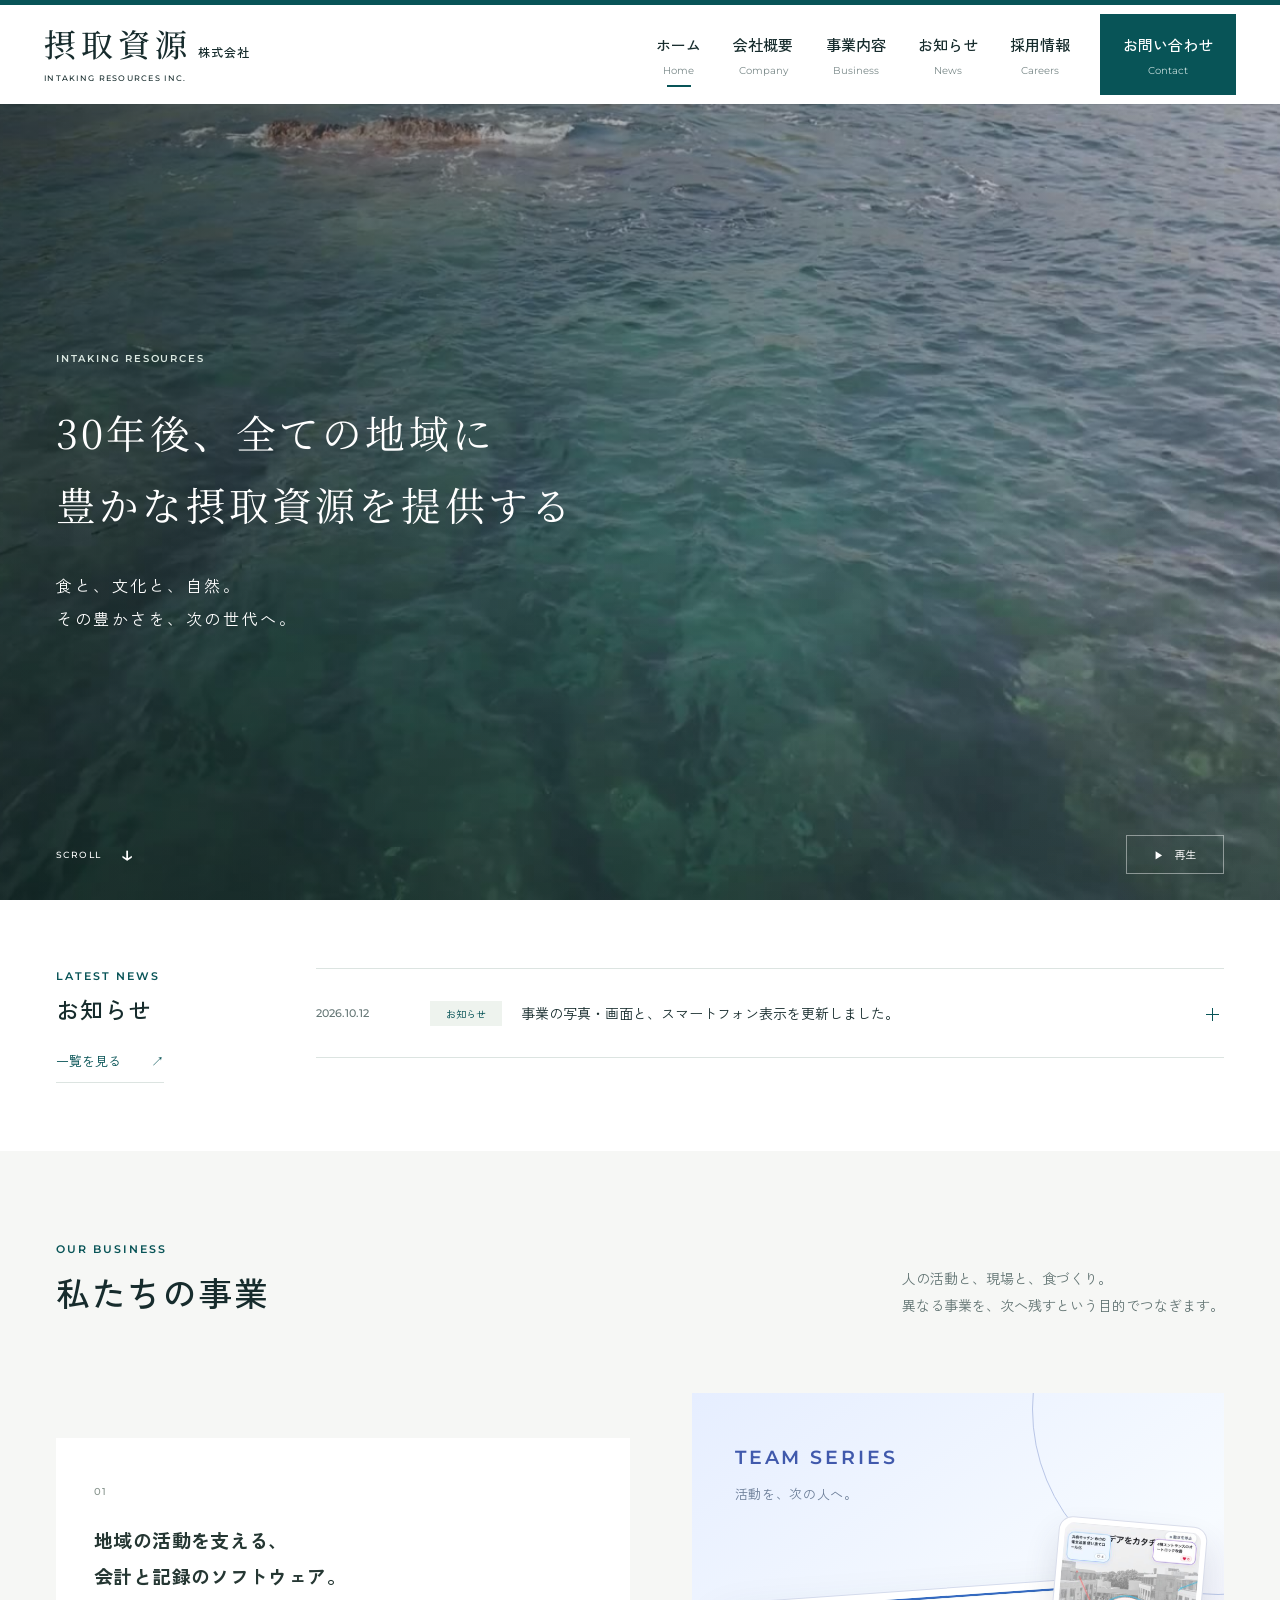
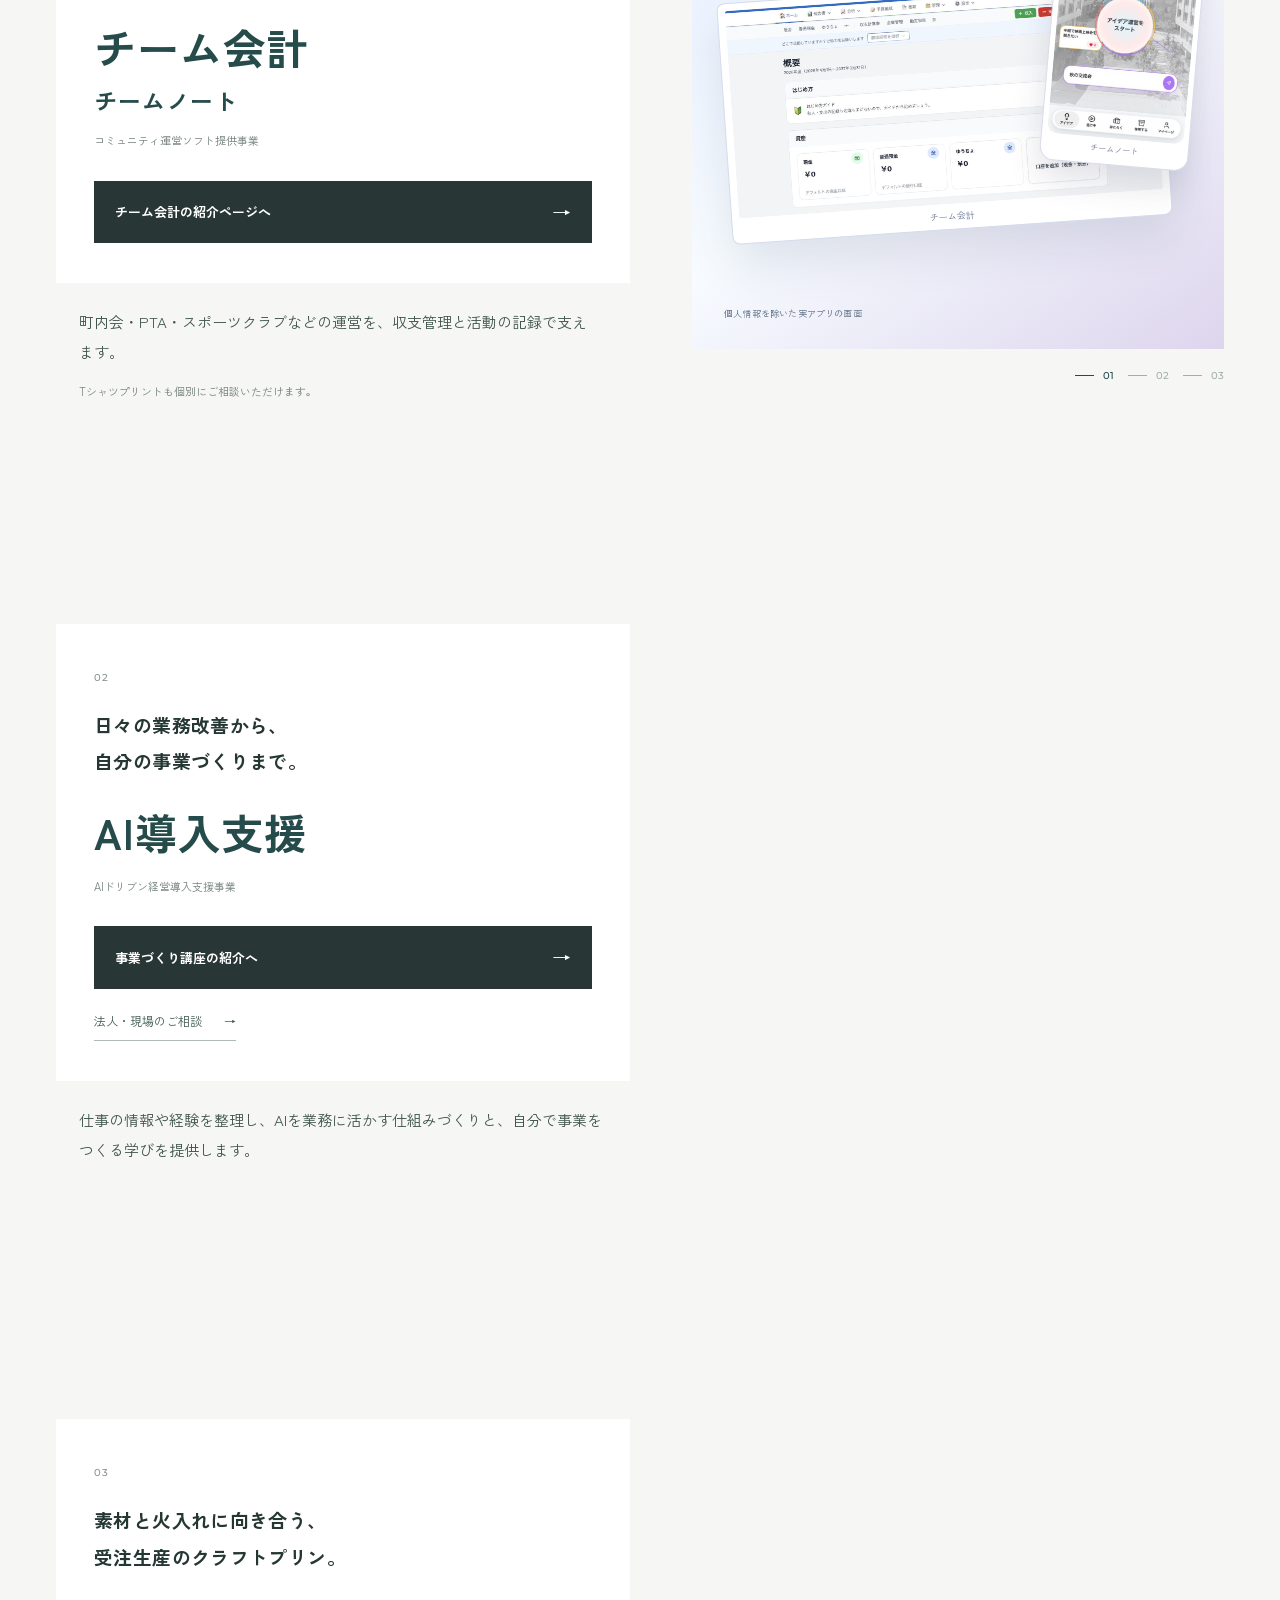
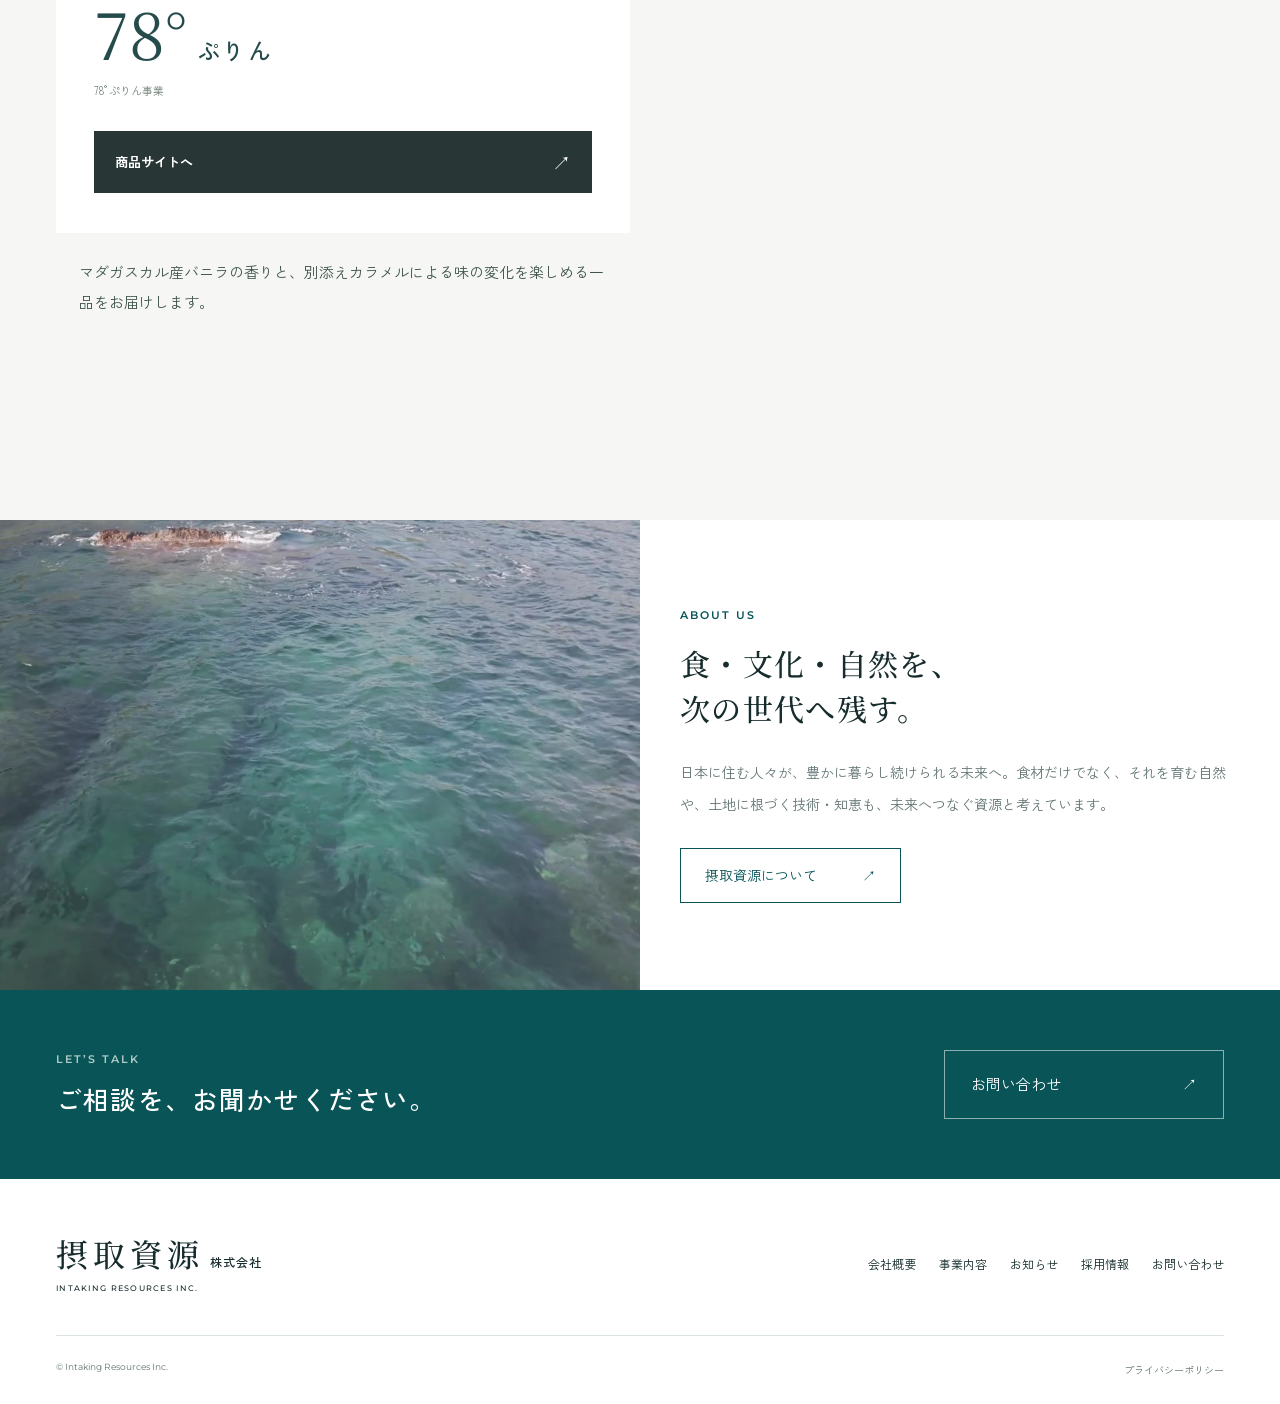
==== commit c1111b7c: "Remove adoption counts from the overview and restore previous business visuals" ====
--- a/index.html
+++ b/index.html
@@ -10,10 +10,10 @@
 <a class="skip-link" href="#main">本文へ移動</a><header class="site-header"><div class="header-inner"><a class="brand" href="#view-top" data-view="top" aria-label="摂取資源株式会社 ホーム"><span class="brand-ja">摂取資源<span>株式会社</span></span><span class="brand-en">INTAKING RESOURCES INC.</span></a><nav class="desktop-nav" aria-label="メインメニュー"><a href="#view-top" data-view="top" class="nav-link"><span>ホーム</span><small>Home</small></a><a href="#view-about" data-view="about" class="nav-link"><span>会社概要</span><small>Company</small></a><a href="#view-services" data-view="services" class="nav-link"><span>事業内容</span><small>Business</small></a><a href="#view-news" data-view="news" class="nav-link"><span>お知らせ</span><small>News</small></a><a href="#view-careers" data-view="careers" class="nav-link"><span>採用情報</span><small>Careers</small></a><a href="#view-contact" data-view="contact" class="nav-link nav-contact"><span>お問い合わせ</span><small>Contact</small></a></nav><button id="menu-button" class="menu-button" aria-expanded="false" aria-controls="mobile-nav" aria-label="メニューを開く"><span></span><span></span><small>MENU</small></button></div><nav id="mobile-nav" class="mobile-nav" aria-label="スマートフォンメニュー" hidden><a href="#view-top" data-view="top" class="nav-link"><span>ホーム</span><small>Home</small></a><a href="#view-about" data-view="about" class="nav-link"><span>会社概要</span><small>Company</small></a><a href="#view-services" data-view="services" class="nav-link"><span>事業内容</span><small>Business</small></a><a href="#view-news" data-view="news" class="nav-link"><span>お知らせ</span><small>News</small></a><a href="#view-careers" data-view="careers" class="nav-link"><span>採用情報</span><small>Careers</small></a><a href="#view-contact" data-view="contact" class="nav-link nav-contact"><span>お問い合わせ</span><small>Contact</small></a></nav></header>
 <main id="main" tabindex="-1">
 <section id="view-top" class="page-view active" aria-label="ホーム">
-<div class="hero"><div class="hero-media"><video id="hero-video" muted playsinline loop preload="none" poster="assets/hero-resources-poster-v7.jpg" aria-label="海岸・緑地・渓流を空から捉えた映像" data-src="assets/hero-resources-v7.mp4"></video></div><div class="hero-shade"></div><div class="hero-content"><p class="eyebrow">INTAKING RESOURCES</p><h1><span>30年後、全ての地域に</span><span>豊かな摂取資源を提供する</span></h1><p class="hero-caption">食と、文化と、自然。<br>その豊かさを、次の世代へ。</p><a class="hero-proof-link" href="team-kaikei.html"><span>チーム会計</span><strong>1,000以上の団体が利用</strong><span aria-hidden="true">↗</span></a></div><div class="hero-bottom"><a href="#home-news" class="scroll-link">SCROLL <span aria-hidden="true">↓</span></a><button id="video-toggle" class="video-toggle" aria-label="映像を再生" disabled><span aria-hidden="true">▶</span> <span id="video-label">読み込み中</span></button></div></div>
-<section class="tk-proof-band" aria-labelledby="tk-band-title"><div class="wrap tk-proof-inner"><div class="tk-proof-heading"><span class="eyebrow">TEAM KAIKEI / TRACK RECORD</span><h2 id="tk-band-title">団体の日々を、<br>実績のある仕組みで。</h2><a href="team-kaikei.html" class="tk-inline-link">チーム会計の実績とデータ保護 <span aria-hidden="true">→</span></a></div><div class="tk-proof-number"><p>チーム会計の利用団体数</p><div><strong>1,000</strong><span>団体以上</span></div><small>2026年10月14日時点</small></div><div class="tk-proof-security"><div><span class="tk-mini-label">DATA PROTECTION</span><strong>国内データセンターに保管</strong><p>通信と保存時の暗号化・毎日のDBバックアップ</p></div><div><span class="tk-mini-label">SECURITY ACTION</span><strong><span class="tk-stars" aria-hidden="true">★★</span> 二つ星を自己宣言</strong><p>情報セキュリティ基本方針を公開</p></div></div></div></section>
+<div class="hero"><div class="hero-media"><video id="hero-video" muted playsinline loop preload="none" poster="assets/hero-resources-poster-v7.jpg" aria-label="海岸・緑地・渓流を空から捉えた映像" data-src="assets/hero-resources-v7.mp4"></video></div><div class="hero-shade"></div><div class="hero-content"><p class="eyebrow">INTAKING RESOURCES</p><h1><span>30年後、全ての地域に</span><span>豊かな摂取資源を提供する</span></h1><p class="hero-caption">食と、文化と、自然。<br>その豊かさを、次の世代へ。</p></div><div class="hero-bottom"><a href="#home-news" class="scroll-link">SCROLL <span aria-hidden="true">↓</span></a><button id="video-toggle" class="video-toggle" aria-label="映像を再生" disabled><span aria-hidden="true">▶</span> <span id="video-label">読み込み中</span></button></div></div>
+
 <div id="home-news" class="home-news wrap"><div class="section-label"><span class="eyebrow">LATEST NEWS</span><h2>お知らせ</h2><a class="text-link" href="#view-news" data-view="news">一覧を見る <span aria-hidden="true">↗</span></a></div><div class="news-feed"><details class="news-entry"><summary><time datetime="2026-10-12">2026.10.12</time><span class="news-category">お知らせ</span><span class="news-headline">事業の写真・画面と、スマートフォン表示を更新しました。</span><span class="news-arrow" aria-hidden="true">＋</span></summary><p>コーポレートサイトに事業の写真や画面を追加し、スマートフォンでの表示を改善しました。</p></details></div></div>
-<section class="home-business business-overview section-space"><div class="wrap"><div class="section-heading"><div><span class="eyebrow">OUR BUSINESS</span><h2>私たちの事業</h2></div><p>人の活動と、現場と、食づくり。<br>異なる事業を、次へ残すという目的でつなぎます。</p></div><div class="business-showcase minimal-showcase" data-showcase><div class="showcase-layout"><div class="showcase-stories"><article id="home-biz-community" class="showcase-story" data-scene="community"><div class="showcase-mobile-visual" aria-hidden="true"><div class="service-device-visual"><img class="device-backdrop" src="assets/course-work.jpg" alt="" loading="lazy"><div class="device-laptop"><div class="device-screen"><span class="device-camera"></span><img src="assets/teamkaikei-home-v12.jpg" alt="" loading="lazy"></div><div class="device-base"></div></div><div class="device-phone"><span class="phone-camera"></span><img src="assets/teamnote-idea-v12.jpg" alt="" loading="lazy"></div><span class="device-caption">PC：チーム会計 ／ スマートフォン：チームノート</span></div></div><div class="showcase-copy"><div class="minimal-service-panel"><span class="minimal-index">01</span><p class="minimal-audience">地域の活動を支える、<br>会計と記録のソフトウェア。</p><h3 class="minimal-name"><span >チーム会計</span><span class="minimal-note-name" >チームノート</span></h3><span class="minimal-business-type">コミュニティ運営ソフト提供事業</span><a class="minimal-button" href="team-kaikei.html">チーム会計の紹介ページへ <span aria-hidden="true">→</span></a></div><div class="minimal-description"><p>町内会・PTA・スポーツクラブなどの運営を、収支管理と活動の記録で支えます。</p><p class="minimal-track-record">チーム会計 <strong>1,000団体以上</strong><small>2026年10月14日時点</small></p><p class="minimal-print" >Tシャツプリントも個別にご相談いただけます。</p></div></div></article><article id="home-biz-ai" class="showcase-story" data-scene="ai"><div class="showcase-mobile-visual" aria-hidden="true"><div class="service-device-visual"><img class="device-backdrop" src="assets/course-work.jpg" alt="" loading="lazy"><div class="device-laptop"><div class="device-screen"><span class="device-camera"></span><img src="assets/course-desktop-v17.jpg" alt="" loading="lazy"></div><div class="device-base"></div></div><div class="device-phone"><span class="phone-camera"></span><img src="assets/course-mobile-v17.jpg" alt="" loading="lazy"></div><span class="device-caption">事業づくり講座の紹介ページ（PC・スマートフォン）</span></div></div><div class="showcase-copy"><div class="minimal-service-panel"><span class="minimal-index">02</span><p class="minimal-audience">日々の業務改善から、<br>自分の事業づくりまで。</p><h3 class="minimal-name">AI導入支援</h3><span class="minimal-business-type">AIドリブン経営導入支援事業</span><div class="minimal-actions"><a class="minimal-button" href="jigyo-zukuri.html">事業づくり講座の紹介へ <span aria-hidden="true">→</span></a><a class="minimal-sub-link" href="#view-contact#for-ai" data-view="contact">法人・現場のご相談 <span aria-hidden="true">→</span></a></div></div><div class="minimal-description"><p>仕事の情報や経験を整理し、AIを業務に活かす仕組みづくりと、自分で事業をつくる学びを提供します。</p></div></div></article><article id="home-biz-pudding" class="showcase-story" data-scene="pudding"><div class="showcase-mobile-visual" aria-hidden="true"><div class="minimal-food"><img src="assets/pudding-concept.png" alt="" loading="lazy"><span>商品イメージ</span></div></div><div class="showcase-copy"><div class="minimal-service-panel"><span class="minimal-index">03</span><p class="minimal-audience">素材と火入れに向き合う、<br>受注生産のクラフトプリン。</p><h3 class="minimal-name minimal-pudding-name">78°<span>ぷりん</span></h3><span class="minimal-business-type">78°ぷりん事業</span><a class="minimal-button" href="https://pudding-sesshu-shigen.web.app/?v=78pudding_v15" target="_blank" rel="noopener">商品サイトへ <span aria-hidden="true">↗</span></a></div><div class="minimal-description"><p>マダガスカル産バニラの香りと、別添えカラメルによる味の変化を楽しめる一品をお届けします。</p></div></div></article></div><aside class="showcase-stage" aria-hidden="true"><div class="showcase-scene is-current" data-image="community"><div class="service-device-visual"><img class="device-backdrop" src="assets/course-work.jpg" alt="" loading="lazy"><div class="device-laptop"><div class="device-screen"><span class="device-camera"></span><img src="assets/teamkaikei-home-v12.jpg" alt="" loading="lazy"></div><div class="device-base"></div></div><div class="device-phone"><span class="phone-camera"></span><img src="assets/teamnote-idea-v12.jpg" alt="" loading="lazy"></div><span class="device-caption">PC：チーム会計 ／ スマートフォン：チームノート</span></div></div><div class="showcase-scene " data-image="ai"><div class="service-device-visual"><img class="device-backdrop" src="assets/course-work.jpg" alt="" loading="lazy"><div class="device-laptop"><div class="device-screen"><span class="device-camera"></span><img src="assets/course-desktop-v17.jpg" alt="" loading="lazy"></div><div class="device-base"></div></div><div class="device-phone"><span class="phone-camera"></span><img src="assets/course-mobile-v17.jpg" alt="" loading="lazy"></div><span class="device-caption">事業づくり講座の紹介ページ（PC・スマートフォン）</span></div></div><div class="showcase-scene " data-image="pudding"><div class="minimal-food"><img src="assets/pudding-concept.png" alt="" loading="lazy"><span>商品イメージ</span></div></div><div class="showcase-progress"><span data-progress="community" class="is-current">01</span><span data-progress="ai">02</span><span data-progress="pudding">03</span></div></aside></div></div></div></section>
+<section class="home-business business-overview section-space"><div class="wrap"><div class="section-heading"><div><span class="eyebrow">OUR BUSINESS</span><h2>私たちの事業</h2></div><p>人の活動と、現場と、食づくり。<br>異なる事業を、次へ残すという目的でつなぎます。</p></div><div class="business-showcase minimal-showcase" data-showcase><div class="showcase-layout"><div class="showcase-stories"><article id="home-biz-community" class="showcase-story" data-scene="community"><div class="showcase-mobile-visual" aria-hidden="true"><div class="scene-community"><span class="scene-wordmark">TEAM SERIES<span>活動を、次の人へ。</span></span><div class="scene-desktop"><img src="assets/teamkaikei-home-v12.jpg" alt="" width="1470" height="719" loading="lazy"><span>チーム会計</span></div><div class="scene-phone"><img src="assets/teamnote-idea-v12.jpg" alt="" width="430" height="666" loading="lazy"><span>チームノート</span></div><span class="scene-footnote">個人情報を除いた実アプリの画面</span></div></div><div class="showcase-copy"><div class="minimal-service-panel"><span class="minimal-index">01</span><p class="minimal-audience">地域の活動を支える、<br>会計と記録のソフトウェア。</p><h3 class="minimal-name"><span >チーム会計</span><span class="minimal-note-name" >チームノート</span></h3><span class="minimal-business-type">コミュニティ運営ソフト提供事業</span><a class="minimal-button" href="team-kaikei.html">チーム会計の紹介ページへ <span aria-hidden="true">→</span></a></div><div class="minimal-description"><p>町内会・PTA・スポーツクラブなどの運営を、収支管理と活動の記録で支えます。</p><p class="minimal-print" >Tシャツプリントも個別にご相談いただけます。</p></div></div></article><article id="home-biz-ai" class="showcase-story" data-scene="ai"><div class="showcase-mobile-visual" aria-hidden="true"><div class="scene-ai"><img class="scene-landscape" src="assets/hero-resources-poster-v7.jpg" alt="" width="1280" height="720" loading="lazy"><div class="scene-knowledge"><span>ONTOLOGY × AI</span><strong>現場の知恵を、<br>使える仕組みに。</strong><div class="knowledge-nodes"><span>業務・活動</span><i aria-hidden="true">↔</i><span>人・目的</span><i aria-hidden="true">↔</i><span>知恵・記録</span></div><p>情報をつなぎ、企画・報告・実行へ。</p></div></div></div><div class="showcase-copy"><div class="minimal-service-panel"><span class="minimal-index">02</span><p class="minimal-audience">日々の業務改善から、<br>自分の事業づくりまで。</p><h3 class="minimal-name">AI導入支援</h3><span class="minimal-business-type">AIドリブン経営導入支援事業</span><div class="minimal-actions"><a class="minimal-button" href="jigyo-zukuri.html">事業づくり講座の紹介へ <span aria-hidden="true">→</span></a><a class="minimal-sub-link" href="#view-contact#for-ai" data-view="contact">法人・現場のご相談 <span aria-hidden="true">→</span></a></div></div><div class="minimal-description"><p>仕事の情報や経験を整理し、AIを業務に活かす仕組みづくりと、自分で事業をつくる学びを提供します。</p></div></div></article><article id="home-biz-pudding" class="showcase-story" data-scene="pudding"><div class="showcase-mobile-visual" aria-hidden="true"><div class="scene-pudding"><img src="assets/pudding-concept.png" alt="" loading="lazy"><span class="pudding-wordmark">78°<small>ぷりん</small></span><span class="scene-footnote">商品イメージ。実際の商品とは異なります。</span></div></div><div class="showcase-copy"><div class="minimal-service-panel"><span class="minimal-index">03</span><p class="minimal-audience">素材と火入れに向き合う、<br>受注生産のクラフトプリン。</p><h3 class="minimal-name minimal-pudding-name">78°<span>ぷりん</span></h3><span class="minimal-business-type">78°ぷりん事業</span><a class="minimal-button" href="https://pudding-sesshu-shigen.web.app/?v=78pudding_v15" target="_blank" rel="noopener">商品サイトへ <span aria-hidden="true">↗</span></a></div><div class="minimal-description"><p>マダガスカル産バニラの香りと、別添えカラメルによる味の変化を楽しめる一品をお届けします。</p></div></div></article></div><aside class="showcase-stage" aria-hidden="true"><div class="showcase-scene is-current" data-image="community"><div class="scene-community"><span class="scene-wordmark">TEAM SERIES<span>活動を、次の人へ。</span></span><div class="scene-desktop"><img src="assets/teamkaikei-home-v12.jpg" alt="" width="1470" height="719" loading="lazy"><span>チーム会計</span></div><div class="scene-phone"><img src="assets/teamnote-idea-v12.jpg" alt="" width="430" height="666" loading="lazy"><span>チームノート</span></div><span class="scene-footnote">個人情報を除いた実アプリの画面</span></div></div><div class="showcase-scene " data-image="ai"><div class="scene-ai"><img class="scene-landscape" src="assets/hero-resources-poster-v7.jpg" alt="" width="1280" height="720" loading="lazy"><div class="scene-knowledge"><span>ONTOLOGY × AI</span><strong>現場の知恵を、<br>使える仕組みに。</strong><div class="knowledge-nodes"><span>業務・活動</span><i aria-hidden="true">↔</i><span>人・目的</span><i aria-hidden="true">↔</i><span>知恵・記録</span></div><p>情報をつなぎ、企画・報告・実行へ。</p></div></div></div><div class="showcase-scene " data-image="pudding"><div class="scene-pudding"><img src="assets/pudding-concept.png" alt="" loading="lazy"><span class="pudding-wordmark">78°<small>ぷりん</small></span><span class="scene-footnote">商品イメージ。実際の商品とは異なります。</span></div></div><div class="showcase-progress"><span data-progress="community" class="is-current">01</span><span data-progress="ai">02</span><span data-progress="pudding">03</span></div></aside></div></div></div></section>
 <section class="company-feature"><div class="company-landscape" role="img" aria-label="空から見た資源の風景"></div><div class="company-feature-text"><span class="eyebrow">ABOUT US</span><h2>食・文化・自然を、<br>次の世代へ残す。</h2><p>日本に住む人々が、豊かに暮らし続けられる未来へ。食材だけでなく、それを育む自然や、土地に根づく技術・知恵も、未来へつなぐ資源と考えています。</p><a class="outline-link" href="#view-about" data-view="about">摂取資源について <span aria-hidden="true">↗</span></a></div></section>
 </section>
 <section id="view-about" class="page-view"><div class="page-title wrap"><span class="eyebrow">COMPANY</span><h1>私たちについて</h1></div><div class="wrap page-content">
@@ -32,7 +32,7 @@
 </div></section>
 <details class="founder-story"><summary><span><span class="eyebrow">FOUNDER’S STORY</span><strong>自然は、残すことが資産になる。</strong></span><span class="story-toggle" aria-hidden="true">＋</span></summary><div><p>屋久島で美しい水場を見つけ、飲もうとしたときのことです。上流では農薬を使った農業をしているため、飲まない方がいいと聞きました。目に映る美しさだけでは、自然の状態は分からない。そのことが、私には大きな衝撃でした。</p><p>食をつくる営みと、水や土壌はつながっています。食・文化・自然を別々に考えず、その関係ごと未来へ残したい。この思いが、私たちの出発点です。</p><p class="signature">代表取締役　岡本 直樹</p></div></details>
 <div id="about-profile" class="company-profile"><h2>会社概要</h2><dl><div><dt>会社名</dt><dd>摂取資源株式会社<br><span lang="en">Intaking Resources Inc.</span></dd></div><div><dt>代表者</dt><dd>代表取締役 岡本 直樹</dd></div><div><dt>所在地</dt><dd>〒150-0043 東京都渋谷区道玄坂1丁目10番8号<br>渋谷道玄坂東急ビル2F-C</dd></div><div><dt>事業内容</dt><dd>コミュニティ運営ソフト提供事業<br>AIドリブン経営導入支援事業<br>78°ぷりん事業</dd></div></dl></div></div></section>
-<section id="view-services" class="page-view"><div class="page-title wrap"><span class="eyebrow">BUSINESS</span><h1>事業内容</h1><p>人の活動と、現場と、食づくりを支える。</p></div><div class="business-overview"><div class="wrap"><div class="business-showcase minimal-showcase" data-showcase><div class="showcase-layout"><div class="showcase-stories"><article id="biz-community" class="showcase-story" data-scene="community"><div class="showcase-mobile-visual" aria-hidden="true"><div class="service-device-visual"><img class="device-backdrop" src="assets/course-work.jpg" alt="" loading="lazy"><div class="device-laptop"><div class="device-screen"><span class="device-camera"></span><img src="assets/teamkaikei-home-v12.jpg" alt="" loading="lazy"></div><div class="device-base"></div></div><div class="device-phone"><span class="phone-camera"></span><img src="assets/teamnote-idea-v12.jpg" alt="" loading="lazy"></div><span class="device-caption">PC：チーム会計 ／ スマートフォン：チームノート</span></div></div><div class="showcase-copy"><div class="minimal-service-panel"><span class="minimal-index">01</span><p class="minimal-audience">地域の活動を支える、<br>会計と記録のソフトウェア。</p><h2 class="minimal-name"><span id=service-accounting>チーム会計</span><span class="minimal-note-name" id=service-note>チームノート</span></h2><span class="minimal-business-type">コミュニティ運営ソフト提供事業</span><a class="minimal-button" href="team-kaikei.html">チーム会計の紹介ページへ <span aria-hidden="true">→</span></a></div><div class="minimal-description"><p>町内会・PTA・スポーツクラブなどの運営を、収支管理と活動の記録で支えます。</p><p class="minimal-track-record">チーム会計 <strong>1,000団体以上</strong><small>2026年10月14日時点</small></p><p class="minimal-print" id="service-print">Tシャツプリントも個別にご相談いただけます。</p></div></div></article><article id="biz-ai" class="showcase-story" data-scene="ai"><div class="showcase-mobile-visual" aria-hidden="true"><div class="service-device-visual"><img class="device-backdrop" src="assets/course-work.jpg" alt="" loading="lazy"><div class="device-laptop"><div class="device-screen"><span class="device-camera"></span><img src="assets/course-desktop-v17.jpg" alt="" loading="lazy"></div><div class="device-base"></div></div><div class="device-phone"><span class="phone-camera"></span><img src="assets/course-mobile-v17.jpg" alt="" loading="lazy"></div><span class="device-caption">事業づくり講座の紹介ページ（PC・スマートフォン）</span></div></div><div class="showcase-copy"><div class="minimal-service-panel"><span class="minimal-index">02</span><p class="minimal-audience">日々の業務改善から、<br>自分の事業づくりまで。</p><h2 class="minimal-name">AI導入支援</h2><span class="minimal-business-type">AIドリブン経営導入支援事業</span><div class="minimal-actions"><a class="minimal-button" href="jigyo-zukuri.html">事業づくり講座の紹介へ <span aria-hidden="true">→</span></a><a class="minimal-sub-link" href="#view-contact#for-ai" data-view="contact">法人・現場のご相談 <span aria-hidden="true">→</span></a></div></div><div class="minimal-description"><p>仕事の情報や経験を整理し、AIを業務に活かす仕組みづくりと、自分で事業をつくる学びを提供します。</p></div></div></article><article id="biz-pudding" class="showcase-story" data-scene="pudding"><div class="showcase-mobile-visual" aria-hidden="true"><div class="minimal-food"><img src="assets/pudding-concept.png" alt="" loading="lazy"><span>商品イメージ</span></div></div><div class="showcase-copy"><div class="minimal-service-panel"><span class="minimal-index">03</span><p class="minimal-audience">素材と火入れに向き合う、<br>受注生産のクラフトプリン。</p><h2 class="minimal-name minimal-pudding-name">78°<span>ぷりん</span></h2><span class="minimal-business-type">78°ぷりん事業</span><a class="minimal-button" href="https://pudding-sesshu-shigen.web.app/?v=78pudding_v15" target="_blank" rel="noopener">商品サイトへ <span aria-hidden="true">↗</span></a></div><div class="minimal-description"><p>マダガスカル産バニラの香りと、別添えカラメルによる味の変化を楽しめる一品をお届けします。</p></div></div></article></div><aside class="showcase-stage" aria-hidden="true"><div class="showcase-scene is-current" data-image="community"><div class="service-device-visual"><img class="device-backdrop" src="assets/course-work.jpg" alt="" loading="lazy"><div class="device-laptop"><div class="device-screen"><span class="device-camera"></span><img src="assets/teamkaikei-home-v12.jpg" alt="" loading="lazy"></div><div class="device-base"></div></div><div class="device-phone"><span class="phone-camera"></span><img src="assets/teamnote-idea-v12.jpg" alt="" loading="lazy"></div><span class="device-caption">PC：チーム会計 ／ スマートフォン：チームノート</span></div></div><div class="showcase-scene " data-image="ai"><div class="service-device-visual"><img class="device-backdrop" src="assets/course-work.jpg" alt="" loading="lazy"><div class="device-laptop"><div class="device-screen"><span class="device-camera"></span><img src="assets/course-desktop-v17.jpg" alt="" loading="lazy"></div><div class="device-base"></div></div><div class="device-phone"><span class="phone-camera"></span><img src="assets/course-mobile-v17.jpg" alt="" loading="lazy"></div><span class="device-caption">事業づくり講座の紹介ページ（PC・スマートフォン）</span></div></div><div class="showcase-scene " data-image="pudding"><div class="minimal-food"><img src="assets/pudding-concept.png" alt="" loading="lazy"><span>商品イメージ</span></div></div><div class="showcase-progress"><span data-progress="community" class="is-current">01</span><span data-progress="ai">02</span><span data-progress="pudding">03</span></div></aside></div></div></div></div></section>
+<section id="view-services" class="page-view"><div class="page-title wrap"><span class="eyebrow">BUSINESS</span><h1>事業内容</h1><p>人の活動と、現場と、食づくりを支える。</p></div><div class="business-overview"><div class="wrap"><div class="business-showcase minimal-showcase" data-showcase><div class="showcase-layout"><div class="showcase-stories"><article id="biz-community" class="showcase-story" data-scene="community"><div class="showcase-mobile-visual" aria-hidden="true"><div class="scene-community"><span class="scene-wordmark">TEAM SERIES<span>活動を、次の人へ。</span></span><div class="scene-desktop"><img src="assets/teamkaikei-home-v12.jpg" alt="" width="1470" height="719" loading="lazy"><span>チーム会計</span></div><div class="scene-phone"><img src="assets/teamnote-idea-v12.jpg" alt="" width="430" height="666" loading="lazy"><span>チームノート</span></div><span class="scene-footnote">個人情報を除いた実アプリの画面</span></div></div><div class="showcase-copy"><div class="minimal-service-panel"><span class="minimal-index">01</span><p class="minimal-audience">地域の活動を支える、<br>会計と記録のソフトウェア。</p><h2 class="minimal-name"><span id=service-accounting>チーム会計</span><span class="minimal-note-name" id=service-note>チームノート</span></h2><span class="minimal-business-type">コミュニティ運営ソフト提供事業</span><a class="minimal-button" href="team-kaikei.html">チーム会計の紹介ページへ <span aria-hidden="true">→</span></a></div><div class="minimal-description"><p>町内会・PTA・スポーツクラブなどの運営を、収支管理と活動の記録で支えます。</p><p class="minimal-print" id="service-print">Tシャツプリントも個別にご相談いただけます。</p></div></div></article><article id="biz-ai" class="showcase-story" data-scene="ai"><div class="showcase-mobile-visual" aria-hidden="true"><div class="scene-ai"><img class="scene-landscape" src="assets/hero-resources-poster-v7.jpg" alt="" width="1280" height="720" loading="lazy"><div class="scene-knowledge"><span>ONTOLOGY × AI</span><strong>現場の知恵を、<br>使える仕組みに。</strong><div class="knowledge-nodes"><span>業務・活動</span><i aria-hidden="true">↔</i><span>人・目的</span><i aria-hidden="true">↔</i><span>知恵・記録</span></div><p>情報をつなぎ、企画・報告・実行へ。</p></div></div></div><div class="showcase-copy"><div class="minimal-service-panel"><span class="minimal-index">02</span><p class="minimal-audience">日々の業務改善から、<br>自分の事業づくりまで。</p><h2 class="minimal-name">AI導入支援</h2><span class="minimal-business-type">AIドリブン経営導入支援事業</span><div class="minimal-actions"><a class="minimal-button" href="jigyo-zukuri.html">事業づくり講座の紹介へ <span aria-hidden="true">→</span></a><a class="minimal-sub-link" href="#view-contact#for-ai" data-view="contact">法人・現場のご相談 <span aria-hidden="true">→</span></a></div></div><div class="minimal-description"><p>仕事の情報や経験を整理し、AIを業務に活かす仕組みづくりと、自分で事業をつくる学びを提供します。</p></div></div></article><article id="biz-pudding" class="showcase-story" data-scene="pudding"><div class="showcase-mobile-visual" aria-hidden="true"><div class="scene-pudding"><img src="assets/pudding-concept.png" alt="" loading="lazy"><span class="pudding-wordmark">78°<small>ぷりん</small></span><span class="scene-footnote">商品イメージ。実際の商品とは異なります。</span></div></div><div class="showcase-copy"><div class="minimal-service-panel"><span class="minimal-index">03</span><p class="minimal-audience">素材と火入れに向き合う、<br>受注生産のクラフトプリン。</p><h2 class="minimal-name minimal-pudding-name">78°<span>ぷりん</span></h2><span class="minimal-business-type">78°ぷりん事業</span><a class="minimal-button" href="https://pudding-sesshu-shigen.web.app/?v=78pudding_v15" target="_blank" rel="noopener">商品サイトへ <span aria-hidden="true">↗</span></a></div><div class="minimal-description"><p>マダガスカル産バニラの香りと、別添えカラメルによる味の変化を楽しめる一品をお届けします。</p></div></div></article></div><aside class="showcase-stage" aria-hidden="true"><div class="showcase-scene is-current" data-image="community"><div class="scene-community"><span class="scene-wordmark">TEAM SERIES<span>活動を、次の人へ。</span></span><div class="scene-desktop"><img src="assets/teamkaikei-home-v12.jpg" alt="" width="1470" height="719" loading="lazy"><span>チーム会計</span></div><div class="scene-phone"><img src="assets/teamnote-idea-v12.jpg" alt="" width="430" height="666" loading="lazy"><span>チームノート</span></div><span class="scene-footnote">個人情報を除いた実アプリの画面</span></div></div><div class="showcase-scene " data-image="ai"><div class="scene-ai"><img class="scene-landscape" src="assets/hero-resources-poster-v7.jpg" alt="" width="1280" height="720" loading="lazy"><div class="scene-knowledge"><span>ONTOLOGY × AI</span><strong>現場の知恵を、<br>使える仕組みに。</strong><div class="knowledge-nodes"><span>業務・活動</span><i aria-hidden="true">↔</i><span>人・目的</span><i aria-hidden="true">↔</i><span>知恵・記録</span></div><p>情報をつなぎ、企画・報告・実行へ。</p></div></div></div><div class="showcase-scene " data-image="pudding"><div class="scene-pudding"><img src="assets/pudding-concept.png" alt="" loading="lazy"><span class="pudding-wordmark">78°<small>ぷりん</small></span><span class="scene-footnote">商品イメージ。実際の商品とは異なります。</span></div></div><div class="showcase-progress"><span data-progress="community" class="is-current">01</span><span data-progress="ai">02</span><span data-progress="pudding">03</span></div></aside></div></div></div></div></section>
 <section id="view-news" class="page-view"><div class="page-title wrap"><span class="eyebrow">INFORMATION</span><h1>お知らせ・最新情報</h1></div><div class="wrap page-content"><div class="news-filters" aria-label="お知らせの絞り込み"><button data-filter="all" aria-pressed="true">すべて</button><button data-filter="info" aria-pressed="false">お知らせ</button><button data-filter="press" aria-pressed="false">プレスリリース</button></div><div id="news-results" aria-live="polite"><div data-news-type="info"><details class="news-entry"><summary><time datetime="2026-10-12">2026.10.12</time><span class="news-category">お知らせ</span><span class="news-headline">事業の写真・画面と、スマートフォン表示を更新しました。</span><span class="news-arrow" aria-hidden="true">＋</span></summary><p>コーポレートサイトに事業の写真や画面を追加し、スマートフォンでの表示を改善しました。</p></details></div><p id="news-empty" class="empty-state" hidden>現在、掲載しているプレスリリースはありません。</p></div></div></section>
 <section id="view-careers" class="page-view"><div class="page-title wrap"><span class="eyebrow">CAREERS</span><h1>一緒に、形にする。</h1></div><div class="wrap page-content careers-content"><p class="intro">コミュニティの運営支援、AI導入支援、プリンづくり。<br>私たちの仕事に関心のある方からのご連絡をお待ちしています。</p><div class="career-lines"><div><span>01</span><h2>チームを支える</h2><p>アプリの運営・導入先へのサポート</p></div><div><span>02</span><h2>現場の仕組みをつくる</h2><p>業務フローの設計・AIの実装</p></div><div><span>03</span><h2>食をつくり、届ける</h2><p>プリンの製造・品質管理・販売</p></div></div><p>関わり方は、ご相談の内容に応じて個別にご案内します。</p><a class="solid-link" href="#view-contact" data-view="contact">採用について問い合わせる <span aria-hidden="true">↗</span></a></div></section>
 <section id="view-contact" class="page-view"><div class="page-title wrap"><span class="eyebrow">CONTACT</span><h1>お問い合わせ</h1></div><div class="wrap page-content"><div class="contact-form-layout"><div class="contact-intro"><h2>ご相談を、<br>お聞かせください。</h2><p>事業のご相談、協業のご提案、採用についてなど、こちらのフォームからお送りください。</p><div class="contact-recipient"><span>宛先</span><strong>摂取資源株式会社<br>岡本 直樹</strong></div></div><div class="contact-form-area"><form id="contact-form" action="https://formsubmit.co/bb38c7edfd2f666e99dc5fc3deac4e98" method="POST"><div class="form-pair"><div class="form-field"><label for="contact-name">お名前 <span class="required-label">必須</span></label><input id="contact-name" name="name" type="text" required maxlength="100" autocomplete="name" placeholder="例：山田 太郎"></div><div class="form-field"><label for="contact-organization">会社・団体名 <span class="optional-label">任意</span></label><input id="contact-organization" name="organization" type="text" maxlength="120" autocomplete="organization" placeholder="例：株式会社〇〇"></div></div><div class="form-field"><label for="contact-email">返信用メールアドレス <span class="required-label">必須</span></label><input id="contact-email" name="email" type="email" required maxlength="254" autocomplete="email" placeholder="例：yamada@example.com"><small>ご回答の連絡先として使用します。</small></div><div class="form-field"><label for="contact-category">ご相談項目 <span class="required-label">必須</span></label><select id="contact-category" name="category" required><option value="">選択してください</option><option>コミュニティ運営ソフトについて</option><option>チーム会計について</option><option>チームノートについて</option><option>Tシャツプリントについて</option><option>AIドリブン経営導入支援事業</option><option>78°ぷりん事業</option><option>採用について</option><option>協業のご提案</option><option>その他</option></select></div><div class="form-field"><label for="contact-subject">件名 <span class="required-label">必須</span></label><input id="contact-subject" name="subject" type="text" required maxlength="120" placeholder="ご相談の概要をご記入ください"></div><div class="form-field"><label for="contact-message">お問い合わせ内容 <span class="required-label">必須</span></label><textarea id="contact-message" name="message" rows="7" required maxlength="5000" placeholder="ご相談の内容やご希望をご記入ください"></textarea></div><div class="form-honeypot" aria-hidden="true"><label for="contact-website">ウェブサイト</label><input id="contact-website" name="_honey" type="text" tabindex="-1" autocomplete="off"></div><input type="hidden" name="_subject" value="【摂取資源株式会社】公式サイトからのお問い合わせ"><input type="hidden" name="_template" value="table"><label class="form-consent"><input id="contact-consent" name="consent" type="checkbox" required value="同意する"><span><a href="#view-privacy" data-view="privacy">個人情報の取り扱い</a>に同意します。</span></label><p id="contact-status" class="form-status" role="status" aria-live="polite" hidden></p><button id="contact-submit" type="submit" class="solid-link form-submit">送信する <span aria-hidden="true">→</span></button></form><div id="contact-success" class="contact-success" role="status" tabindex="-1" hidden><span class="eyebrow">MESSAGE SENT</span><h2>お問い合わせを送信しました。</h2><p>内容を確認のうえ、ご入力のメールアドレスへご連絡します。</p><p id="contact-reference" class="contact-reference"></p><button id="contact-again" class="outline-link" type="button">別のお問い合わせを送る <span aria-hidden="true">→</span></button></div></div></div></div></section>
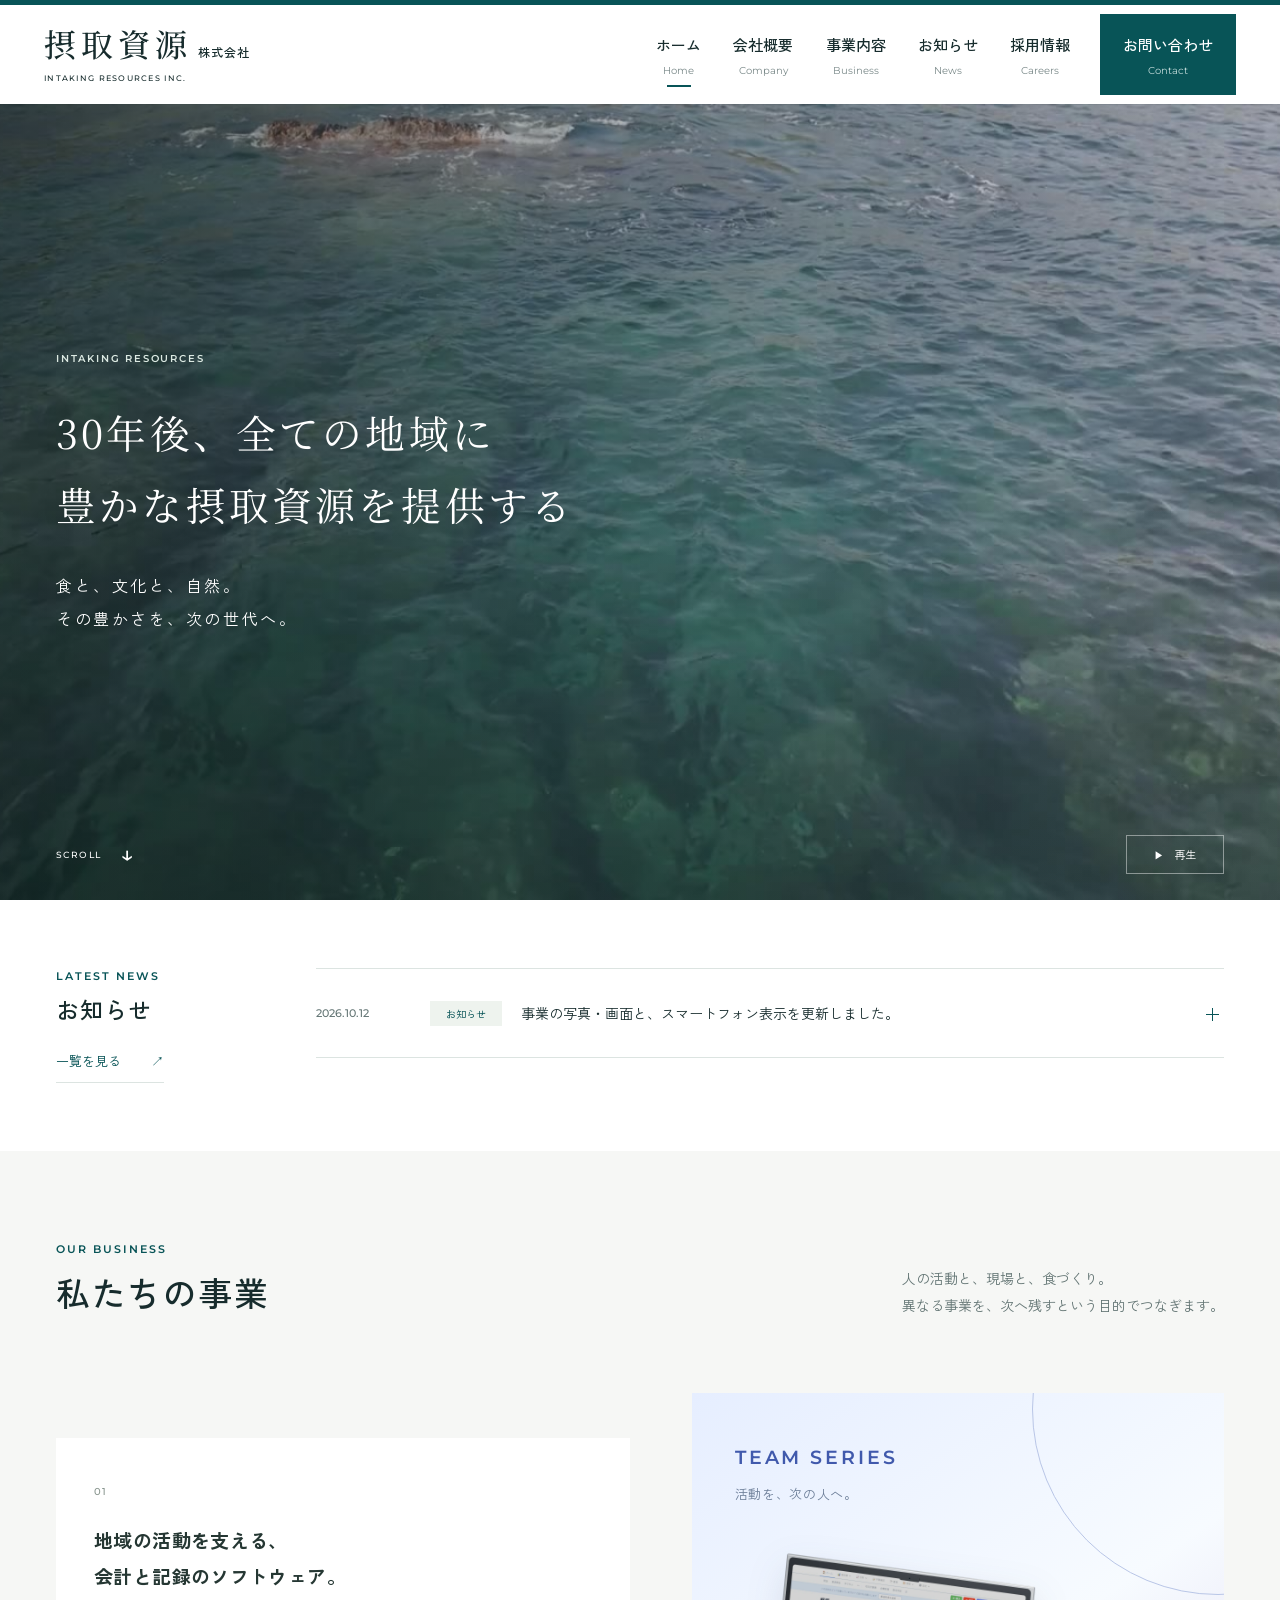
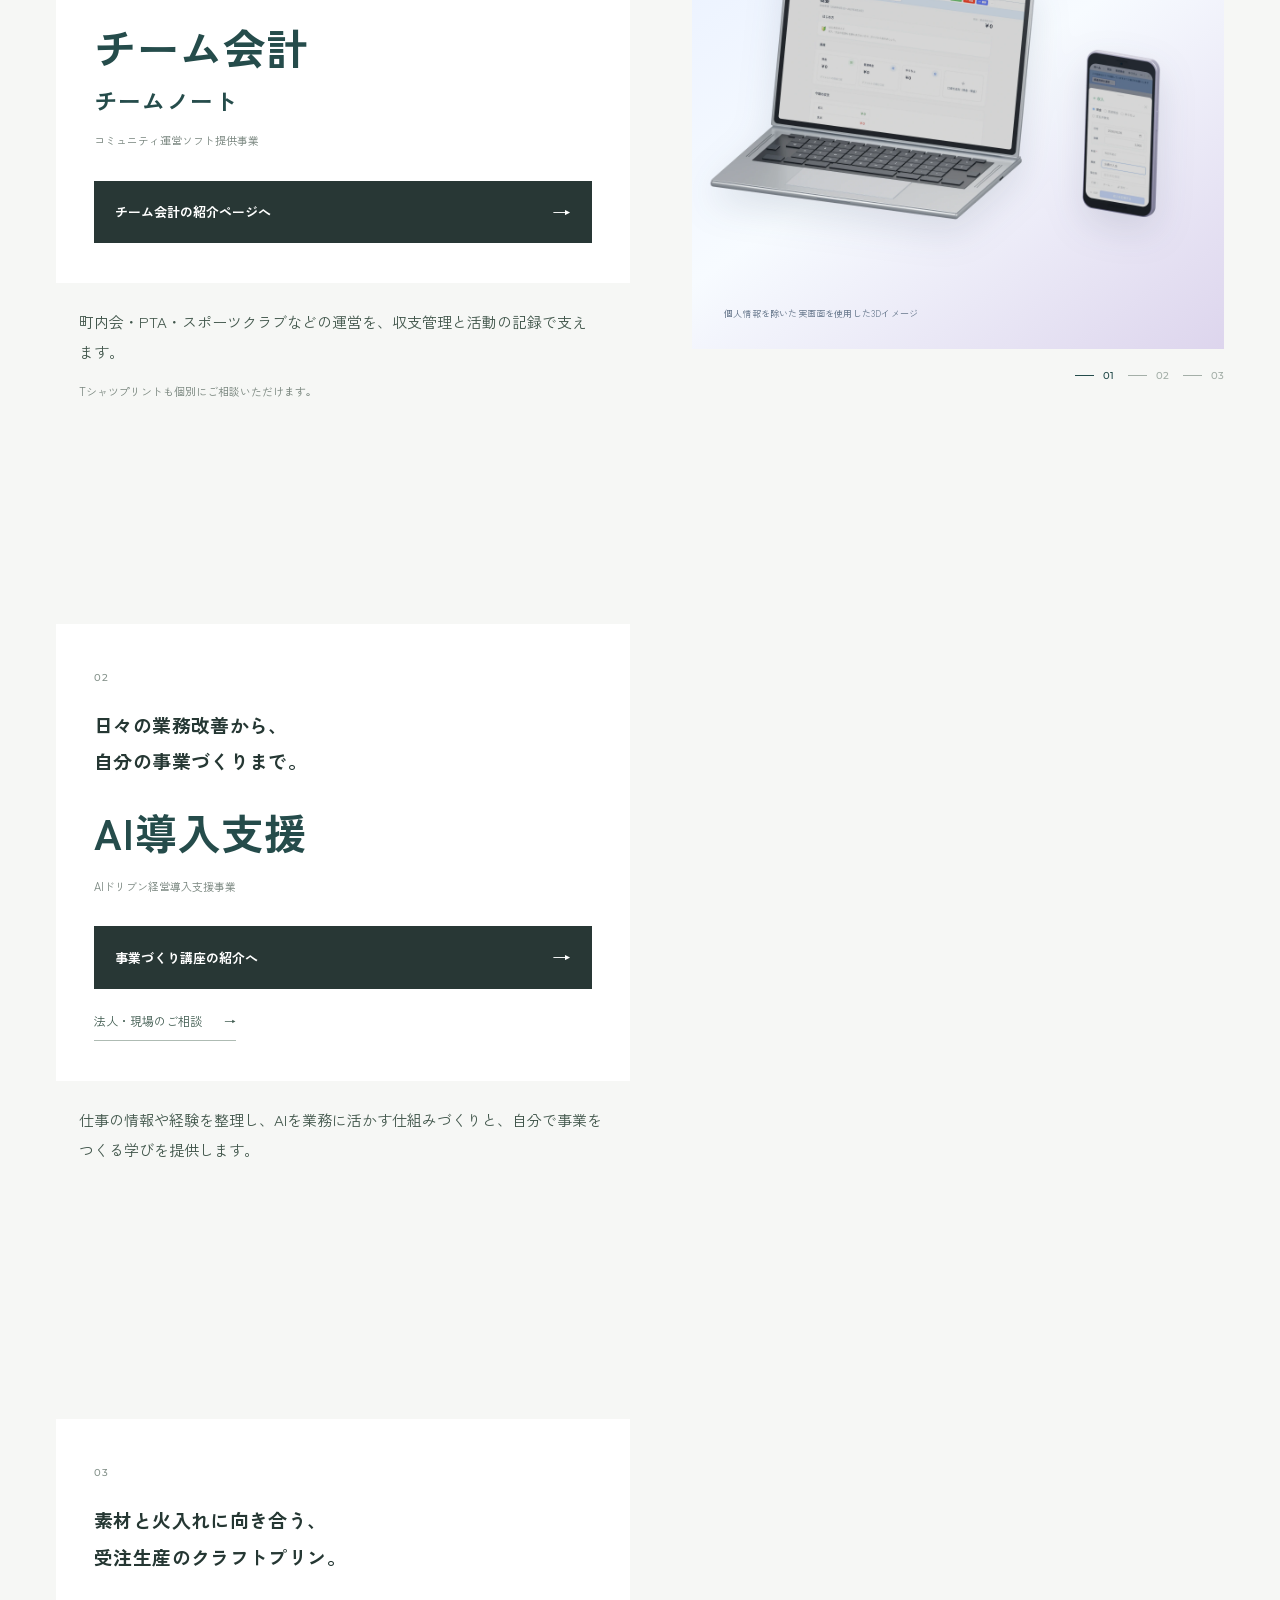
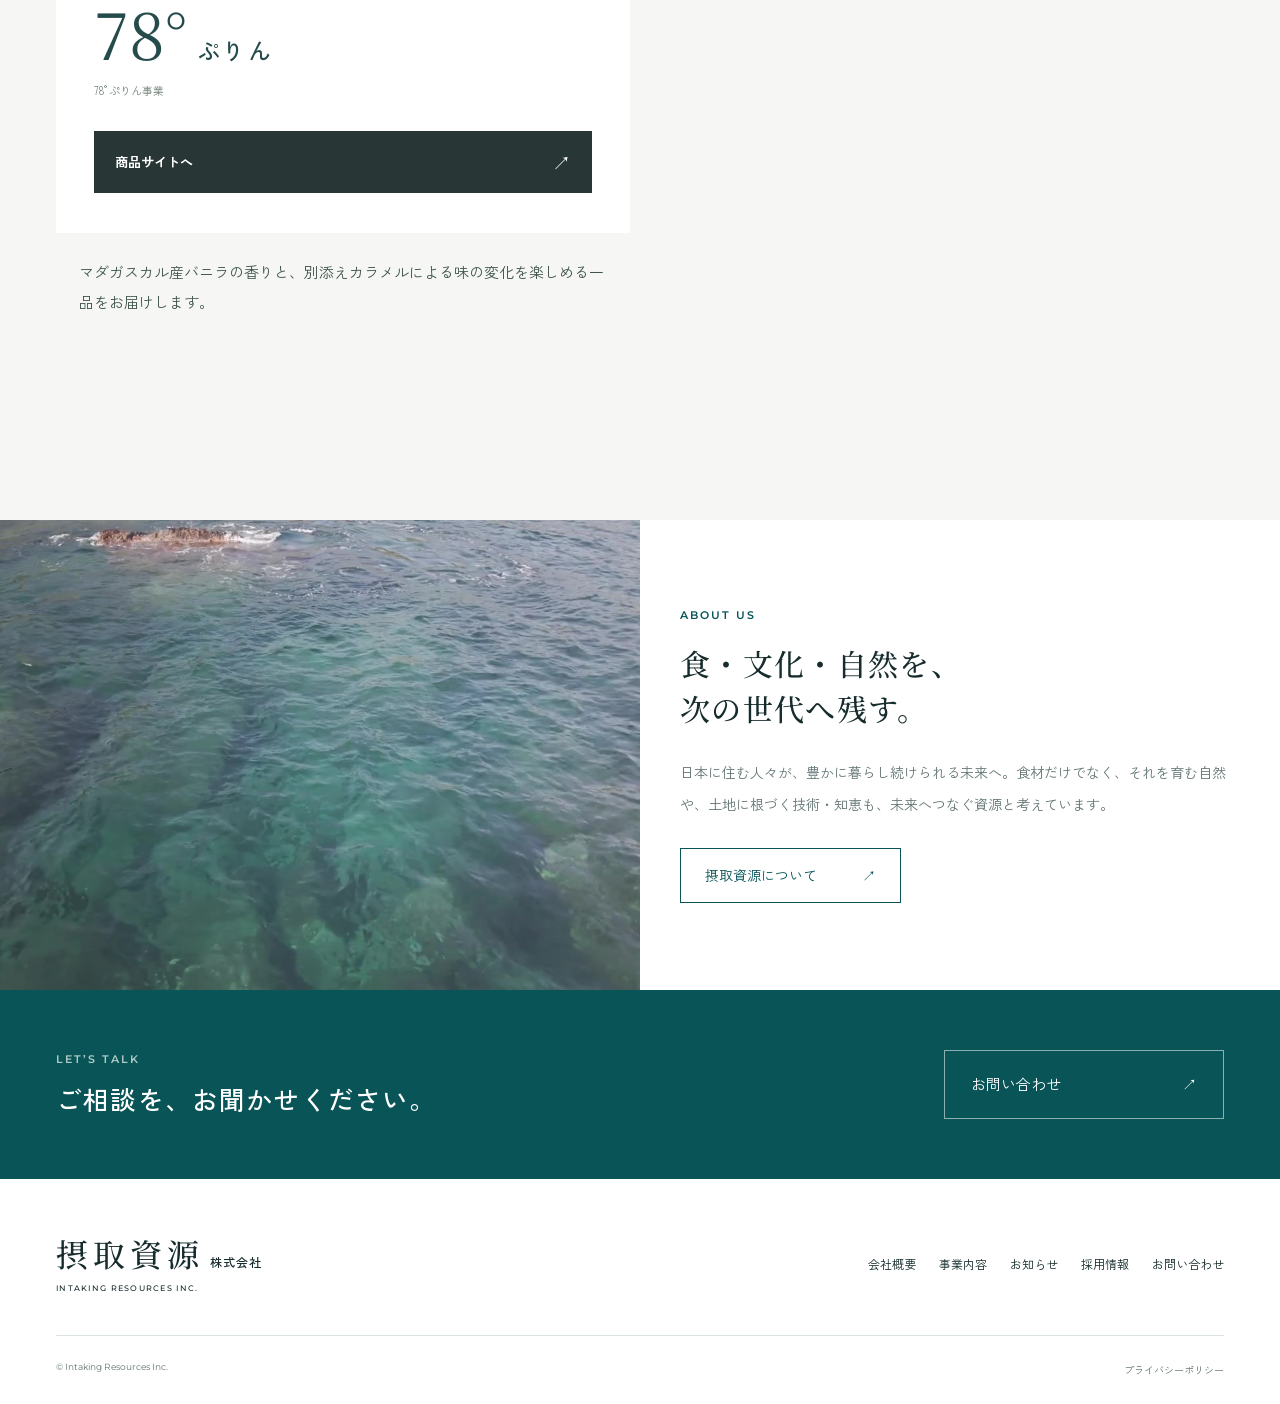
==== commit 1a440fe2: "Update TeamKaikei device visuals and website placements" ====
--- a/index.html
+++ b/index.html
@@ -6,14 +6,14 @@
 <meta property="og:title" content="摂取資源株式会社"><meta property="og:description" content="30年後、全ての地域に豊かな摂取資源を提供する。"><meta property="og:type" content="website"><meta property="og:url" content="https://intakingresources.com/"><meta property="og:image" content="https://intakingresources.com/assets/hero-resources-poster-v7.jpg">
 <link rel="icon" href="data:image/svg+xml,%3Csvg xmlns='http://www.w3.org/2000/svg' viewBox='0 0 64 64'%3E%3Crect width='64' height='64' rx='8' fill='%23085457'/%3E%3Ctext x='32' y='45' text-anchor='middle' fill='white' font-size='40'%3E摂%3C/text%3E%3C/svg%3E">
 <link rel="preconnect" href="https://fonts.googleapis.com"><link rel="preconnect" href="https://fonts.gstatic.com" crossorigin><link href="https://fonts.googleapis.com/css2?family=Montserrat:wght@400;500;600;700&family=Noto+Serif+JP:wght@400;500&family=Zen+Kaku+Gothic+New:wght@400;500;700&display=swap" rel="stylesheet">
-<script>document.documentElement.classList.add('js')</script><link rel="stylesheet" href="styles.css?v=20261017-17"><link rel="stylesheet" href="course-guide.css?v=20261017-14"><link rel="stylesheet" href="team-kaikei.css?v=20261017-17"><script src="app.js?v=20261015-13" defer></script></head><body>
+<script>document.documentElement.classList.add('js')</script><link rel="stylesheet" href="styles.css?v=20261026-22"><link rel="stylesheet" href="course-guide.css?v=20261017-14"><link rel="stylesheet" href="team-kaikei.css?v=20261026-22"><script src="app.js?v=20261015-13" defer></script></head><body>
 <a class="skip-link" href="#main">本文へ移動</a><header class="site-header"><div class="header-inner"><a class="brand" href="#view-top" data-view="top" aria-label="摂取資源株式会社 ホーム"><span class="brand-ja">摂取資源<span>株式会社</span></span><span class="brand-en">INTAKING RESOURCES INC.</span></a><nav class="desktop-nav" aria-label="メインメニュー"><a href="#view-top" data-view="top" class="nav-link"><span>ホーム</span><small>Home</small></a><a href="#view-about" data-view="about" class="nav-link"><span>会社概要</span><small>Company</small></a><a href="#view-services" data-view="services" class="nav-link"><span>事業内容</span><small>Business</small></a><a href="#view-news" data-view="news" class="nav-link"><span>お知らせ</span><small>News</small></a><a href="#view-careers" data-view="careers" class="nav-link"><span>採用情報</span><small>Careers</small></a><a href="#view-contact" data-view="contact" class="nav-link nav-contact"><span>お問い合わせ</span><small>Contact</small></a></nav><button id="menu-button" class="menu-button" aria-expanded="false" aria-controls="mobile-nav" aria-label="メニューを開く"><span></span><span></span><small>MENU</small></button></div><nav id="mobile-nav" class="mobile-nav" aria-label="スマートフォンメニュー" hidden><a href="#view-top" data-view="top" class="nav-link"><span>ホーム</span><small>Home</small></a><a href="#view-about" data-view="about" class="nav-link"><span>会社概要</span><small>Company</small></a><a href="#view-services" data-view="services" class="nav-link"><span>事業内容</span><small>Business</small></a><a href="#view-news" data-view="news" class="nav-link"><span>お知らせ</span><small>News</small></a><a href="#view-careers" data-view="careers" class="nav-link"><span>採用情報</span><small>Careers</small></a><a href="#view-contact" data-view="contact" class="nav-link nav-contact"><span>お問い合わせ</span><small>Contact</small></a></nav></header>
 <main id="main" tabindex="-1">
 <section id="view-top" class="page-view active" aria-label="ホーム">
 <div class="hero"><div class="hero-media"><video id="hero-video" muted playsinline loop preload="none" poster="assets/hero-resources-poster-v7.jpg" aria-label="海岸・緑地・渓流を空から捉えた映像" data-src="assets/hero-resources-v7.mp4"></video></div><div class="hero-shade"></div><div class="hero-content"><p class="eyebrow">INTAKING RESOURCES</p><h1><span>30年後、全ての地域に</span><span>豊かな摂取資源を提供する</span></h1><p class="hero-caption">食と、文化と、自然。<br>その豊かさを、次の世代へ。</p></div><div class="hero-bottom"><a href="#home-news" class="scroll-link">SCROLL <span aria-hidden="true">↓</span></a><button id="video-toggle" class="video-toggle" aria-label="映像を再生" disabled><span aria-hidden="true">▶</span> <span id="video-label">読み込み中</span></button></div></div>
 
 <div id="home-news" class="home-news wrap"><div class="section-label"><span class="eyebrow">LATEST NEWS</span><h2>お知らせ</h2><a class="text-link" href="#view-news" data-view="news">一覧を見る <span aria-hidden="true">↗</span></a></div><div class="news-feed"><details class="news-entry"><summary><time datetime="2026-10-12">2026.10.12</time><span class="news-category">お知らせ</span><span class="news-headline">事業の写真・画面と、スマートフォン表示を更新しました。</span><span class="news-arrow" aria-hidden="true">＋</span></summary><p>コーポレートサイトに事業の写真や画面を追加し、スマートフォンでの表示を改善しました。</p></details></div></div>
-<section class="home-business business-overview section-space"><div class="wrap"><div class="section-heading"><div><span class="eyebrow">OUR BUSINESS</span><h2>私たちの事業</h2></div><p>人の活動と、現場と、食づくり。<br>異なる事業を、次へ残すという目的でつなぎます。</p></div><div class="business-showcase minimal-showcase" data-showcase><div class="showcase-layout"><div class="showcase-stories"><article id="home-biz-community" class="showcase-story" data-scene="community"><div class="showcase-mobile-visual" aria-hidden="true"><div class="scene-community"><span class="scene-wordmark">TEAM SERIES<span>活動を、次の人へ。</span></span><div class="scene-desktop"><img src="assets/teamkaikei-home-v12.jpg" alt="" width="1470" height="719" loading="lazy"><span>チーム会計</span></div><div class="scene-phone"><img src="assets/teamnote-idea-v12.jpg" alt="" width="430" height="666" loading="lazy"><span>チームノート</span></div><span class="scene-footnote">個人情報を除いた実アプリの画面</span></div></div><div class="showcase-copy"><div class="minimal-service-panel"><span class="minimal-index">01</span><p class="minimal-audience">地域の活動を支える、<br>会計と記録のソフトウェア。</p><h3 class="minimal-name"><span >チーム会計</span><span class="minimal-note-name" >チームノート</span></h3><span class="minimal-business-type">コミュニティ運営ソフト提供事業</span><a class="minimal-button" href="team-kaikei.html">チーム会計の紹介ページへ <span aria-hidden="true">→</span></a></div><div class="minimal-description"><p>町内会・PTA・スポーツクラブなどの運営を、収支管理と活動の記録で支えます。</p><p class="minimal-print" >Tシャツプリントも個別にご相談いただけます。</p></div></div></article><article id="home-biz-ai" class="showcase-story" data-scene="ai"><div class="showcase-mobile-visual" aria-hidden="true"><div class="scene-ai"><img class="scene-landscape" src="assets/hero-resources-poster-v7.jpg" alt="" width="1280" height="720" loading="lazy"><div class="scene-knowledge"><span>ONTOLOGY × AI</span><strong>現場の知恵を、<br>使える仕組みに。</strong><div class="knowledge-nodes"><span>業務・活動</span><i aria-hidden="true">↔</i><span>人・目的</span><i aria-hidden="true">↔</i><span>知恵・記録</span></div><p>情報をつなぎ、企画・報告・実行へ。</p></div></div></div><div class="showcase-copy"><div class="minimal-service-panel"><span class="minimal-index">02</span><p class="minimal-audience">日々の業務改善から、<br>自分の事業づくりまで。</p><h3 class="minimal-name">AI導入支援</h3><span class="minimal-business-type">AIドリブン経営導入支援事業</span><div class="minimal-actions"><a class="minimal-button" href="jigyo-zukuri.html">事業づくり講座の紹介へ <span aria-hidden="true">→</span></a><a class="minimal-sub-link" href="#view-contact#for-ai" data-view="contact">法人・現場のご相談 <span aria-hidden="true">→</span></a></div></div><div class="minimal-description"><p>仕事の情報や経験を整理し、AIを業務に活かす仕組みづくりと、自分で事業をつくる学びを提供します。</p></div></div></article><article id="home-biz-pudding" class="showcase-story" data-scene="pudding"><div class="showcase-mobile-visual" aria-hidden="true"><div class="scene-pudding"><img src="assets/pudding-concept.png" alt="" loading="lazy"><span class="pudding-wordmark">78°<small>ぷりん</small></span><span class="scene-footnote">商品イメージ。実際の商品とは異なります。</span></div></div><div class="showcase-copy"><div class="minimal-service-panel"><span class="minimal-index">03</span><p class="minimal-audience">素材と火入れに向き合う、<br>受注生産のクラフトプリン。</p><h3 class="minimal-name minimal-pudding-name">78°<span>ぷりん</span></h3><span class="minimal-business-type">78°ぷりん事業</span><a class="minimal-button" href="https://pudding-sesshu-shigen.web.app/?v=78pudding_v15" target="_blank" rel="noopener">商品サイトへ <span aria-hidden="true">↗</span></a></div><div class="minimal-description"><p>マダガスカル産バニラの香りと、別添えカラメルによる味の変化を楽しめる一品をお届けします。</p></div></div></article></div><aside class="showcase-stage" aria-hidden="true"><div class="showcase-scene is-current" data-image="community"><div class="scene-community"><span class="scene-wordmark">TEAM SERIES<span>活動を、次の人へ。</span></span><div class="scene-desktop"><img src="assets/teamkaikei-home-v12.jpg" alt="" width="1470" height="719" loading="lazy"><span>チーム会計</span></div><div class="scene-phone"><img src="assets/teamnote-idea-v12.jpg" alt="" width="430" height="666" loading="lazy"><span>チームノート</span></div><span class="scene-footnote">個人情報を除いた実アプリの画面</span></div></div><div class="showcase-scene " data-image="ai"><div class="scene-ai"><img class="scene-landscape" src="assets/hero-resources-poster-v7.jpg" alt="" width="1280" height="720" loading="lazy"><div class="scene-knowledge"><span>ONTOLOGY × AI</span><strong>現場の知恵を、<br>使える仕組みに。</strong><div class="knowledge-nodes"><span>業務・活動</span><i aria-hidden="true">↔</i><span>人・目的</span><i aria-hidden="true">↔</i><span>知恵・記録</span></div><p>情報をつなぎ、企画・報告・実行へ。</p></div></div></div><div class="showcase-scene " data-image="pudding"><div class="scene-pudding"><img src="assets/pudding-concept.png" alt="" loading="lazy"><span class="pudding-wordmark">78°<small>ぷりん</small></span><span class="scene-footnote">商品イメージ。実際の商品とは異なります。</span></div></div><div class="showcase-progress"><span data-progress="community" class="is-current">01</span><span data-progress="ai">02</span><span data-progress="pudding">03</span></div></aside></div></div></div></section>
+<section class="home-business business-overview section-space"><div class="wrap"><div class="section-heading"><div><span class="eyebrow">OUR BUSINESS</span><h2>私たちの事業</h2></div><p>人の活動と、現場と、食づくり。<br>異なる事業を、次へ残すという目的でつなぎます。</p></div><div class="business-showcase minimal-showcase" data-showcase><div class="showcase-layout"><div class="showcase-stories"><article id="home-biz-community" class="showcase-story" data-scene="community"><div class="showcase-mobile-visual" aria-hidden="true"><div class="scene-community scene-community-devices"><span class="scene-wordmark">TEAM SERIES<span>活動を、次の人へ。</span></span><img class="scene-device-render" src="assets/teamkaikei-devices-v22.webp" alt="チーム会計の実画面を表示したノートパソコンとスマートフォン" width="2400" height="1600" loading="lazy" decoding="async"><span class="scene-footnote">個人情報を除いた実画面を使用した3Dイメージ</span></div></div><div class="showcase-copy"><div class="minimal-service-panel"><span class="minimal-index">01</span><p class="minimal-audience">地域の活動を支える、<br>会計と記録のソフトウェア。</p><h3 class="minimal-name"><span >チーム会計</span><span class="minimal-note-name" >チームノート</span></h3><span class="minimal-business-type">コミュニティ運営ソフト提供事業</span><a class="minimal-button" href="team-kaikei.html">チーム会計の紹介ページへ <span aria-hidden="true">→</span></a></div><div class="minimal-description"><p>町内会・PTA・スポーツクラブなどの運営を、収支管理と活動の記録で支えます。</p><p class="minimal-print" >Tシャツプリントも個別にご相談いただけます。</p></div></div></article><article id="home-biz-ai" class="showcase-story" data-scene="ai"><div class="showcase-mobile-visual" aria-hidden="true"><div class="scene-ai-photo"><img src="assets/ai-support-photo-v19.png" alt="パソコンと電話を使って仕事を進める人物のイメージ写真" width="640" height="427" loading="lazy"><span>イメージ写真</span></div></div><div class="showcase-copy"><div class="minimal-service-panel"><span class="minimal-index">02</span><p class="minimal-audience">日々の業務改善から、<br>自分の事業づくりまで。</p><h3 class="minimal-name">AI導入支援</h3><span class="minimal-business-type">AIドリブン経営導入支援事業</span><div class="minimal-actions"><a class="minimal-button" href="jigyo-zukuri.html">事業づくり講座の紹介へ <span aria-hidden="true">→</span></a><a class="minimal-sub-link" href="#view-contact#for-ai" data-view="contact">法人・現場のご相談 <span aria-hidden="true">→</span></a></div></div><div class="minimal-description"><p>仕事の情報や経験を整理し、AIを業務に活かす仕組みづくりと、自分で事業をつくる学びを提供します。</p></div></div></article><article id="home-biz-pudding" class="showcase-story" data-scene="pudding"><div class="showcase-mobile-visual" aria-hidden="true"><div class="scene-pudding"><img src="assets/pudding-concept.png" alt="" loading="lazy"><span class="pudding-wordmark">78°<small>ぷりん</small></span><span class="scene-footnote">商品イメージ。実際の商品とは異なります。</span></div></div><div class="showcase-copy"><div class="minimal-service-panel"><span class="minimal-index">03</span><p class="minimal-audience">素材と火入れに向き合う、<br>受注生産のクラフトプリン。</p><h3 class="minimal-name minimal-pudding-name">78°<span>ぷりん</span></h3><span class="minimal-business-type">78°ぷりん事業</span><a class="minimal-button" href="https://pudding-sesshu-shigen.web.app/?v=78pudding_v15" target="_blank" rel="noopener">商品サイトへ <span aria-hidden="true">↗</span></a></div><div class="minimal-description"><p>マダガスカル産バニラの香りと、別添えカラメルによる味の変化を楽しめる一品をお届けします。</p></div></div></article></div><aside class="showcase-stage" aria-hidden="true"><div class="showcase-scene is-current" data-image="community"><div class="scene-community scene-community-devices"><span class="scene-wordmark">TEAM SERIES<span>活動を、次の人へ。</span></span><img class="scene-device-render" src="assets/teamkaikei-devices-v22.webp" alt="チーム会計の実画面を表示したノートパソコンとスマートフォン" width="2400" height="1600" loading="lazy" decoding="async"><span class="scene-footnote">個人情報を除いた実画面を使用した3Dイメージ</span></div></div><div class="showcase-scene " data-image="ai"><div class="scene-ai-photo"><img src="assets/ai-support-photo-v19.png" alt="パソコンと電話を使って仕事を進める人物のイメージ写真" width="640" height="427" loading="lazy"><span>イメージ写真</span></div></div><div class="showcase-scene " data-image="pudding"><div class="scene-pudding"><img src="assets/pudding-concept.png" alt="" loading="lazy"><span class="pudding-wordmark">78°<small>ぷりん</small></span><span class="scene-footnote">商品イメージ。実際の商品とは異なります。</span></div></div><div class="showcase-progress"><span data-progress="community" class="is-current">01</span><span data-progress="ai">02</span><span data-progress="pudding">03</span></div></aside></div></div></div></section>
 <section class="company-feature"><div class="company-landscape" role="img" aria-label="空から見た資源の風景"></div><div class="company-feature-text"><span class="eyebrow">ABOUT US</span><h2>食・文化・自然を、<br>次の世代へ残す。</h2><p>日本に住む人々が、豊かに暮らし続けられる未来へ。食材だけでなく、それを育む自然や、土地に根づく技術・知恵も、未来へつなぐ資源と考えています。</p><a class="outline-link" href="#view-about" data-view="about">摂取資源について <span aria-hidden="true">↗</span></a></div></section>
 </section>
 <section id="view-about" class="page-view"><div class="page-title wrap"><span class="eyebrow">COMPANY</span><h1>私たちについて</h1></div><div class="wrap page-content">
@@ -32,7 +32,7 @@
 </div></section>
 <details class="founder-story"><summary><span><span class="eyebrow">FOUNDER’S STORY</span><strong>自然は、残すことが資産になる。</strong></span><span class="story-toggle" aria-hidden="true">＋</span></summary><div><p>屋久島で美しい水場を見つけ、飲もうとしたときのことです。上流では農薬を使った農業をしているため、飲まない方がいいと聞きました。目に映る美しさだけでは、自然の状態は分からない。そのことが、私には大きな衝撃でした。</p><p>食をつくる営みと、水や土壌はつながっています。食・文化・自然を別々に考えず、その関係ごと未来へ残したい。この思いが、私たちの出発点です。</p><p class="signature">代表取締役　岡本 直樹</p></div></details>
 <div id="about-profile" class="company-profile"><h2>会社概要</h2><dl><div><dt>会社名</dt><dd>摂取資源株式会社<br><span lang="en">Intaking Resources Inc.</span></dd></div><div><dt>代表者</dt><dd>代表取締役 岡本 直樹</dd></div><div><dt>所在地</dt><dd>〒150-0043 東京都渋谷区道玄坂1丁目10番8号<br>渋谷道玄坂東急ビル2F-C</dd></div><div><dt>事業内容</dt><dd>コミュニティ運営ソフト提供事業<br>AIドリブン経営導入支援事業<br>78°ぷりん事業</dd></div></dl></div></div></section>
-<section id="view-services" class="page-view"><div class="page-title wrap"><span class="eyebrow">BUSINESS</span><h1>事業内容</h1><p>人の活動と、現場と、食づくりを支える。</p></div><div class="business-overview"><div class="wrap"><div class="business-showcase minimal-showcase" data-showcase><div class="showcase-layout"><div class="showcase-stories"><article id="biz-community" class="showcase-story" data-scene="community"><div class="showcase-mobile-visual" aria-hidden="true"><div class="scene-community"><span class="scene-wordmark">TEAM SERIES<span>活動を、次の人へ。</span></span><div class="scene-desktop"><img src="assets/teamkaikei-home-v12.jpg" alt="" width="1470" height="719" loading="lazy"><span>チーム会計</span></div><div class="scene-phone"><img src="assets/teamnote-idea-v12.jpg" alt="" width="430" height="666" loading="lazy"><span>チームノート</span></div><span class="scene-footnote">個人情報を除いた実アプリの画面</span></div></div><div class="showcase-copy"><div class="minimal-service-panel"><span class="minimal-index">01</span><p class="minimal-audience">地域の活動を支える、<br>会計と記録のソフトウェア。</p><h2 class="minimal-name"><span id=service-accounting>チーム会計</span><span class="minimal-note-name" id=service-note>チームノート</span></h2><span class="minimal-business-type">コミュニティ運営ソフト提供事業</span><a class="minimal-button" href="team-kaikei.html">チーム会計の紹介ページへ <span aria-hidden="true">→</span></a></div><div class="minimal-description"><p>町内会・PTA・スポーツクラブなどの運営を、収支管理と活動の記録で支えます。</p><p class="minimal-print" id="service-print">Tシャツプリントも個別にご相談いただけます。</p></div></div></article><article id="biz-ai" class="showcase-story" data-scene="ai"><div class="showcase-mobile-visual" aria-hidden="true"><div class="scene-ai"><img class="scene-landscape" src="assets/hero-resources-poster-v7.jpg" alt="" width="1280" height="720" loading="lazy"><div class="scene-knowledge"><span>ONTOLOGY × AI</span><strong>現場の知恵を、<br>使える仕組みに。</strong><div class="knowledge-nodes"><span>業務・活動</span><i aria-hidden="true">↔</i><span>人・目的</span><i aria-hidden="true">↔</i><span>知恵・記録</span></div><p>情報をつなぎ、企画・報告・実行へ。</p></div></div></div><div class="showcase-copy"><div class="minimal-service-panel"><span class="minimal-index">02</span><p class="minimal-audience">日々の業務改善から、<br>自分の事業づくりまで。</p><h2 class="minimal-name">AI導入支援</h2><span class="minimal-business-type">AIドリブン経営導入支援事業</span><div class="minimal-actions"><a class="minimal-button" href="jigyo-zukuri.html">事業づくり講座の紹介へ <span aria-hidden="true">→</span></a><a class="minimal-sub-link" href="#view-contact#for-ai" data-view="contact">法人・現場のご相談 <span aria-hidden="true">→</span></a></div></div><div class="minimal-description"><p>仕事の情報や経験を整理し、AIを業務に活かす仕組みづくりと、自分で事業をつくる学びを提供します。</p></div></div></article><article id="biz-pudding" class="showcase-story" data-scene="pudding"><div class="showcase-mobile-visual" aria-hidden="true"><div class="scene-pudding"><img src="assets/pudding-concept.png" alt="" loading="lazy"><span class="pudding-wordmark">78°<small>ぷりん</small></span><span class="scene-footnote">商品イメージ。実際の商品とは異なります。</span></div></div><div class="showcase-copy"><div class="minimal-service-panel"><span class="minimal-index">03</span><p class="minimal-audience">素材と火入れに向き合う、<br>受注生産のクラフトプリン。</p><h2 class="minimal-name minimal-pudding-name">78°<span>ぷりん</span></h2><span class="minimal-business-type">78°ぷりん事業</span><a class="minimal-button" href="https://pudding-sesshu-shigen.web.app/?v=78pudding_v15" target="_blank" rel="noopener">商品サイトへ <span aria-hidden="true">↗</span></a></div><div class="minimal-description"><p>マダガスカル産バニラの香りと、別添えカラメルによる味の変化を楽しめる一品をお届けします。</p></div></div></article></div><aside class="showcase-stage" aria-hidden="true"><div class="showcase-scene is-current" data-image="community"><div class="scene-community"><span class="scene-wordmark">TEAM SERIES<span>活動を、次の人へ。</span></span><div class="scene-desktop"><img src="assets/teamkaikei-home-v12.jpg" alt="" width="1470" height="719" loading="lazy"><span>チーム会計</span></div><div class="scene-phone"><img src="assets/teamnote-idea-v12.jpg" alt="" width="430" height="666" loading="lazy"><span>チームノート</span></div><span class="scene-footnote">個人情報を除いた実アプリの画面</span></div></div><div class="showcase-scene " data-image="ai"><div class="scene-ai"><img class="scene-landscape" src="assets/hero-resources-poster-v7.jpg" alt="" width="1280" height="720" loading="lazy"><div class="scene-knowledge"><span>ONTOLOGY × AI</span><strong>現場の知恵を、<br>使える仕組みに。</strong><div class="knowledge-nodes"><span>業務・活動</span><i aria-hidden="true">↔</i><span>人・目的</span><i aria-hidden="true">↔</i><span>知恵・記録</span></div><p>情報をつなぎ、企画・報告・実行へ。</p></div></div></div><div class="showcase-scene " data-image="pudding"><div class="scene-pudding"><img src="assets/pudding-concept.png" alt="" loading="lazy"><span class="pudding-wordmark">78°<small>ぷりん</small></span><span class="scene-footnote">商品イメージ。実際の商品とは異なります。</span></div></div><div class="showcase-progress"><span data-progress="community" class="is-current">01</span><span data-progress="ai">02</span><span data-progress="pudding">03</span></div></aside></div></div></div></div></section>
+<section id="view-services" class="page-view"><div class="page-title wrap"><span class="eyebrow">BUSINESS</span><h1>事業内容</h1><p>人の活動と、現場と、食づくりを支える。</p></div><div class="business-overview"><div class="wrap"><div class="business-showcase minimal-showcase" data-showcase><div class="showcase-layout"><div class="showcase-stories"><article id="biz-community" class="showcase-story" data-scene="community"><div class="showcase-mobile-visual" aria-hidden="true"><div class="scene-community scene-community-devices"><span class="scene-wordmark">TEAM SERIES<span>活動を、次の人へ。</span></span><img class="scene-device-render" src="assets/teamkaikei-devices-v22.webp" alt="チーム会計の実画面を表示したノートパソコンとスマートフォン" width="2400" height="1600" loading="lazy" decoding="async"><span class="scene-footnote">個人情報を除いた実画面を使用した3Dイメージ</span></div></div><div class="showcase-copy"><div class="minimal-service-panel"><span class="minimal-index">01</span><p class="minimal-audience">地域の活動を支える、<br>会計と記録のソフトウェア。</p><h2 class="minimal-name"><span id=service-accounting>チーム会計</span><span class="minimal-note-name" id=service-note>チームノート</span></h2><span class="minimal-business-type">コミュニティ運営ソフト提供事業</span><a class="minimal-button" href="team-kaikei.html">チーム会計の紹介ページへ <span aria-hidden="true">→</span></a></div><div class="minimal-description"><p>町内会・PTA・スポーツクラブなどの運営を、収支管理と活動の記録で支えます。</p><p class="minimal-print" id="service-print">Tシャツプリントも個別にご相談いただけます。</p></div></div></article><article id="biz-ai" class="showcase-story" data-scene="ai"><div class="showcase-mobile-visual" aria-hidden="true"><div class="scene-ai-photo"><img src="assets/ai-support-photo-v19.png" alt="パソコンと電話を使って仕事を進める人物のイメージ写真" width="640" height="427" loading="lazy"><span>イメージ写真</span></div></div><div class="showcase-copy"><div class="minimal-service-panel"><span class="minimal-index">02</span><p class="minimal-audience">日々の業務改善から、<br>自分の事業づくりまで。</p><h2 class="minimal-name">AI導入支援</h2><span class="minimal-business-type">AIドリブン経営導入支援事業</span><div class="minimal-actions"><a class="minimal-button" href="jigyo-zukuri.html">事業づくり講座の紹介へ <span aria-hidden="true">→</span></a><a class="minimal-sub-link" href="#view-contact#for-ai" data-view="contact">法人・現場のご相談 <span aria-hidden="true">→</span></a></div></div><div class="minimal-description"><p>仕事の情報や経験を整理し、AIを業務に活かす仕組みづくりと、自分で事業をつくる学びを提供します。</p></div></div></article><article id="biz-pudding" class="showcase-story" data-scene="pudding"><div class="showcase-mobile-visual" aria-hidden="true"><div class="scene-pudding"><img src="assets/pudding-concept.png" alt="" loading="lazy"><span class="pudding-wordmark">78°<small>ぷりん</small></span><span class="scene-footnote">商品イメージ。実際の商品とは異なります。</span></div></div><div class="showcase-copy"><div class="minimal-service-panel"><span class="minimal-index">03</span><p class="minimal-audience">素材と火入れに向き合う、<br>受注生産のクラフトプリン。</p><h2 class="minimal-name minimal-pudding-name">78°<span>ぷりん</span></h2><span class="minimal-business-type">78°ぷりん事業</span><a class="minimal-button" href="https://pudding-sesshu-shigen.web.app/?v=78pudding_v15" target="_blank" rel="noopener">商品サイトへ <span aria-hidden="true">↗</span></a></div><div class="minimal-description"><p>マダガスカル産バニラの香りと、別添えカラメルによる味の変化を楽しめる一品をお届けします。</p></div></div></article></div><aside class="showcase-stage" aria-hidden="true"><div class="showcase-scene is-current" data-image="community"><div class="scene-community scene-community-devices"><span class="scene-wordmark">TEAM SERIES<span>活動を、次の人へ。</span></span><img class="scene-device-render" src="assets/teamkaikei-devices-v22.webp" alt="チーム会計の実画面を表示したノートパソコンとスマートフォン" width="2400" height="1600" loading="lazy" decoding="async"><span class="scene-footnote">個人情報を除いた実画面を使用した3Dイメージ</span></div></div><div class="showcase-scene " data-image="ai"><div class="scene-ai-photo"><img src="assets/ai-support-photo-v19.png" alt="パソコンと電話を使って仕事を進める人物のイメージ写真" width="640" height="427" loading="lazy"><span>イメージ写真</span></div></div><div class="showcase-scene " data-image="pudding"><div class="scene-pudding"><img src="assets/pudding-concept.png" alt="" loading="lazy"><span class="pudding-wordmark">78°<small>ぷりん</small></span><span class="scene-footnote">商品イメージ。実際の商品とは異なります。</span></div></div><div class="showcase-progress"><span data-progress="community" class="is-current">01</span><span data-progress="ai">02</span><span data-progress="pudding">03</span></div></aside></div></div></div></div></section>
 <section id="view-news" class="page-view"><div class="page-title wrap"><span class="eyebrow">INFORMATION</span><h1>お知らせ・最新情報</h1></div><div class="wrap page-content"><div class="news-filters" aria-label="お知らせの絞り込み"><button data-filter="all" aria-pressed="true">すべて</button><button data-filter="info" aria-pressed="false">お知らせ</button><button data-filter="press" aria-pressed="false">プレスリリース</button></div><div id="news-results" aria-live="polite"><div data-news-type="info"><details class="news-entry"><summary><time datetime="2026-10-12">2026.10.12</time><span class="news-category">お知らせ</span><span class="news-headline">事業の写真・画面と、スマートフォン表示を更新しました。</span><span class="news-arrow" aria-hidden="true">＋</span></summary><p>コーポレートサイトに事業の写真や画面を追加し、スマートフォンでの表示を改善しました。</p></details></div><p id="news-empty" class="empty-state" hidden>現在、掲載しているプレスリリースはありません。</p></div></div></section>
 <section id="view-careers" class="page-view"><div class="page-title wrap"><span class="eyebrow">CAREERS</span><h1>一緒に、形にする。</h1></div><div class="wrap page-content careers-content"><p class="intro">コミュニティの運営支援、AI導入支援、プリンづくり。<br>私たちの仕事に関心のある方からのご連絡をお待ちしています。</p><div class="career-lines"><div><span>01</span><h2>チームを支える</h2><p>アプリの運営・導入先へのサポート</p></div><div><span>02</span><h2>現場の仕組みをつくる</h2><p>業務フローの設計・AIの実装</p></div><div><span>03</span><h2>食をつくり、届ける</h2><p>プリンの製造・品質管理・販売</p></div></div><p>関わり方は、ご相談の内容に応じて個別にご案内します。</p><a class="solid-link" href="#view-contact" data-view="contact">採用について問い合わせる <span aria-hidden="true">↗</span></a></div></section>
 <section id="view-contact" class="page-view"><div class="page-title wrap"><span class="eyebrow">CONTACT</span><h1>お問い合わせ</h1></div><div class="wrap page-content"><div class="contact-form-layout"><div class="contact-intro"><h2>ご相談を、<br>お聞かせください。</h2><p>事業のご相談、協業のご提案、採用についてなど、こちらのフォームからお送りください。</p><div class="contact-recipient"><span>宛先</span><strong>摂取資源株式会社<br>岡本 直樹</strong></div></div><div class="contact-form-area"><form id="contact-form" action="https://formsubmit.co/bb38c7edfd2f666e99dc5fc3deac4e98" method="POST"><div class="form-pair"><div class="form-field"><label for="contact-name">お名前 <span class="required-label">必須</span></label><input id="contact-name" name="name" type="text" required maxlength="100" autocomplete="name" placeholder="例：山田 太郎"></div><div class="form-field"><label for="contact-organization">会社・団体名 <span class="optional-label">任意</span></label><input id="contact-organization" name="organization" type="text" maxlength="120" autocomplete="organization" placeholder="例：株式会社〇〇"></div></div><div class="form-field"><label for="contact-email">返信用メールアドレス <span class="required-label">必須</span></label><input id="contact-email" name="email" type="email" required maxlength="254" autocomplete="email" placeholder="例：yamada@example.com"><small>ご回答の連絡先として使用します。</small></div><div class="form-field"><label for="contact-category">ご相談項目 <span class="required-label">必須</span></label><select id="contact-category" name="category" required><option value="">選択してください</option><option>コミュニティ運営ソフトについて</option><option>チーム会計について</option><option>チームノートについて</option><option>Tシャツプリントについて</option><option>AIドリブン経営導入支援事業</option><option>78°ぷりん事業</option><option>採用について</option><option>協業のご提案</option><option>その他</option></select></div><div class="form-field"><label for="contact-subject">件名 <span class="required-label">必須</span></label><input id="contact-subject" name="subject" type="text" required maxlength="120" placeholder="ご相談の概要をご記入ください"></div><div class="form-field"><label for="contact-message">お問い合わせ内容 <span class="required-label">必須</span></label><textarea id="contact-message" name="message" rows="7" required maxlength="5000" placeholder="ご相談の内容やご希望をご記入ください"></textarea></div><div class="form-honeypot" aria-hidden="true"><label for="contact-website">ウェブサイト</label><input id="contact-website" name="_honey" type="text" tabindex="-1" autocomplete="off"></div><input type="hidden" name="_subject" value="【摂取資源株式会社】公式サイトからのお問い合わせ"><input type="hidden" name="_template" value="table"><label class="form-consent"><input id="contact-consent" name="consent" type="checkbox" required value="同意する"><span><a href="#view-privacy" data-view="privacy">個人情報の取り扱い</a>に同意します。</span></label><p id="contact-status" class="form-status" role="status" aria-live="polite" hidden></p><button id="contact-submit" type="submit" class="solid-link form-submit">送信する <span aria-hidden="true">→</span></button></form><div id="contact-success" class="contact-success" role="status" tabindex="-1" hidden><span class="eyebrow">MESSAGE SENT</span><h2>お問い合わせを送信しました。</h2><p>内容を確認のうえ、ご入力のメールアドレスへご連絡します。</p><p id="contact-reference" class="contact-reference"></p><button id="contact-again" class="outline-link" type="button">別のお問い合わせを送る <span aria-hidden="true">→</span></button></div></div></div></div></section>
--- a/styles.css
+++ b/styles.css
@@ -55,3 +55,10 @@
 @media(max-width:820px){.minimal-showcase .showcase-layout{display:block}.minimal-showcase .showcase-story{display:flex;flex-direction:column;min-height:0;padding:30px 0 45px}.minimal-showcase .showcase-mobile-visual{order:2;width:100%;aspect-ratio:1.15;margin:25px 0 0;overflow:visible}.minimal-showcase .showcase-copy{display:contents}.minimal-service-panel{order:1;width:100%;min-height:0;padding:26px 27px 30px}.minimal-description{order:3;width:100%;padding:18px 7px 0}.minimal-audience{font-size:18px;margin:13px 0 18px}.minimal-service-panel .minimal-name{font-size:38px}.minimal-button{margin-top:24px;font-size:13px}.minimal-description>p{font-size:14px}.minimal-service-panel .minimal-pudding-name{font-size:56px}.minimal-description .minimal-track-record{margin-top:13px}.minimal-showcase .showcase-stage{display:none}}
 @media(max-width:400px){.minimal-service-panel{padding:22px 23px 26px}.minimal-audience{font-size:16px}.minimal-service-panel .minimal-name{font-size:34px}.minimal-button{font-size:12px;padding:14px 17px}.minimal-description .minimal-track-record{font-size:11px}.minimal-track-record>strong{font-size:21px;margin-left:7px}}
 @media(prefers-reduced-motion:reduce){.minimal-button{transition:none}}
+
+/* AI support: photo supplied by the company representative. */
+.scene-ai-photo{position:relative;width:100%;height:100%;overflow:hidden;border-radius:3px;background:#f3f4f1}.scene-ai-photo>img{display:block;width:100%;height:100%;object-fit:cover;object-position:65% center}.scene-ai-photo>span{position:absolute;right:14px;bottom:14px;font-size:9px;line-height:1.8;color:#45544c;background:#ffffffc9;padding:3px 8px}
+
+/* v22: Blender device render with a verified gap between the PC and phone. */
+.scene-community-devices .scene-device-render{position:absolute;left:0;top:22%;width:100%;height:67%;object-fit:contain;filter:drop-shadow(0 14px 18px #24374d20)}
+@media(max-width:820px){.scene-community-devices .scene-wordmark{top:6%;left:7%;font-size:16px}.scene-community-devices .scene-wordmark>span{font-size:11px;margin-top:5px}.scene-community-devices .scene-device-render{top:24%;height:67%}.scene-community-devices .scene-footnote{bottom:4%;font-size:8px}}
--- a/course-guide.css
+++ b/course-guide.css
@@ -3,3 +3,8 @@
 @media(max-width:1000px){.guide-hero{gap:35px}.guide-hero img{height:400px}.guide-two-col{gap:40px}.guide-examples{grid-template-columns:1fr 1fr;gap:25px 0}.guide-examples li:nth-child(3){padding-left:0;border-left:0}.guide-cta-inner{gap:35px}.guide-cta .solid-link{min-width:250px}}
 @media(max-width:820px){.guide-breadcrumb{font-size:14px;padding-top:20px}.guide-hero{grid-template-columns:1fr;padding:20px 0 55px;gap:32px}.guide-hero h1{font-size:39px;margin-top:15px}.guide-hero img{height:auto;max-height:370px;aspect-ratio:1.5;object-position:center 55%}.guide-lead{max-width:640px}.guide-hero figcaption{font-size:14px}.guide-section{padding:60px 0}.guide-two-col{grid-template-columns:1fr;gap:28px}.guide-two-col>.guide-copy{padding-top:0}.guide-two-col h2{margin-bottom:0}.guide-output-list{gap:0 30px}.guide-learning-heading{display:block}.guide-learning-heading>p{max-width:100%}.guide-cta-inner{display:block}.guide-cta-inner .guide-actions{margin-top:28px}.guide-file-box{padding:27px}.guide-challenge{grid-template-columns:110px 1fr;gap:24px;padding:28px}.guide-challenge>span{font-size:40px}}
 @media(max-width:600px){.guide-page .wrap{width:calc(100% - 40px)}.guide-breadcrumb ol{gap:5px 8px}.guide-breadcrumb li+li:before{margin-right:8px}.guide-audience{font-size:15px;margin-bottom:16px}.guide-hero h1{font-size:34px;line-height:1.8}.guide-service-name{font-size:21px}.guide-lead,.guide-copy{font-size:16px}.guide-actions{display:grid;align-items:start;gap:14px}.guide-actions .solid-link{font-size:16px;width:100%;padding:15px 18px;gap:15px;line-height:1.8}.guide-text-link{justify-self:start}.guide-section h2{font-size:27px}.guide-examples{grid-template-columns:1fr;margin-top:28px;gap:0}.guide-examples li,.guide-examples li+li{padding:22px 0;border-left:0;border-bottom:1px solid #ccd8ce}.guide-examples strong{font-size:18px}.guide-output-list{grid-template-columns:1fr;margin-top:28px}.guide-output-list li{gap:13px;grid-template-columns:30px 1fr;padding:25px 0}.guide-output-list h3{font-size:20px}.guide-file-box{padding:22px 20px}.guide-file-top{font-size:17px}.guide-files li{padding-left:21px}.guide-files strong{font-size:16px}.guide-learning-rhythm{margin-top:27px}.guide-learning-rhythm>div{padding:24px 7px}.guide-learning-rhythm dt{font-size:16px}.guide-learning-rhythm dd{font-size:17px}.guide-learning-rhythm dd b{font-size:35px;margin-right:5px}.guide-challenge{grid-template-columns:1fr;gap:10px;padding:25px 21px}.guide-challenge>span{font-size:39px}.guide-challenge h3{font-size:21px}.guide-cta{padding:52px 0}.guide-cta h2{font-size:27px}.guide-cta .solid-link{min-width:0}.ai-audience{padding:19px 18px}.ai-audience h4{font-size:17px}}
+
+/* V20: factual headings and illustrated audience / output cards. */
+.guide-page .guide-hero h1{font-family:var(--serif);font-weight:400;font-size:44px;line-height:1.75}.guide-page .guide-intro h2{margin-top:0}.guide-page .guide-examples{grid-template-columns:repeat(4,minmax(0,1fr));gap:20px;margin:30px 0 0;border:0}.guide-page .guide-examples>li,.guide-page .guide-examples>li+li{padding:23px 18px 21px;border:1px solid #dce5dc;border-radius:4px;background:#fff;min-width:0}.guide-page .guide-examples h3{font:700 17px/1.7 var(--sans);letter-spacing:.01em;min-height:58px;text-align:center;margin:0;color:#203c32}.audience-art{display:block;width:100%;height:auto;aspect-ratio:240/165;margin:10px 0 18px}.audience-outputs{display:grid;gap:8px}.audience-outputs>span{display:block;text-align:center;background:#f1f5ef;border:1px solid #e0e8dd;color:#355849;font-size:14px;line-height:1.7;padding:7px 5px;border-radius:3px}.guide-page .guide-challenge{border-left-color:var(--teal)}.guide-page .guide-hero .guide-audience{margin-bottom:18px}
+@media(max-width:1000px){.guide-page .guide-examples{grid-template-columns:repeat(2,minmax(0,1fr))}.guide-page .audience-art{max-width:260px;margin-inline:auto}.guide-page .guide-examples h3{min-height:30px}}
+@media(max-width:600px){.guide-page .guide-hero h1{font-size:31px;margin-top:14px}.guide-page .guide-examples{grid-template-columns:repeat(2,minmax(0,1fr));gap:12px;margin-top:23px}.guide-page .guide-examples>li,.guide-page .guide-examples>li+li{padding:17px 10px 15px;border:1px solid #dce5dc}.guide-page .guide-examples h3{font-size:15px;line-height:1.6;min-height:48px}.guide-page .audience-art{margin-top:8px;margin-bottom:13px}.audience-outputs{gap:6px}.audience-outputs>span{font-size:12px;padding:6px 3px}.guide-page .guide-intro>.wrap>.guide-copy{font-size:15px}.guide-page .guide-section h2{font-size:25px}.guide-page .guide-challenge h3{font-size:19px}}
--- a/team-kaikei.css
+++ b/team-kaikei.css
@@ -14,3 +14,9 @@
 /* Actual screens set in simple laptop and phone frames. */
 .device-laptop{position:absolute;left:-5%;top:35%;width:96%;transform:perspective(1000px) rotateY(-7deg) rotateX(5deg) rotateZ(-2deg);z-index:2}.device-screen{position:relative;background:#fdfdfc;padding:14px 9px 10px;border:1px solid #d1d5d3;border-radius:10px 10px 3px 3px;box-shadow:0 18px 32px #1e302f22}.device-screen>img{display:block;width:100%;height:auto;border:1px solid #e1e5e3}.device-camera{position:absolute;top:5px;left:50%;width:3px;height:3px;border-radius:50%;background:#89928e}.device-base{height:12px;background:linear-gradient(#fff,#d2d7d4);margin-inline:-6%;border-radius:0 0 45% 45%;box-shadow:0 12px 15px #22332e15;position:relative}.device-base::before{content:'';position:absolute;top:0;left:42%;width:16%;height:4px;background:#ccd2ce;border-radius:0 0 6px 6px}.device-phone{position:absolute;right:-1%;top:43%;width:25%;padding:8px 4px 6px;background:#fff;border:1px solid #d1d5d3;border-radius:18px;z-index:3;box-shadow:0 14px 25px #1a2f2a29;transform:rotate(6deg);overflow:hidden}.device-phone>img{width:100%;height:auto;border-radius:11px}.phone-camera{position:absolute;top:4px;left:40%;width:20%;height:3px;background:#8a948f;border-radius:8px}.device-caption{position:absolute;bottom:0;left:0;right:0;text-align:center;font-size:9px;line-height:1.8;color:#65716c}.service-device-visual{position:relative;width:100%;height:100%}.device-backdrop{position:absolute;right:0;top:0;width:84%;height:78%;object-fit:cover;object-position:center;border-radius:3px;opacity:.83}.tk-device-product{background:#f3f4f2;border-color:#e4e7e3;position:relative;min-height:430px;padding:36px 30px}.tk-device-product .device-laptop{position:relative;left:auto;top:auto;width:100%;margin-top:30px}.tk-device-product figcaption{margin-top:35px}.tk-proof-number{border-color:#d3d9d4}.tk-proof-security>div+div{border-color:#d3d9d4}.tk-showcase-proof{border-color:#526b63}.tk-product-name{color:#254c4b}.tk-security-grid>article{border-color:#526b63}.tk-page .showcase-link{background:#254c4b}
 @media(max-width:820px){.device-laptop{left:0;top:29%;width:91%}.device-phone{right:2%;top:28%;width:25%}.device-backdrop{height:76%}.device-caption{font-size:8px}.tk-device-product{min-height:0;padding:27px 22px 32px}.tk-device-product .device-laptop{left:auto;top:auto;width:100%}}
+
+/* v22: Replace the CSS laptop frame with the complete transparent 3D render. */
+.tk-render-product{padding:32px 20px 24px;min-height:0;display:flex;flex-direction:column;justify-content:center;overflow:hidden;background:linear-gradient(145deg,#f3f4f2,#edf1ef)}
+.tk-render-product .tk-product-name{margin:0 12px 3px}.tk-render-product .tk-device-render{display:block;width:calc(100% + 24px);max-width:none;margin:14px -12px 0;height:auto;object-fit:contain;transform:none;box-shadow:none;border:0;border-radius:0;filter:drop-shadow(0 12px 14px #263f3a18)}
+.tk-render-product figcaption{margin-top:20px;line-height:1.8}
+@media(max-width:820px){.tk-render-product{padding:26px 16px 22px}.tk-render-product .tk-product-name{margin-left:8px}.tk-render-product figcaption{font-size:9px}}
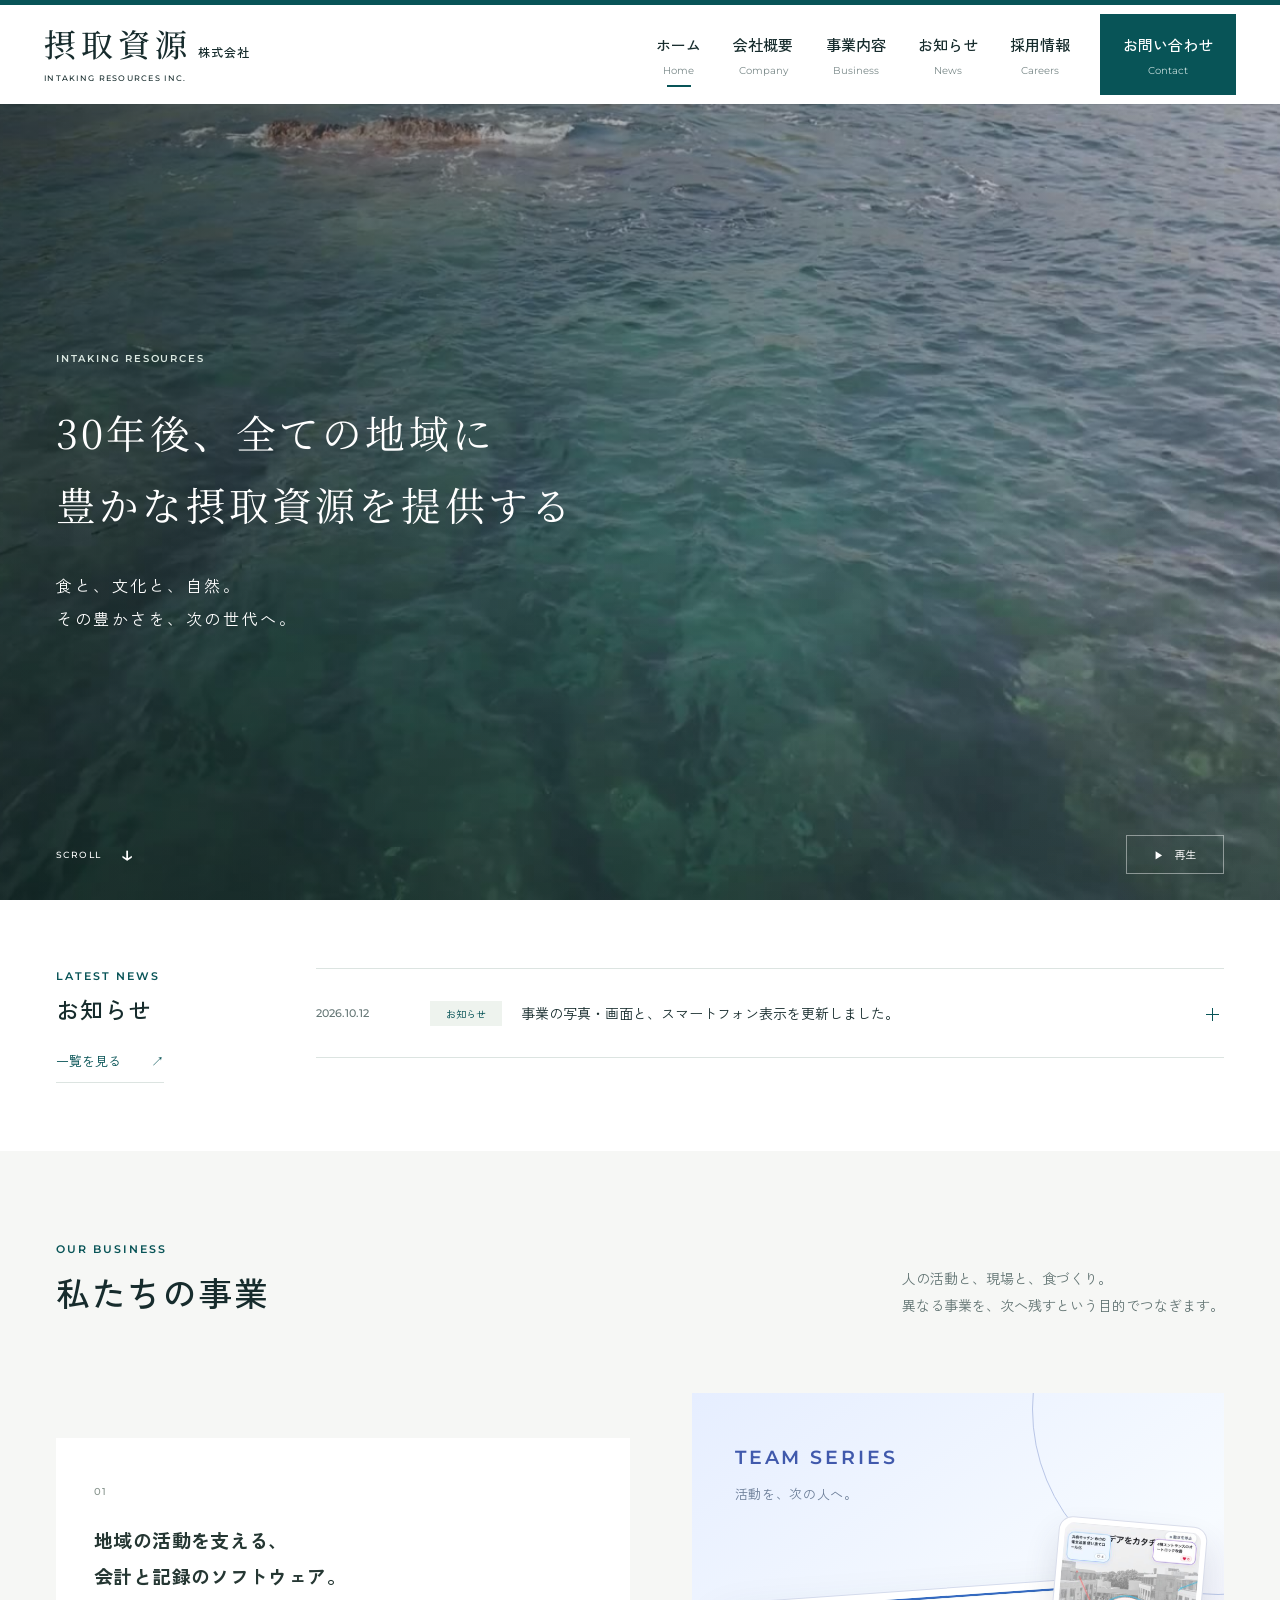
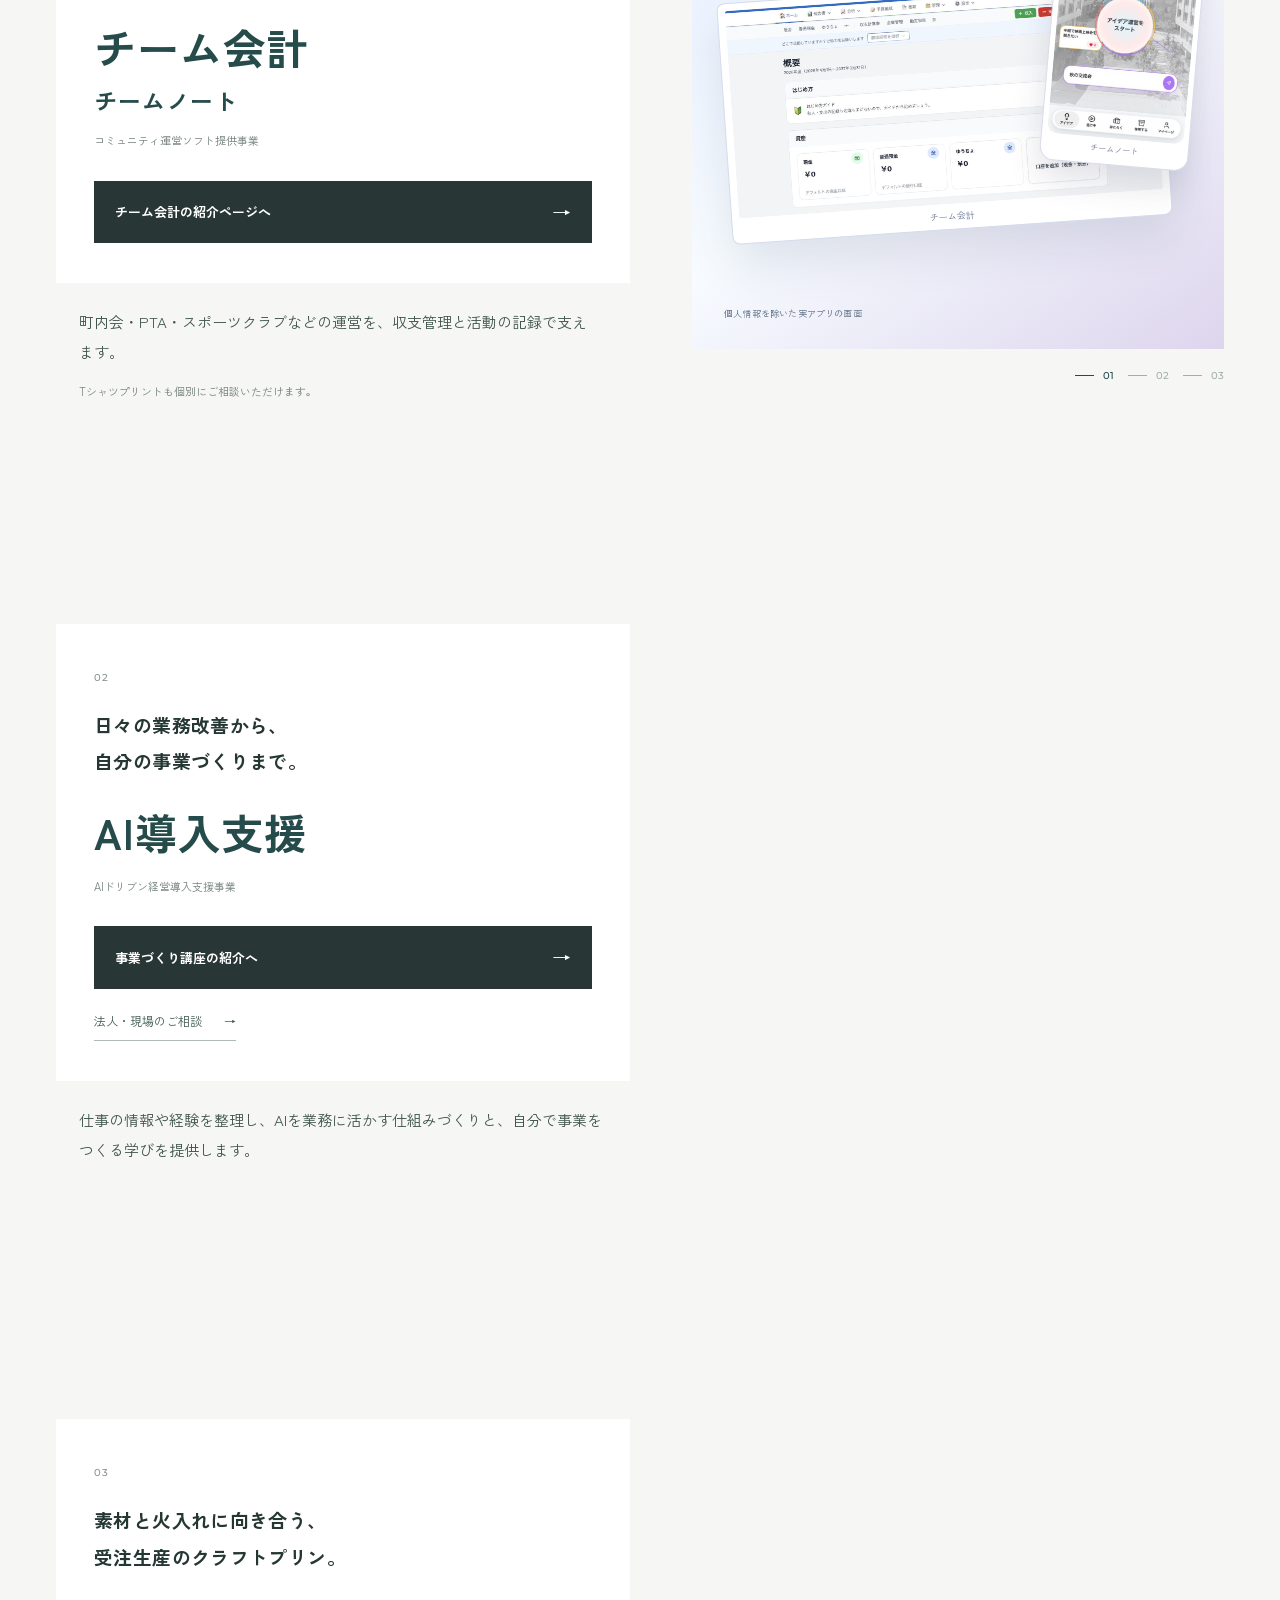
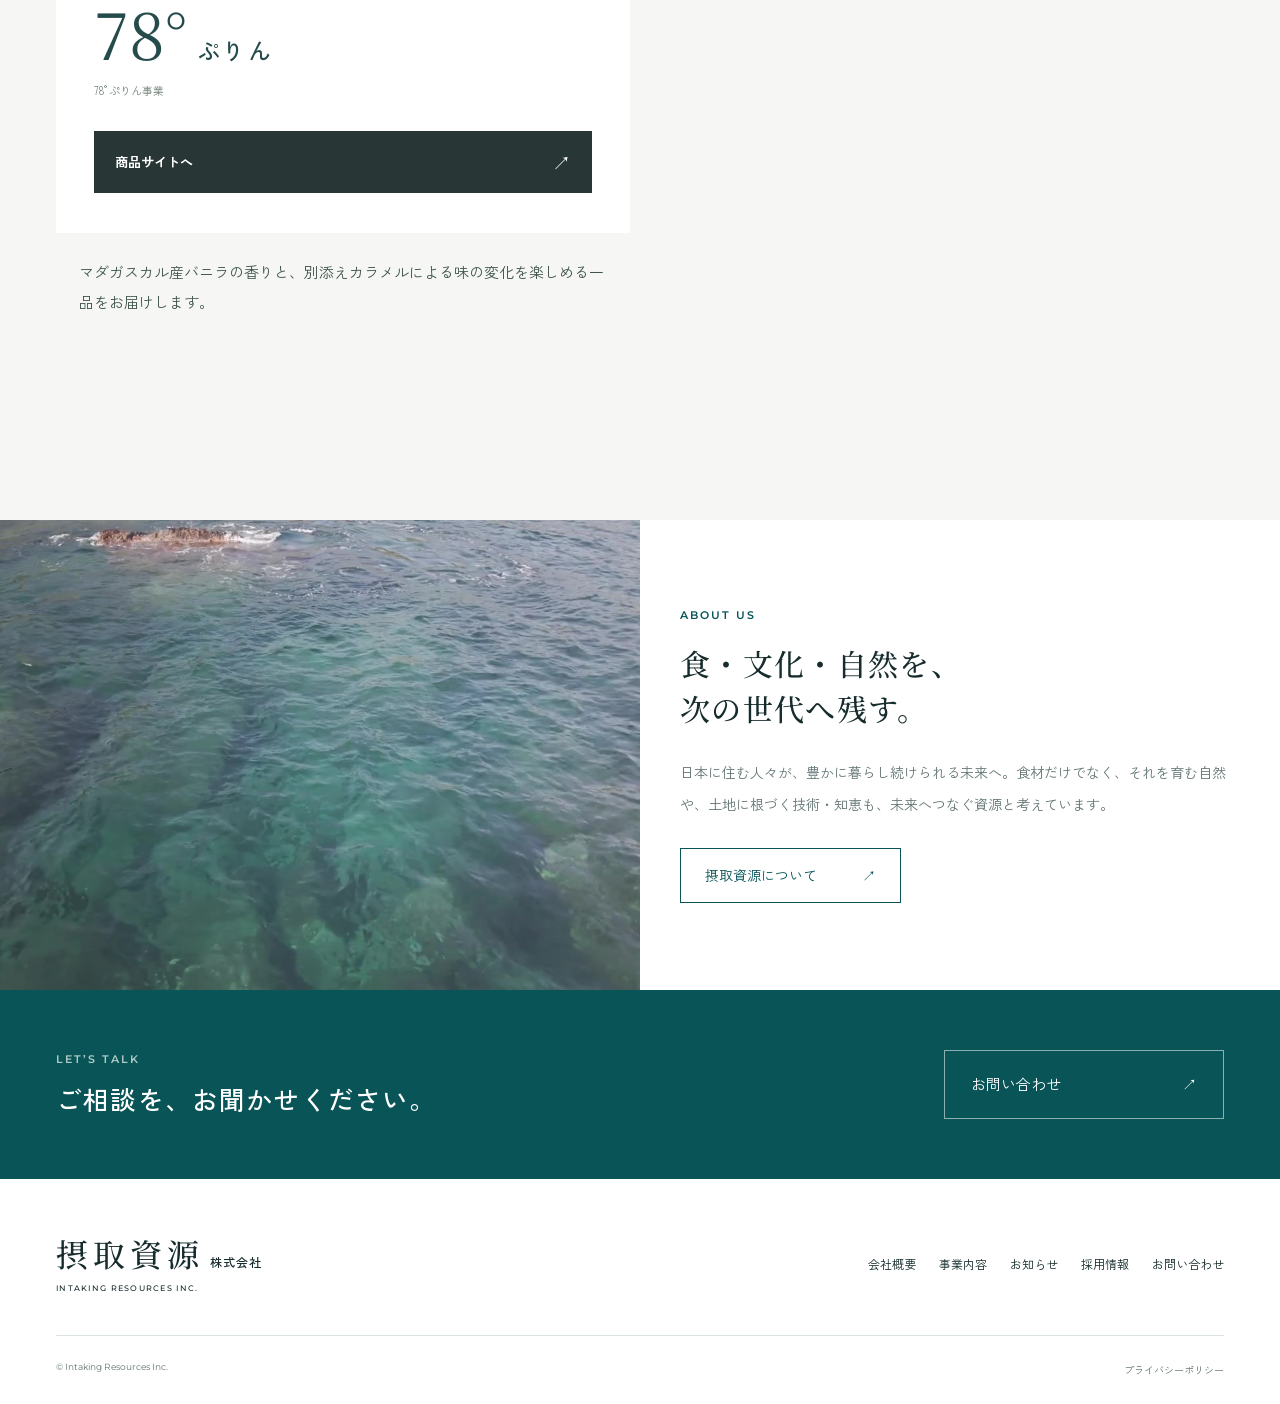
==== commit 35ac324c: "Revert "Update TeamKaikei device visuals and website placements" This reverts commit 1a440fe24852225" ====
--- a/index.html
+++ b/index.html
@@ -6,14 +6,14 @@
 <meta property="og:title" content="摂取資源株式会社"><meta property="og:description" content="30年後、全ての地域に豊かな摂取資源を提供する。"><meta property="og:type" content="website"><meta property="og:url" content="https://intakingresources.com/"><meta property="og:image" content="https://intakingresources.com/assets/hero-resources-poster-v7.jpg">
 <link rel="icon" href="data:image/svg+xml,%3Csvg xmlns='http://www.w3.org/2000/svg' viewBox='0 0 64 64'%3E%3Crect width='64' height='64' rx='8' fill='%23085457'/%3E%3Ctext x='32' y='45' text-anchor='middle' fill='white' font-size='40'%3E摂%3C/text%3E%3C/svg%3E">
 <link rel="preconnect" href="https://fonts.googleapis.com"><link rel="preconnect" href="https://fonts.gstatic.com" crossorigin><link href="https://fonts.googleapis.com/css2?family=Montserrat:wght@400;500;600;700&family=Noto+Serif+JP:wght@400;500&family=Zen+Kaku+Gothic+New:wght@400;500;700&display=swap" rel="stylesheet">
-<script>document.documentElement.classList.add('js')</script><link rel="stylesheet" href="styles.css?v=20261026-22"><link rel="stylesheet" href="course-guide.css?v=20261017-14"><link rel="stylesheet" href="team-kaikei.css?v=20261026-22"><script src="app.js?v=20261015-13" defer></script></head><body>
+<script>document.documentElement.classList.add('js')</script><link rel="stylesheet" href="styles.css?v=20261017-19"><link rel="stylesheet" href="course-guide.css?v=20261017-14"><link rel="stylesheet" href="team-kaikei.css?v=20261017-17"><script src="app.js?v=20261015-13" defer></script></head><body>
 <a class="skip-link" href="#main">本文へ移動</a><header class="site-header"><div class="header-inner"><a class="brand" href="#view-top" data-view="top" aria-label="摂取資源株式会社 ホーム"><span class="brand-ja">摂取資源<span>株式会社</span></span><span class="brand-en">INTAKING RESOURCES INC.</span></a><nav class="desktop-nav" aria-label="メインメニュー"><a href="#view-top" data-view="top" class="nav-link"><span>ホーム</span><small>Home</small></a><a href="#view-about" data-view="about" class="nav-link"><span>会社概要</span><small>Company</small></a><a href="#view-services" data-view="services" class="nav-link"><span>事業内容</span><small>Business</small></a><a href="#view-news" data-view="news" class="nav-link"><span>お知らせ</span><small>News</small></a><a href="#view-careers" data-view="careers" class="nav-link"><span>採用情報</span><small>Careers</small></a><a href="#view-contact" data-view="contact" class="nav-link nav-contact"><span>お問い合わせ</span><small>Contact</small></a></nav><button id="menu-button" class="menu-button" aria-expanded="false" aria-controls="mobile-nav" aria-label="メニューを開く"><span></span><span></span><small>MENU</small></button></div><nav id="mobile-nav" class="mobile-nav" aria-label="スマートフォンメニュー" hidden><a href="#view-top" data-view="top" class="nav-link"><span>ホーム</span><small>Home</small></a><a href="#view-about" data-view="about" class="nav-link"><span>会社概要</span><small>Company</small></a><a href="#view-services" data-view="services" class="nav-link"><span>事業内容</span><small>Business</small></a><a href="#view-news" data-view="news" class="nav-link"><span>お知らせ</span><small>News</small></a><a href="#view-careers" data-view="careers" class="nav-link"><span>採用情報</span><small>Careers</small></a><a href="#view-contact" data-view="contact" class="nav-link nav-contact"><span>お問い合わせ</span><small>Contact</small></a></nav></header>
 <main id="main" tabindex="-1">
 <section id="view-top" class="page-view active" aria-label="ホーム">
 <div class="hero"><div class="hero-media"><video id="hero-video" muted playsinline loop preload="none" poster="assets/hero-resources-poster-v7.jpg" aria-label="海岸・緑地・渓流を空から捉えた映像" data-src="assets/hero-resources-v7.mp4"></video></div><div class="hero-shade"></div><div class="hero-content"><p class="eyebrow">INTAKING RESOURCES</p><h1><span>30年後、全ての地域に</span><span>豊かな摂取資源を提供する</span></h1><p class="hero-caption">食と、文化と、自然。<br>その豊かさを、次の世代へ。</p></div><div class="hero-bottom"><a href="#home-news" class="scroll-link">SCROLL <span aria-hidden="true">↓</span></a><button id="video-toggle" class="video-toggle" aria-label="映像を再生" disabled><span aria-hidden="true">▶</span> <span id="video-label">読み込み中</span></button></div></div>
 
 <div id="home-news" class="home-news wrap"><div class="section-label"><span class="eyebrow">LATEST NEWS</span><h2>お知らせ</h2><a class="text-link" href="#view-news" data-view="news">一覧を見る <span aria-hidden="true">↗</span></a></div><div class="news-feed"><details class="news-entry"><summary><time datetime="2026-10-12">2026.10.12</time><span class="news-category">お知らせ</span><span class="news-headline">事業の写真・画面と、スマートフォン表示を更新しました。</span><span class="news-arrow" aria-hidden="true">＋</span></summary><p>コーポレートサイトに事業の写真や画面を追加し、スマートフォンでの表示を改善しました。</p></details></div></div>
-<section class="home-business business-overview section-space"><div class="wrap"><div class="section-heading"><div><span class="eyebrow">OUR BUSINESS</span><h2>私たちの事業</h2></div><p>人の活動と、現場と、食づくり。<br>異なる事業を、次へ残すという目的でつなぎます。</p></div><div class="business-showcase minimal-showcase" data-showcase><div class="showcase-layout"><div class="showcase-stories"><article id="home-biz-community" class="showcase-story" data-scene="community"><div class="showcase-mobile-visual" aria-hidden="true"><div class="scene-community scene-community-devices"><span class="scene-wordmark">TEAM SERIES<span>活動を、次の人へ。</span></span><img class="scene-device-render" src="assets/teamkaikei-devices-v22.webp" alt="チーム会計の実画面を表示したノートパソコンとスマートフォン" width="2400" height="1600" loading="lazy" decoding="async"><span class="scene-footnote">個人情報を除いた実画面を使用した3Dイメージ</span></div></div><div class="showcase-copy"><div class="minimal-service-panel"><span class="minimal-index">01</span><p class="minimal-audience">地域の活動を支える、<br>会計と記録のソフトウェア。</p><h3 class="minimal-name"><span >チーム会計</span><span class="minimal-note-name" >チームノート</span></h3><span class="minimal-business-type">コミュニティ運営ソフト提供事業</span><a class="minimal-button" href="team-kaikei.html">チーム会計の紹介ページへ <span aria-hidden="true">→</span></a></div><div class="minimal-description"><p>町内会・PTA・スポーツクラブなどの運営を、収支管理と活動の記録で支えます。</p><p class="minimal-print" >Tシャツプリントも個別にご相談いただけます。</p></div></div></article><article id="home-biz-ai" class="showcase-story" data-scene="ai"><div class="showcase-mobile-visual" aria-hidden="true"><div class="scene-ai-photo"><img src="assets/ai-support-photo-v19.png" alt="パソコンと電話を使って仕事を進める人物のイメージ写真" width="640" height="427" loading="lazy"><span>イメージ写真</span></div></div><div class="showcase-copy"><div class="minimal-service-panel"><span class="minimal-index">02</span><p class="minimal-audience">日々の業務改善から、<br>自分の事業づくりまで。</p><h3 class="minimal-name">AI導入支援</h3><span class="minimal-business-type">AIドリブン経営導入支援事業</span><div class="minimal-actions"><a class="minimal-button" href="jigyo-zukuri.html">事業づくり講座の紹介へ <span aria-hidden="true">→</span></a><a class="minimal-sub-link" href="#view-contact#for-ai" data-view="contact">法人・現場のご相談 <span aria-hidden="true">→</span></a></div></div><div class="minimal-description"><p>仕事の情報や経験を整理し、AIを業務に活かす仕組みづくりと、自分で事業をつくる学びを提供します。</p></div></div></article><article id="home-biz-pudding" class="showcase-story" data-scene="pudding"><div class="showcase-mobile-visual" aria-hidden="true"><div class="scene-pudding"><img src="assets/pudding-concept.png" alt="" loading="lazy"><span class="pudding-wordmark">78°<small>ぷりん</small></span><span class="scene-footnote">商品イメージ。実際の商品とは異なります。</span></div></div><div class="showcase-copy"><div class="minimal-service-panel"><span class="minimal-index">03</span><p class="minimal-audience">素材と火入れに向き合う、<br>受注生産のクラフトプリン。</p><h3 class="minimal-name minimal-pudding-name">78°<span>ぷりん</span></h3><span class="minimal-business-type">78°ぷりん事業</span><a class="minimal-button" href="https://pudding-sesshu-shigen.web.app/?v=78pudding_v15" target="_blank" rel="noopener">商品サイトへ <span aria-hidden="true">↗</span></a></div><div class="minimal-description"><p>マダガスカル産バニラの香りと、別添えカラメルによる味の変化を楽しめる一品をお届けします。</p></div></div></article></div><aside class="showcase-stage" aria-hidden="true"><div class="showcase-scene is-current" data-image="community"><div class="scene-community scene-community-devices"><span class="scene-wordmark">TEAM SERIES<span>活動を、次の人へ。</span></span><img class="scene-device-render" src="assets/teamkaikei-devices-v22.webp" alt="チーム会計の実画面を表示したノートパソコンとスマートフォン" width="2400" height="1600" loading="lazy" decoding="async"><span class="scene-footnote">個人情報を除いた実画面を使用した3Dイメージ</span></div></div><div class="showcase-scene " data-image="ai"><div class="scene-ai-photo"><img src="assets/ai-support-photo-v19.png" alt="パソコンと電話を使って仕事を進める人物のイメージ写真" width="640" height="427" loading="lazy"><span>イメージ写真</span></div></div><div class="showcase-scene " data-image="pudding"><div class="scene-pudding"><img src="assets/pudding-concept.png" alt="" loading="lazy"><span class="pudding-wordmark">78°<small>ぷりん</small></span><span class="scene-footnote">商品イメージ。実際の商品とは異なります。</span></div></div><div class="showcase-progress"><span data-progress="community" class="is-current">01</span><span data-progress="ai">02</span><span data-progress="pudding">03</span></div></aside></div></div></div></section>
+<section class="home-business business-overview section-space"><div class="wrap"><div class="section-heading"><div><span class="eyebrow">OUR BUSINESS</span><h2>私たちの事業</h2></div><p>人の活動と、現場と、食づくり。<br>異なる事業を、次へ残すという目的でつなぎます。</p></div><div class="business-showcase minimal-showcase" data-showcase><div class="showcase-layout"><div class="showcase-stories"><article id="home-biz-community" class="showcase-story" data-scene="community"><div class="showcase-mobile-visual" aria-hidden="true"><div class="scene-community"><span class="scene-wordmark">TEAM SERIES<span>活動を、次の人へ。</span></span><div class="scene-desktop"><img src="assets/teamkaikei-home-v12.jpg" alt="" width="1470" height="719" loading="lazy"><span>チーム会計</span></div><div class="scene-phone"><img src="assets/teamnote-idea-v12.jpg" alt="" width="430" height="666" loading="lazy"><span>チームノート</span></div><span class="scene-footnote">個人情報を除いた実アプリの画面</span></div></div><div class="showcase-copy"><div class="minimal-service-panel"><span class="minimal-index">01</span><p class="minimal-audience">地域の活動を支える、<br>会計と記録のソフトウェア。</p><h3 class="minimal-name"><span >チーム会計</span><span class="minimal-note-name" >チームノート</span></h3><span class="minimal-business-type">コミュニティ運営ソフト提供事業</span><a class="minimal-button" href="team-kaikei.html">チーム会計の紹介ページへ <span aria-hidden="true">→</span></a></div><div class="minimal-description"><p>町内会・PTA・スポーツクラブなどの運営を、収支管理と活動の記録で支えます。</p><p class="minimal-print" >Tシャツプリントも個別にご相談いただけます。</p></div></div></article><article id="home-biz-ai" class="showcase-story" data-scene="ai"><div class="showcase-mobile-visual" aria-hidden="true"><div class="scene-ai-photo"><img src="assets/ai-support-photo-v19.png" alt="パソコンと電話を使って仕事を進める人物のイメージ写真" width="640" height="427" loading="lazy"><span>イメージ写真</span></div></div><div class="showcase-copy"><div class="minimal-service-panel"><span class="minimal-index">02</span><p class="minimal-audience">日々の業務改善から、<br>自分の事業づくりまで。</p><h3 class="minimal-name">AI導入支援</h3><span class="minimal-business-type">AIドリブン経営導入支援事業</span><div class="minimal-actions"><a class="minimal-button" href="jigyo-zukuri.html">事業づくり講座の紹介へ <span aria-hidden="true">→</span></a><a class="minimal-sub-link" href="#view-contact#for-ai" data-view="contact">法人・現場のご相談 <span aria-hidden="true">→</span></a></div></div><div class="minimal-description"><p>仕事の情報や経験を整理し、AIを業務に活かす仕組みづくりと、自分で事業をつくる学びを提供します。</p></div></div></article><article id="home-biz-pudding" class="showcase-story" data-scene="pudding"><div class="showcase-mobile-visual" aria-hidden="true"><div class="scene-pudding"><img src="assets/pudding-concept.png" alt="" loading="lazy"><span class="pudding-wordmark">78°<small>ぷりん</small></span><span class="scene-footnote">商品イメージ。実際の商品とは異なります。</span></div></div><div class="showcase-copy"><div class="minimal-service-panel"><span class="minimal-index">03</span><p class="minimal-audience">素材と火入れに向き合う、<br>受注生産のクラフトプリン。</p><h3 class="minimal-name minimal-pudding-name">78°<span>ぷりん</span></h3><span class="minimal-business-type">78°ぷりん事業</span><a class="minimal-button" href="https://pudding-sesshu-shigen.web.app/?v=78pudding_v15" target="_blank" rel="noopener">商品サイトへ <span aria-hidden="true">↗</span></a></div><div class="minimal-description"><p>マダガスカル産バニラの香りと、別添えカラメルによる味の変化を楽しめる一品をお届けします。</p></div></div></article></div><aside class="showcase-stage" aria-hidden="true"><div class="showcase-scene is-current" data-image="community"><div class="scene-community"><span class="scene-wordmark">TEAM SERIES<span>活動を、次の人へ。</span></span><div class="scene-desktop"><img src="assets/teamkaikei-home-v12.jpg" alt="" width="1470" height="719" loading="lazy"><span>チーム会計</span></div><div class="scene-phone"><img src="assets/teamnote-idea-v12.jpg" alt="" width="430" height="666" loading="lazy"><span>チームノート</span></div><span class="scene-footnote">個人情報を除いた実アプリの画面</span></div></div><div class="showcase-scene " data-image="ai"><div class="scene-ai-photo"><img src="assets/ai-support-photo-v19.png" alt="パソコンと電話を使って仕事を進める人物のイメージ写真" width="640" height="427" loading="lazy"><span>イメージ写真</span></div></div><div class="showcase-scene " data-image="pudding"><div class="scene-pudding"><img src="assets/pudding-concept.png" alt="" loading="lazy"><span class="pudding-wordmark">78°<small>ぷりん</small></span><span class="scene-footnote">商品イメージ。実際の商品とは異なります。</span></div></div><div class="showcase-progress"><span data-progress="community" class="is-current">01</span><span data-progress="ai">02</span><span data-progress="pudding">03</span></div></aside></div></div></div></section>
 <section class="company-feature"><div class="company-landscape" role="img" aria-label="空から見た資源の風景"></div><div class="company-feature-text"><span class="eyebrow">ABOUT US</span><h2>食・文化・自然を、<br>次の世代へ残す。</h2><p>日本に住む人々が、豊かに暮らし続けられる未来へ。食材だけでなく、それを育む自然や、土地に根づく技術・知恵も、未来へつなぐ資源と考えています。</p><a class="outline-link" href="#view-about" data-view="about">摂取資源について <span aria-hidden="true">↗</span></a></div></section>
 </section>
 <section id="view-about" class="page-view"><div class="page-title wrap"><span class="eyebrow">COMPANY</span><h1>私たちについて</h1></div><div class="wrap page-content">
@@ -32,7 +32,7 @@
 </div></section>
 <details class="founder-story"><summary><span><span class="eyebrow">FOUNDER’S STORY</span><strong>自然は、残すことが資産になる。</strong></span><span class="story-toggle" aria-hidden="true">＋</span></summary><div><p>屋久島で美しい水場を見つけ、飲もうとしたときのことです。上流では農薬を使った農業をしているため、飲まない方がいいと聞きました。目に映る美しさだけでは、自然の状態は分からない。そのことが、私には大きな衝撃でした。</p><p>食をつくる営みと、水や土壌はつながっています。食・文化・自然を別々に考えず、その関係ごと未来へ残したい。この思いが、私たちの出発点です。</p><p class="signature">代表取締役　岡本 直樹</p></div></details>
 <div id="about-profile" class="company-profile"><h2>会社概要</h2><dl><div><dt>会社名</dt><dd>摂取資源株式会社<br><span lang="en">Intaking Resources Inc.</span></dd></div><div><dt>代表者</dt><dd>代表取締役 岡本 直樹</dd></div><div><dt>所在地</dt><dd>〒150-0043 東京都渋谷区道玄坂1丁目10番8号<br>渋谷道玄坂東急ビル2F-C</dd></div><div><dt>事業内容</dt><dd>コミュニティ運営ソフト提供事業<br>AIドリブン経営導入支援事業<br>78°ぷりん事業</dd></div></dl></div></div></section>
-<section id="view-services" class="page-view"><div class="page-title wrap"><span class="eyebrow">BUSINESS</span><h1>事業内容</h1><p>人の活動と、現場と、食づくりを支える。</p></div><div class="business-overview"><div class="wrap"><div class="business-showcase minimal-showcase" data-showcase><div class="showcase-layout"><div class="showcase-stories"><article id="biz-community" class="showcase-story" data-scene="community"><div class="showcase-mobile-visual" aria-hidden="true"><div class="scene-community scene-community-devices"><span class="scene-wordmark">TEAM SERIES<span>活動を、次の人へ。</span></span><img class="scene-device-render" src="assets/teamkaikei-devices-v22.webp" alt="チーム会計の実画面を表示したノートパソコンとスマートフォン" width="2400" height="1600" loading="lazy" decoding="async"><span class="scene-footnote">個人情報を除いた実画面を使用した3Dイメージ</span></div></div><div class="showcase-copy"><div class="minimal-service-panel"><span class="minimal-index">01</span><p class="minimal-audience">地域の活動を支える、<br>会計と記録のソフトウェア。</p><h2 class="minimal-name"><span id=service-accounting>チーム会計</span><span class="minimal-note-name" id=service-note>チームノート</span></h2><span class="minimal-business-type">コミュニティ運営ソフト提供事業</span><a class="minimal-button" href="team-kaikei.html">チーム会計の紹介ページへ <span aria-hidden="true">→</span></a></div><div class="minimal-description"><p>町内会・PTA・スポーツクラブなどの運営を、収支管理と活動の記録で支えます。</p><p class="minimal-print" id="service-print">Tシャツプリントも個別にご相談いただけます。</p></div></div></article><article id="biz-ai" class="showcase-story" data-scene="ai"><div class="showcase-mobile-visual" aria-hidden="true"><div class="scene-ai-photo"><img src="assets/ai-support-photo-v19.png" alt="パソコンと電話を使って仕事を進める人物のイメージ写真" width="640" height="427" loading="lazy"><span>イメージ写真</span></div></div><div class="showcase-copy"><div class="minimal-service-panel"><span class="minimal-index">02</span><p class="minimal-audience">日々の業務改善から、<br>自分の事業づくりまで。</p><h2 class="minimal-name">AI導入支援</h2><span class="minimal-business-type">AIドリブン経営導入支援事業</span><div class="minimal-actions"><a class="minimal-button" href="jigyo-zukuri.html">事業づくり講座の紹介へ <span aria-hidden="true">→</span></a><a class="minimal-sub-link" href="#view-contact#for-ai" data-view="contact">法人・現場のご相談 <span aria-hidden="true">→</span></a></div></div><div class="minimal-description"><p>仕事の情報や経験を整理し、AIを業務に活かす仕組みづくりと、自分で事業をつくる学びを提供します。</p></div></div></article><article id="biz-pudding" class="showcase-story" data-scene="pudding"><div class="showcase-mobile-visual" aria-hidden="true"><div class="scene-pudding"><img src="assets/pudding-concept.png" alt="" loading="lazy"><span class="pudding-wordmark">78°<small>ぷりん</small></span><span class="scene-footnote">商品イメージ。実際の商品とは異なります。</span></div></div><div class="showcase-copy"><div class="minimal-service-panel"><span class="minimal-index">03</span><p class="minimal-audience">素材と火入れに向き合う、<br>受注生産のクラフトプリン。</p><h2 class="minimal-name minimal-pudding-name">78°<span>ぷりん</span></h2><span class="minimal-business-type">78°ぷりん事業</span><a class="minimal-button" href="https://pudding-sesshu-shigen.web.app/?v=78pudding_v15" target="_blank" rel="noopener">商品サイトへ <span aria-hidden="true">↗</span></a></div><div class="minimal-description"><p>マダガスカル産バニラの香りと、別添えカラメルによる味の変化を楽しめる一品をお届けします。</p></div></div></article></div><aside class="showcase-stage" aria-hidden="true"><div class="showcase-scene is-current" data-image="community"><div class="scene-community scene-community-devices"><span class="scene-wordmark">TEAM SERIES<span>活動を、次の人へ。</span></span><img class="scene-device-render" src="assets/teamkaikei-devices-v22.webp" alt="チーム会計の実画面を表示したノートパソコンとスマートフォン" width="2400" height="1600" loading="lazy" decoding="async"><span class="scene-footnote">個人情報を除いた実画面を使用した3Dイメージ</span></div></div><div class="showcase-scene " data-image="ai"><div class="scene-ai-photo"><img src="assets/ai-support-photo-v19.png" alt="パソコンと電話を使って仕事を進める人物のイメージ写真" width="640" height="427" loading="lazy"><span>イメージ写真</span></div></div><div class="showcase-scene " data-image="pudding"><div class="scene-pudding"><img src="assets/pudding-concept.png" alt="" loading="lazy"><span class="pudding-wordmark">78°<small>ぷりん</small></span><span class="scene-footnote">商品イメージ。実際の商品とは異なります。</span></div></div><div class="showcase-progress"><span data-progress="community" class="is-current">01</span><span data-progress="ai">02</span><span data-progress="pudding">03</span></div></aside></div></div></div></div></section>
+<section id="view-services" class="page-view"><div class="page-title wrap"><span class="eyebrow">BUSINESS</span><h1>事業内容</h1><p>人の活動と、現場と、食づくりを支える。</p></div><div class="business-overview"><div class="wrap"><div class="business-showcase minimal-showcase" data-showcase><div class="showcase-layout"><div class="showcase-stories"><article id="biz-community" class="showcase-story" data-scene="community"><div class="showcase-mobile-visual" aria-hidden="true"><div class="scene-community"><span class="scene-wordmark">TEAM SERIES<span>活動を、次の人へ。</span></span><div class="scene-desktop"><img src="assets/teamkaikei-home-v12.jpg" alt="" width="1470" height="719" loading="lazy"><span>チーム会計</span></div><div class="scene-phone"><img src="assets/teamnote-idea-v12.jpg" alt="" width="430" height="666" loading="lazy"><span>チームノート</span></div><span class="scene-footnote">個人情報を除いた実アプリの画面</span></div></div><div class="showcase-copy"><div class="minimal-service-panel"><span class="minimal-index">01</span><p class="minimal-audience">地域の活動を支える、<br>会計と記録のソフトウェア。</p><h2 class="minimal-name"><span id=service-accounting>チーム会計</span><span class="minimal-note-name" id=service-note>チームノート</span></h2><span class="minimal-business-type">コミュニティ運営ソフト提供事業</span><a class="minimal-button" href="team-kaikei.html">チーム会計の紹介ページへ <span aria-hidden="true">→</span></a></div><div class="minimal-description"><p>町内会・PTA・スポーツクラブなどの運営を、収支管理と活動の記録で支えます。</p><p class="minimal-print" id="service-print">Tシャツプリントも個別にご相談いただけます。</p></div></div></article><article id="biz-ai" class="showcase-story" data-scene="ai"><div class="showcase-mobile-visual" aria-hidden="true"><div class="scene-ai-photo"><img src="assets/ai-support-photo-v19.png" alt="パソコンと電話を使って仕事を進める人物のイメージ写真" width="640" height="427" loading="lazy"><span>イメージ写真</span></div></div><div class="showcase-copy"><div class="minimal-service-panel"><span class="minimal-index">02</span><p class="minimal-audience">日々の業務改善から、<br>自分の事業づくりまで。</p><h2 class="minimal-name">AI導入支援</h2><span class="minimal-business-type">AIドリブン経営導入支援事業</span><div class="minimal-actions"><a class="minimal-button" href="jigyo-zukuri.html">事業づくり講座の紹介へ <span aria-hidden="true">→</span></a><a class="minimal-sub-link" href="#view-contact#for-ai" data-view="contact">法人・現場のご相談 <span aria-hidden="true">→</span></a></div></div><div class="minimal-description"><p>仕事の情報や経験を整理し、AIを業務に活かす仕組みづくりと、自分で事業をつくる学びを提供します。</p></div></div></article><article id="biz-pudding" class="showcase-story" data-scene="pudding"><div class="showcase-mobile-visual" aria-hidden="true"><div class="scene-pudding"><img src="assets/pudding-concept.png" alt="" loading="lazy"><span class="pudding-wordmark">78°<small>ぷりん</small></span><span class="scene-footnote">商品イメージ。実際の商品とは異なります。</span></div></div><div class="showcase-copy"><div class="minimal-service-panel"><span class="minimal-index">03</span><p class="minimal-audience">素材と火入れに向き合う、<br>受注生産のクラフトプリン。</p><h2 class="minimal-name minimal-pudding-name">78°<span>ぷりん</span></h2><span class="minimal-business-type">78°ぷりん事業</span><a class="minimal-button" href="https://pudding-sesshu-shigen.web.app/?v=78pudding_v15" target="_blank" rel="noopener">商品サイトへ <span aria-hidden="true">↗</span></a></div><div class="minimal-description"><p>マダガスカル産バニラの香りと、別添えカラメルによる味の変化を楽しめる一品をお届けします。</p></div></div></article></div><aside class="showcase-stage" aria-hidden="true"><div class="showcase-scene is-current" data-image="community"><div class="scene-community"><span class="scene-wordmark">TEAM SERIES<span>活動を、次の人へ。</span></span><div class="scene-desktop"><img src="assets/teamkaikei-home-v12.jpg" alt="" width="1470" height="719" loading="lazy"><span>チーム会計</span></div><div class="scene-phone"><img src="assets/teamnote-idea-v12.jpg" alt="" width="430" height="666" loading="lazy"><span>チームノート</span></div><span class="scene-footnote">個人情報を除いた実アプリの画面</span></div></div><div class="showcase-scene " data-image="ai"><div class="scene-ai-photo"><img src="assets/ai-support-photo-v19.png" alt="パソコンと電話を使って仕事を進める人物のイメージ写真" width="640" height="427" loading="lazy"><span>イメージ写真</span></div></div><div class="showcase-scene " data-image="pudding"><div class="scene-pudding"><img src="assets/pudding-concept.png" alt="" loading="lazy"><span class="pudding-wordmark">78°<small>ぷりん</small></span><span class="scene-footnote">商品イメージ。実際の商品とは異なります。</span></div></div><div class="showcase-progress"><span data-progress="community" class="is-current">01</span><span data-progress="ai">02</span><span data-progress="pudding">03</span></div></aside></div></div></div></div></section>
 <section id="view-news" class="page-view"><div class="page-title wrap"><span class="eyebrow">INFORMATION</span><h1>お知らせ・最新情報</h1></div><div class="wrap page-content"><div class="news-filters" aria-label="お知らせの絞り込み"><button data-filter="all" aria-pressed="true">すべて</button><button data-filter="info" aria-pressed="false">お知らせ</button><button data-filter="press" aria-pressed="false">プレスリリース</button></div><div id="news-results" aria-live="polite"><div data-news-type="info"><details class="news-entry"><summary><time datetime="2026-10-12">2026.10.12</time><span class="news-category">お知らせ</span><span class="news-headline">事業の写真・画面と、スマートフォン表示を更新しました。</span><span class="news-arrow" aria-hidden="true">＋</span></summary><p>コーポレートサイトに事業の写真や画面を追加し、スマートフォンでの表示を改善しました。</p></details></div><p id="news-empty" class="empty-state" hidden>現在、掲載しているプレスリリースはありません。</p></div></div></section>
 <section id="view-careers" class="page-view"><div class="page-title wrap"><span class="eyebrow">CAREERS</span><h1>一緒に、形にする。</h1></div><div class="wrap page-content careers-content"><p class="intro">コミュニティの運営支援、AI導入支援、プリンづくり。<br>私たちの仕事に関心のある方からのご連絡をお待ちしています。</p><div class="career-lines"><div><span>01</span><h2>チームを支える</h2><p>アプリの運営・導入先へのサポート</p></div><div><span>02</span><h2>現場の仕組みをつくる</h2><p>業務フローの設計・AIの実装</p></div><div><span>03</span><h2>食をつくり、届ける</h2><p>プリンの製造・品質管理・販売</p></div></div><p>関わり方は、ご相談の内容に応じて個別にご案内します。</p><a class="solid-link" href="#view-contact" data-view="contact">採用について問い合わせる <span aria-hidden="true">↗</span></a></div></section>
 <section id="view-contact" class="page-view"><div class="page-title wrap"><span class="eyebrow">CONTACT</span><h1>お問い合わせ</h1></div><div class="wrap page-content"><div class="contact-form-layout"><div class="contact-intro"><h2>ご相談を、<br>お聞かせください。</h2><p>事業のご相談、協業のご提案、採用についてなど、こちらのフォームからお送りください。</p><div class="contact-recipient"><span>宛先</span><strong>摂取資源株式会社<br>岡本 直樹</strong></div></div><div class="contact-form-area"><form id="contact-form" action="https://formsubmit.co/bb38c7edfd2f666e99dc5fc3deac4e98" method="POST"><div class="form-pair"><div class="form-field"><label for="contact-name">お名前 <span class="required-label">必須</span></label><input id="contact-name" name="name" type="text" required maxlength="100" autocomplete="name" placeholder="例：山田 太郎"></div><div class="form-field"><label for="contact-organization">会社・団体名 <span class="optional-label">任意</span></label><input id="contact-organization" name="organization" type="text" maxlength="120" autocomplete="organization" placeholder="例：株式会社〇〇"></div></div><div class="form-field"><label for="contact-email">返信用メールアドレス <span class="required-label">必須</span></label><input id="contact-email" name="email" type="email" required maxlength="254" autocomplete="email" placeholder="例：yamada@example.com"><small>ご回答の連絡先として使用します。</small></div><div class="form-field"><label for="contact-category">ご相談項目 <span class="required-label">必須</span></label><select id="contact-category" name="category" required><option value="">選択してください</option><option>コミュニティ運営ソフトについて</option><option>チーム会計について</option><option>チームノートについて</option><option>Tシャツプリントについて</option><option>AIドリブン経営導入支援事業</option><option>78°ぷりん事業</option><option>採用について</option><option>協業のご提案</option><option>その他</option></select></div><div class="form-field"><label for="contact-subject">件名 <span class="required-label">必須</span></label><input id="contact-subject" name="subject" type="text" required maxlength="120" placeholder="ご相談の概要をご記入ください"></div><div class="form-field"><label for="contact-message">お問い合わせ内容 <span class="required-label">必須</span></label><textarea id="contact-message" name="message" rows="7" required maxlength="5000" placeholder="ご相談の内容やご希望をご記入ください"></textarea></div><div class="form-honeypot" aria-hidden="true"><label for="contact-website">ウェブサイト</label><input id="contact-website" name="_honey" type="text" tabindex="-1" autocomplete="off"></div><input type="hidden" name="_subject" value="【摂取資源株式会社】公式サイトからのお問い合わせ"><input type="hidden" name="_template" value="table"><label class="form-consent"><input id="contact-consent" name="consent" type="checkbox" required value="同意する"><span><a href="#view-privacy" data-view="privacy">個人情報の取り扱い</a>に同意します。</span></label><p id="contact-status" class="form-status" role="status" aria-live="polite" hidden></p><button id="contact-submit" type="submit" class="solid-link form-submit">送信する <span aria-hidden="true">→</span></button></form><div id="contact-success" class="contact-success" role="status" tabindex="-1" hidden><span class="eyebrow">MESSAGE SENT</span><h2>お問い合わせを送信しました。</h2><p>内容を確認のうえ、ご入力のメールアドレスへご連絡します。</p><p id="contact-reference" class="contact-reference"></p><button id="contact-again" class="outline-link" type="button">別のお問い合わせを送る <span aria-hidden="true">→</span></button></div></div></div></div></section>
--- a/styles.css
+++ b/styles.css
@@ -58,7 +58,3 @@
 
 /* AI support: photo supplied by the company representative. */
 .scene-ai-photo{position:relative;width:100%;height:100%;overflow:hidden;border-radius:3px;background:#f3f4f1}.scene-ai-photo>img{display:block;width:100%;height:100%;object-fit:cover;object-position:65% center}.scene-ai-photo>span{position:absolute;right:14px;bottom:14px;font-size:9px;line-height:1.8;color:#45544c;background:#ffffffc9;padding:3px 8px}
-
-/* v22: Blender device render with a verified gap between the PC and phone. */
-.scene-community-devices .scene-device-render{position:absolute;left:0;top:22%;width:100%;height:67%;object-fit:contain;filter:drop-shadow(0 14px 18px #24374d20)}
-@media(max-width:820px){.scene-community-devices .scene-wordmark{top:6%;left:7%;font-size:16px}.scene-community-devices .scene-wordmark>span{font-size:11px;margin-top:5px}.scene-community-devices .scene-device-render{top:24%;height:67%}.scene-community-devices .scene-footnote{bottom:4%;font-size:8px}}
--- a/team-kaikei.css
+++ b/team-kaikei.css
@@ -14,9 +14,3 @@
 /* Actual screens set in simple laptop and phone frames. */
 .device-laptop{position:absolute;left:-5%;top:35%;width:96%;transform:perspective(1000px) rotateY(-7deg) rotateX(5deg) rotateZ(-2deg);z-index:2}.device-screen{position:relative;background:#fdfdfc;padding:14px 9px 10px;border:1px solid #d1d5d3;border-radius:10px 10px 3px 3px;box-shadow:0 18px 32px #1e302f22}.device-screen>img{display:block;width:100%;height:auto;border:1px solid #e1e5e3}.device-camera{position:absolute;top:5px;left:50%;width:3px;height:3px;border-radius:50%;background:#89928e}.device-base{height:12px;background:linear-gradient(#fff,#d2d7d4);margin-inline:-6%;border-radius:0 0 45% 45%;box-shadow:0 12px 15px #22332e15;position:relative}.device-base::before{content:'';position:absolute;top:0;left:42%;width:16%;height:4px;background:#ccd2ce;border-radius:0 0 6px 6px}.device-phone{position:absolute;right:-1%;top:43%;width:25%;padding:8px 4px 6px;background:#fff;border:1px solid #d1d5d3;border-radius:18px;z-index:3;box-shadow:0 14px 25px #1a2f2a29;transform:rotate(6deg);overflow:hidden}.device-phone>img{width:100%;height:auto;border-radius:11px}.phone-camera{position:absolute;top:4px;left:40%;width:20%;height:3px;background:#8a948f;border-radius:8px}.device-caption{position:absolute;bottom:0;left:0;right:0;text-align:center;font-size:9px;line-height:1.8;color:#65716c}.service-device-visual{position:relative;width:100%;height:100%}.device-backdrop{position:absolute;right:0;top:0;width:84%;height:78%;object-fit:cover;object-position:center;border-radius:3px;opacity:.83}.tk-device-product{background:#f3f4f2;border-color:#e4e7e3;position:relative;min-height:430px;padding:36px 30px}.tk-device-product .device-laptop{position:relative;left:auto;top:auto;width:100%;margin-top:30px}.tk-device-product figcaption{margin-top:35px}.tk-proof-number{border-color:#d3d9d4}.tk-proof-security>div+div{border-color:#d3d9d4}.tk-showcase-proof{border-color:#526b63}.tk-product-name{color:#254c4b}.tk-security-grid>article{border-color:#526b63}.tk-page .showcase-link{background:#254c4b}
 @media(max-width:820px){.device-laptop{left:0;top:29%;width:91%}.device-phone{right:2%;top:28%;width:25%}.device-backdrop{height:76%}.device-caption{font-size:8px}.tk-device-product{min-height:0;padding:27px 22px 32px}.tk-device-product .device-laptop{left:auto;top:auto;width:100%}}
-
-/* v22: Replace the CSS laptop frame with the complete transparent 3D render. */
-.tk-render-product{padding:32px 20px 24px;min-height:0;display:flex;flex-direction:column;justify-content:center;overflow:hidden;background:linear-gradient(145deg,#f3f4f2,#edf1ef)}
-.tk-render-product .tk-product-name{margin:0 12px 3px}.tk-render-product .tk-device-render{display:block;width:calc(100% + 24px);max-width:none;margin:14px -12px 0;height:auto;object-fit:contain;transform:none;box-shadow:none;border:0;border-radius:0;filter:drop-shadow(0 12px 14px #263f3a18)}
-.tk-render-product figcaption{margin-top:20px;line-height:1.8}
-@media(max-width:820px){.tk-render-product{padding:26px 16px 22px}.tk-render-product .tk-product-name{margin-left:8px}.tk-render-product figcaption{font-size:9px}}
